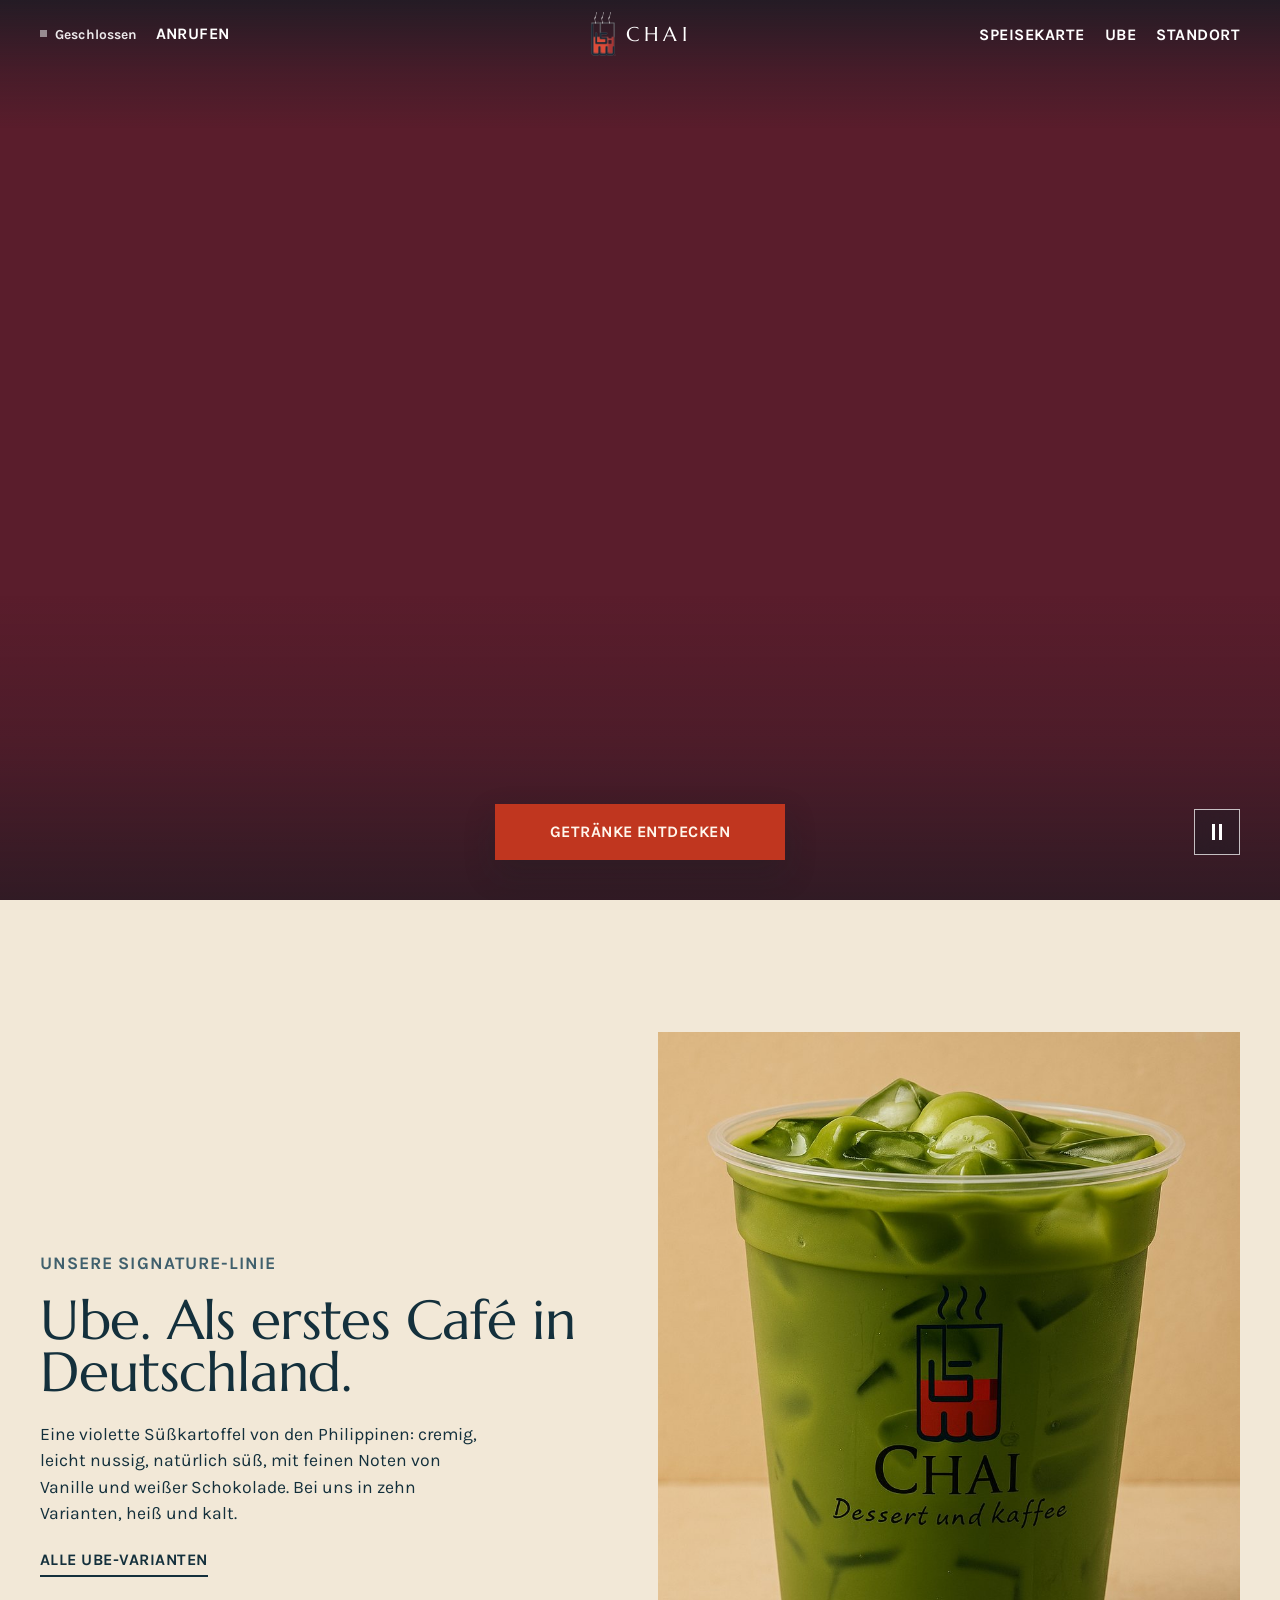
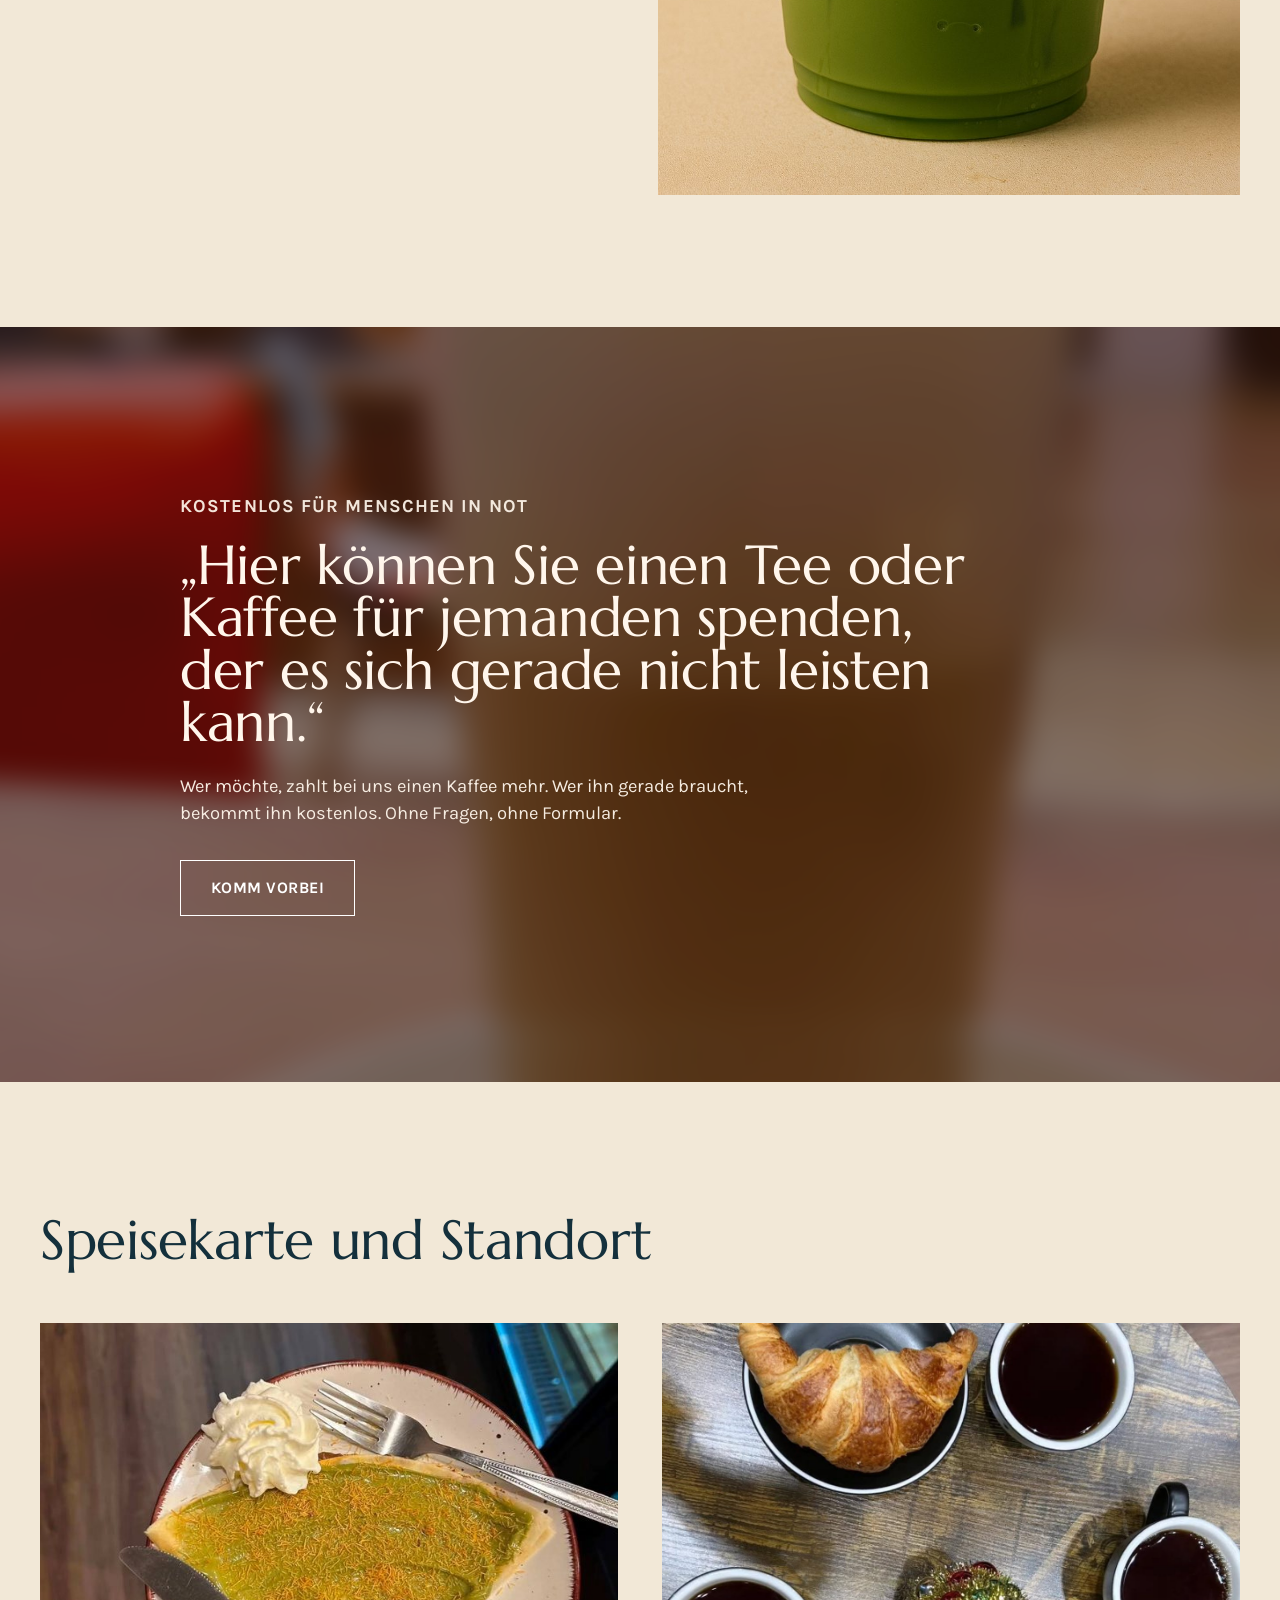
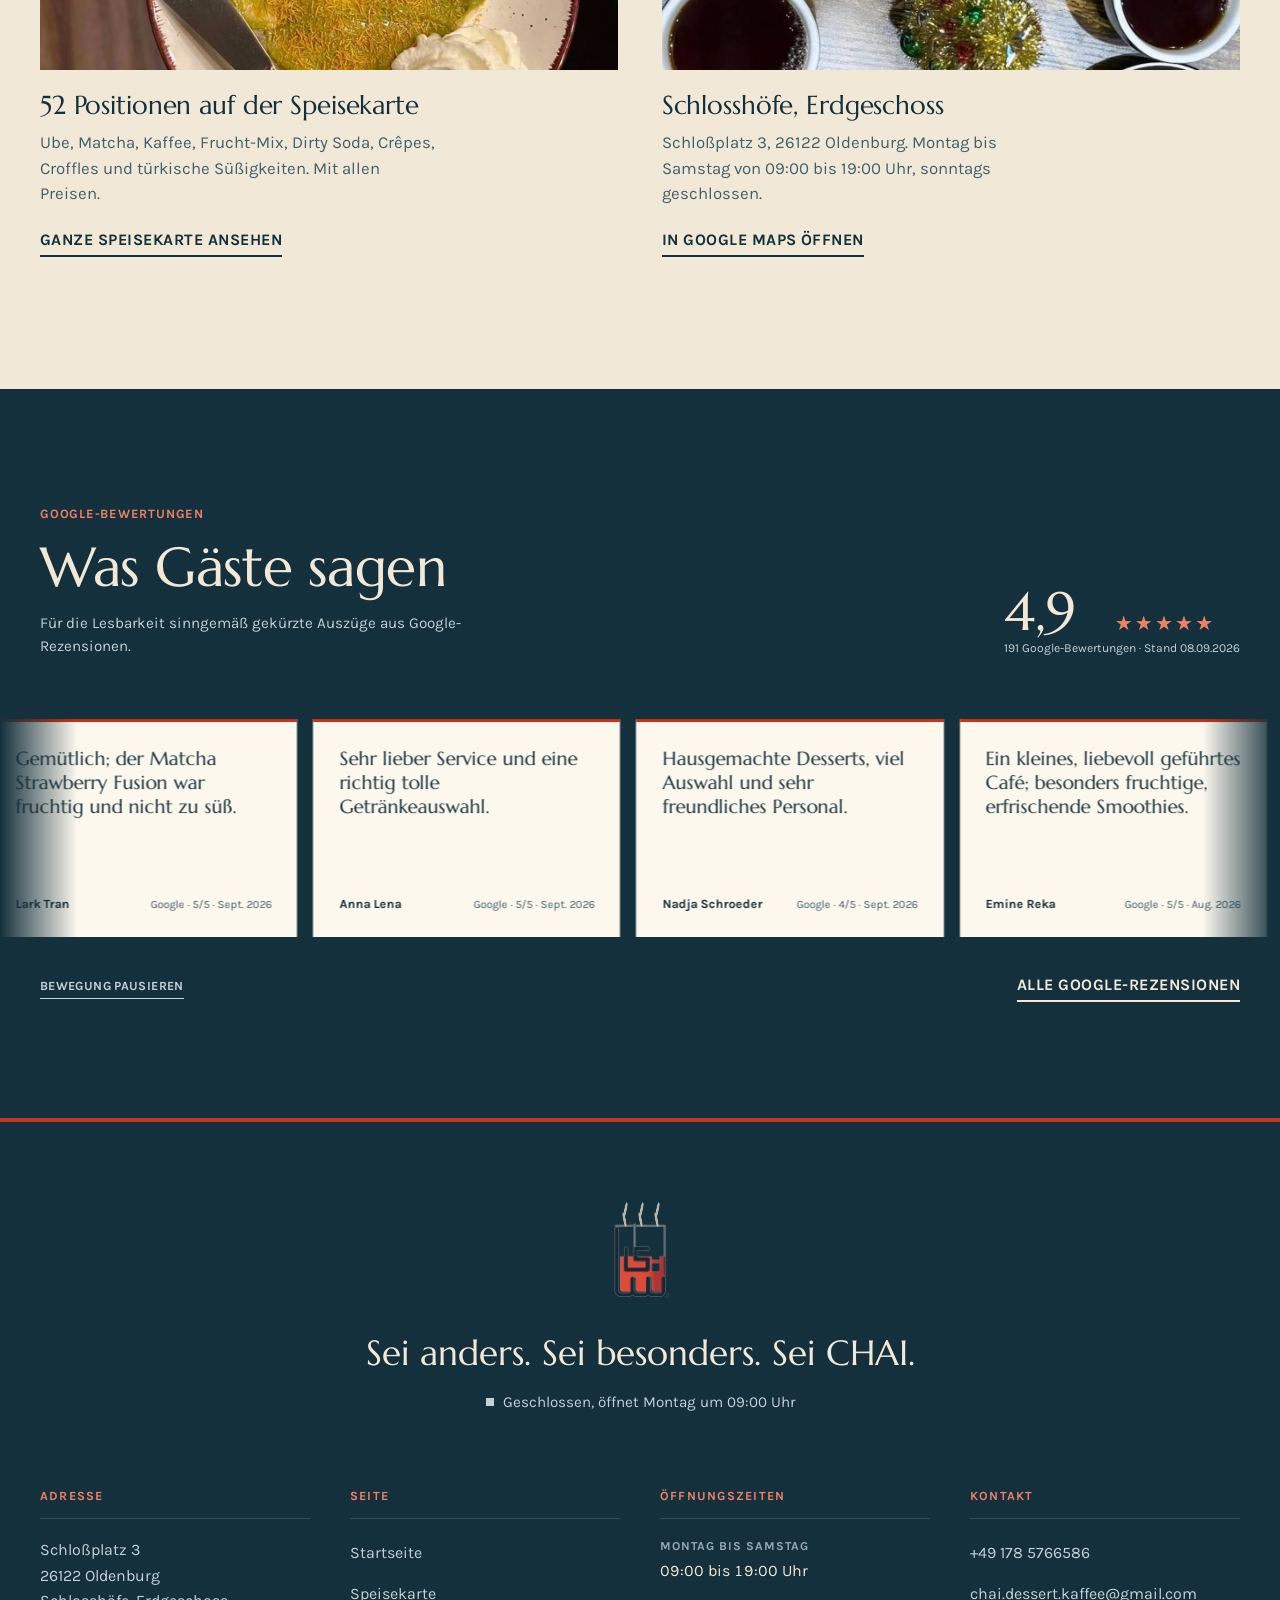
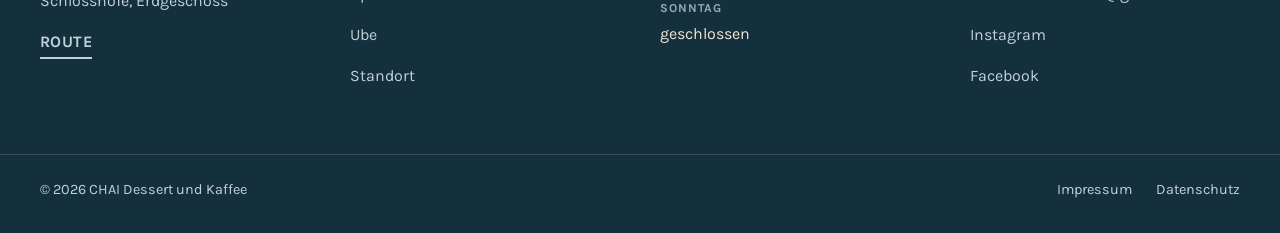
==== index.html @ 0e6ec35c "Add files via upload" ====
<!DOCTYPE html>
<html lang="de">
<head>
<meta charset="utf-8">
<meta name="viewport" content="width=device-width, initial-scale=1">
<title>CHAI Dessert und Kaffee - Café in den Schlosshöfen Oldenburg</title>
<meta name="description" content="Kaffee, Matcha, Ube, Frucht-Mix, Dirty Soda und frische Crêpes im Erdgeschoss der Schlosshöfe Oldenburg. Montag bis Samstag 09:00 bis 19:00 Uhr.">
<meta name="color-scheme" content="light">
<meta name="theme-color" content="#F2E8D7">

<meta property="og:type" content="website">
<meta property="og:title" content="CHAI Dessert und Kaffee, Oldenburg">
<meta property="og:description" content="Kaffee, Matcha, Ube und frische Crêpes in den Schlosshöfen Oldenburg.">
<meta property="og:image" content="assets/img/og-image.jpg">
<meta property="og:locale" content="de_DE">

<link rel="icon" href="assets/img/favicon-32.png" sizes="32x32">
<link rel="icon" href="assets/img/favicon-64.png" sizes="64x64">
<link rel="apple-touch-icon" href="assets/img/apple-touch-icon.png">

<link rel="preload" as="font" type="font/woff2" href="assets/fonts/marcellus-400-latin.woff2" crossorigin>
<link rel="preload" as="font" type="font/woff2" href="assets/fonts/karla-400-latin.woff2" crossorigin>
<link rel="preload" as="image" type="image/webp" href="assets/img/hero-animation/strawberry-ube.webp">
<link rel="stylesheet" href="assets/fonts/fonts.css">
<link rel="stylesheet" href="styles.css?v=20260912-1">
</head>
<body>

<a class="skip" href="#inhalt">Zum Inhalt springen</a>

<header class="site-header" id="kopf">
  <nav class="nav" aria-label="Hauptnavigation">
    <div class="nav-contact">
      <span class="nav-status" data-status hidden><span class="dot" aria-hidden="true"></span><span data-status-short></span></span>
      <a href="tel:+491785766586">Anrufen</a>
    </div>
    <a class="brand" href="#kopf" aria-label="CHAI Dessert und Kaffee, Startseite">
      <span class="logo-symbol" aria-hidden="true">
        <img class="logo-symbol__cup" src="assets/img/logo-mark.png" alt="" width="400" height="400">
        <span class="logo-symbol__steam"><i></i><i></i><i></i></span>
      </span>
      <b>CHAI</b>
    </a>
    <button class="nav-toggle" type="button" aria-expanded="false" aria-controls="hauptmenue">Menü</button>
    <ul class="nav-links" id="hauptmenue">
      <li><a href="speisekarte.html">Speisekarte</a></li>
      <li><a href="#ube">Ube</a></li>
      <li><a href="#standort">Standort</a></li>
    </ul>
  </nav>
</header>

<main id="inhalt">

  <!-- ===== 1 · Automatisch wechselnde CHAI-Getraenke ===== -->
  <section class="hero hero-showcase on-dark" aria-labelledby="hero-title">
    <h1 class="visually-hidden" id="hero-title">CHAI Getränkespezialitäten in Oldenburg</h1>

    <div class="hero-stage" data-hero-stage>
      <div class="hero-palette hero-palette--berry" style="--hero-delay:-1.2s" aria-hidden="true"></div>
      <div class="hero-palette hero-palette--matcha" style="--hero-delay:-6.8s" aria-hidden="true"></div>

      <div class="hero-drink-scene hero-drink-scene--berry" style="--hero-delay:-1.2s" aria-hidden="true">
        <div class="hero-ingredients hero-ingredients--berry">
          <img class="hero-ingredient hero-ingredient--berry-whole" src="assets/img/hero-animation/strawberry.webp" alt="" width="360" height="329" decoding="async" style="--desktop-x:-118px;--desktop-y:-238px;--desktop-size:92px;--mobile-x:-20vw;--mobile-y:-22vh;--mobile-size:64px;--r:-17deg;--s:1;--lag:0s">
          <img class="hero-ingredient hero-ingredient--ube-chunks" src="assets/img/hero-animation/ube-chunks-v3.png" alt="" width="400" height="270" decoding="async" style="--desktop-x:-246px;--desktop-y:-145px;--desktop-size:120px;--mobile-x:-38vw;--mobile-y:-13vh;--mobile-size:82px;--r:11deg;--s:1;--lag:.12s">
          <img class="hero-ingredient hero-ingredient--berry-splash" src="assets/img/hero-animation/strawberry-puree-splash-v3.png" alt="" width="420" height="286" decoding="async" style="--desktop-x:-272px;--desktop-y:18px;--desktop-size:112px;--mobile-x:-34vw;--mobile-y:1vh;--mobile-size:74px;--r:-26deg;--s:1;--lag:.04s">
          <img class="hero-ingredient hero-ingredient--berry-slices" src="assets/img/hero-animation/strawberry-slices-v2.png" alt="" width="360" height="274" decoding="async" style="--desktop-x:-190px;--desktop-y:184px;--desktop-size:118px;--mobile-x:-27vw;--mobile-y:17vh;--mobile-size:80px;--r:19deg;--s:1;--lag:.18s">
          <img class="hero-ingredient hero-ingredient--berry-half" src="assets/img/hero-animation/strawberry-half-v2.png" alt="" width="320" height="359" decoding="async" style="--desktop-x:154px;--desktop-y:-216px;--desktop-size:105px;--mobile-x:25vw;--mobile-y:-19vh;--mobile-size:72px;--r:27deg;--s:1;--lag:.08s">
          <img class="hero-ingredient hero-ingredient--berry-dice" src="assets/img/hero-animation/strawberry-dice-v3.png" alt="" width="400" height="273" decoding="async" style="--desktop-x:266px;--desktop-y:-92px;--desktop-size:98px;--mobile-x:39vw;--mobile-y:-9vh;--mobile-size:68px;--r:-9deg;--s:1;--lag:.2s">
          <img class="hero-ingredient hero-ingredient--ube-wedge" src="assets/img/hero-animation/ube-wedge-v3.png" alt="" width="400" height="288" decoding="async" style="--desktop-x:238px;--desktop-y:74px;--desktop-size:122px;--mobile-x:33vw;--mobile-y:7vh;--mobile-size:84px;--r:15deg;--s:1;--lag:.14s">
          <img class="hero-ingredient hero-ingredient--berry-wedge" src="assets/img/hero-animation/strawberry-wedge-v2.png" alt="" width="320" height="365" decoding="async" style="--desktop-x:172px;--desktop-y:205px;--desktop-size:108px;--mobile-x:24vw;--mobile-y:20vh;--mobile-size:76px;--r:-21deg;--s:1;--lag:.06s">
        </div>
        <img class="hero-product hero-product--berry"
             src="assets/img/hero-animation/strawberry-ube.webp"
             width="900" height="1350" alt=""
             fetchpriority="high" decoding="async">
      </div>

      <div class="hero-drink-scene hero-drink-scene--matcha" style="--hero-delay:-6.8s" aria-hidden="true">
        <div class="hero-ingredients hero-ingredients--matcha">
          <img class="hero-ingredient hero-ingredient--matcha-cluster" src="assets/img/hero-animation/matcha-leaf.webp" alt="" width="560" height="373" decoding="async" style="--desktop-x:-248px;--desktop-y:-210px;--desktop-size:152px;--mobile-x:-27vw;--mobile-y:-21vh;--mobile-size:100px;--r:-14deg;--s:1;--lag:0s">
          <img class="hero-ingredient hero-ingredient--matcha-buds" src="assets/img/hero-animation/matcha-buds-v3.png" alt="" width="360" height="344" decoding="async" style="--desktop-x:-305px;--desktop-y:-55px;--desktop-size:132px;--mobile-x:-39vw;--mobile-y:-4vh;--mobile-size:104px;--r:23deg;--s:1;--lag:.14s">
          <img class="hero-ingredient hero-ingredient--matcha-burst" src="assets/img/hero-animation/matcha-powder-burst-v3.png" alt="" width="420" height="374" decoding="async" style="--desktop-x:-260px;--desktop-y:170px;--desktop-size:144px;--mobile-x:-34vw;--mobile-y:17vh;--mobile-size:96px;--r:-8deg;--s:1;--lag:.06s">
          <img class="hero-ingredient hero-ingredient--matcha-sprig" src="assets/img/hero-animation/matcha-sprig-v2.png" alt="" width="360" height="273" decoding="async" style="--desktop-x:275px;--desktop-y:-185px;--desktop-size:138px;--mobile-x:41vw;--mobile-y:-15vh;--mobile-size:98px;--r:16deg;--s:1;--lag:.18s">
          <img class="hero-ingredient hero-ingredient--matcha-dried" src="assets/img/hero-animation/matcha-dried-leaves-v3.png" alt="" width="440" height="265" decoding="async" style="--desktop-x:302px;--desktop-y:5px;--desktop-size:158px;--mobile-x:37vw;--mobile-y:3vh;--mobile-size:112px;--r:-21deg;--s:1;--lag:.1s">
          <img class="hero-ingredient hero-ingredient--matcha-powder" src="assets/img/hero-animation/matcha-powder-v2.png" alt="" width="440" height="206" decoding="async" style="--desktop-x:240px;--desktop-y:205px;--desktop-size:136px;--mobile-x:30vw;--mobile-y:20vh;--mobile-size:94px;--r:10deg;--s:1;--lag:.2s">
        </div>
        <img class="hero-product hero-product--matcha"
             src="assets/img/hero-animation/iced-matcha.webp"
             width="900" height="1180" alt=""
             decoding="async">
      </div>
    </div>

    <div class="hero-controls">
      <a class="btn btn-solid hero-cta" href="speisekarte.html">Getränke entdecken</a>
      <button class="hero-motion-toggle" type="button" data-hero-toggle hidden
              aria-pressed="false" aria-label="Animation pausieren">
        <span aria-hidden="true"></span>
      </button>
    </div>
  </section>

  <!-- ===== 2 · Leere Fläche, ein Foto daneben ===== -->
  <section class="plain plain--converge" id="ube">
    <div class="plain-grid">
      <div class="plain-copy reveal reveal-from-left">
        <p class="label">Unsere Signature-Linie</p>
        <h2 class="h-block">Ube. Als erstes Café in Deutschland.</h2>
        <p>Eine violette Süßkartoffel von den Philippinen: cremig, leicht nussig, natürlich süß, mit feinen Noten von Vanille und weißer Schokolade. Bei uns in zehn Varianten, heiß und kalt.</p>
        <a class="link-u" href="speisekarte.html">Alle Ube-Varianten</a>
      </div>
      <figure class="plain-figure reveal reveal-from-right">
        <img src="assets/img/ritual-produkt.jpg" width="900" height="1180"
             alt="Eis Matcha Latte im CHAI Becher vor cremefarbenem Hintergrund" loading="lazy" decoding="async">
      </figure>
    </div>
  </section>

  <!-- ===== 3 · Unscharfes Foto aus dem Cafe als Flaeche ===== -->
  <section class="block-photo on-dark">
    <div class="block-media" aria-hidden="true">
      <img src="assets/img/blur-cafe.jpg" width="1600" height="700" alt="" loading="lazy" decoding="async">
    </div>
    <div class="inner reveal">
      <p class="label">Kostenlos für Menschen in Not</p>
      <h2 class="h-block">„Hier können Sie einen Tee oder Kaffee für jemanden spenden, der es sich gerade nicht leisten kann.“</h2>
      <p>Wer möchte, zahlt bei uns einen Kaffee mehr. Wer ihn gerade braucht, bekommt ihn kostenlos. Ohne Fragen, ohne Formular.</p>
      <div class="actions">
        <a class="btn btn-line" href="#standort">Komm vorbei</a>
      </div>
    </div>
  </section>

  <!-- ===== 4 · Leere Fläche, zwei Fotos ===== -->
  <section class="plain" id="standort">
    <div class="duo-head reveal">
      <h2 class="h-block">Speisekarte und Standort</h2>
    </div>
    <div class="duo">
      <figure class="reveal">
        <img src="assets/img/menu-crepe.jpg" width="720" height="640"
             alt="Crêpe mit Pistaziencreme auf dem Teller" loading="lazy" decoding="async">
        <h3 class="h-card">52 Positionen auf der Speisekarte</h3>
        <p>Ube, Matcha, Kaffee, Frucht-Mix, Dirty Soda, Crêpes, Croffles und türkische Süßigkeiten. Mit allen Preisen.</p>
        <a class="link-u" href="speisekarte.html">Ganze Speisekarte ansehen</a>
      </figure>
      <figure class="reveal">
        <img src="assets/img/standort-bg.jpg" width="1800" height="788"
             alt="Tisch mit Croissants und Kaffee im Café" loading="lazy" decoding="async">
        <h3 class="h-card">Schlosshöfe, Erdgeschoss</h3>
        <p>Schloßplatz 3, 26122 Oldenburg. Montag bis Samstag von 09:00 bis 19:00 Uhr, sonntags geschlossen.</p>
        <a class="link-u" href="https://maps.google.com/?q=Chai,+Dessert+und+Kaffee,+Schlo%C3%9Fplatz+3,+26122+Oldenburg" target="_blank" rel="noopener">In Google Maps öffnen</a>
      </figure>
    </div>
  </section>

  <!-- ===== 5 · Stimmen unserer Gäste ===== -->
  <section class="reviews-section" id="bewertungen" aria-labelledby="reviews-title">
    <div class="reviews-header reviews-shell reveal">
      <div>
        <p class="label">Google-Bewertungen</p>
        <h2 class="h-block" id="reviews-title">Was Gäste sagen</h2>
        <p class="reviews-intro">Für die Lesbarkeit sinngemäß gekürzte Auszüge aus Google-Rezensionen.</p>
      </div>
      <a class="reviews-rating"
         href="https://www.google.com/maps/place/Chai,+Dessert+und+Kaffee/@53.1384619,8.216009,17z/data=!3m1!5s0x47b6df0f48a77627:0xe8c76fea8e74d1cc!4m8!3m7!1s0x47b6df0029b17d1f:0xc9c24646864750fb!8m2!3d53.1384619!4d8.216009!9m1!1b1!16s%2Fg%2F11mry5dw93"
         target="_blank" rel="noopener noreferrer"
         aria-label="Google Maps: 4,9 von 5 Sternen bei 191 Bewertungen, Stand 8. September 2026">
        <strong>4,9</strong>
        <span class="rating-stars" aria-hidden="true">★★★★★</span>
        <small>191 Google-Bewertungen · Stand 08.09.2026</small>
      </a>
    </div>

    <div class="review-marquee" data-review-marquee tabindex="0"
         aria-label="Ausgewählte Google-Rezensionen. Mit den Pfeiltasten oder durch Ziehen horizontal bewegen.">
      <div class="review-marquee-track" data-review-track>
        <div class="review-group" data-review-group>
          <article class="review-card">
            <p>Gemütlich; der Matcha Strawberry Fusion war fruchtig und nicht zu süß.</p>
            <footer><strong>Lark Tran</strong><span>Google · 5/5 · Sept. 2026</span></footer>
          </article>
          <article class="review-card">
            <p>Sehr lieber Service und eine richtig tolle Getränkeauswahl.</p>
            <footer><strong>Anna Lena</strong><span>Google · 5/5 · Sept. 2026</span></footer>
          </article>
          <article class="review-card">
            <p>Hausgemachte Desserts, viel Auswahl und sehr freundliches Personal.</p>
            <footer><strong>Nadja Schroeder</strong><span>Google · 4/5 · Sept. 2026</span></footer>
          </article>
          <article class="review-card">
            <p>Ein kleines, liebevoll geführtes Café; besonders fruchtige, erfrischende Smoothies.</p>
            <footer><strong>Emine Reka</strong><span>Google · 5/5 · Aug. 2026</span></footer>
          </article>
          <article class="review-card">
            <p>Tiramisu- und Salted-Caramel-Latte, Lotus- und Oreo-Croffles – dazu freundlicher Service.</p>
            <footer><strong>Stefanie Tamson</strong><span>Google · 5/5 · Juni 2026</span></footer>
          </article>
          <article class="review-card">
            <p>Aufmerksamer Service, individuelle Wünsche berücksichtigt und sehr leckere Getränke.</p>
            <footer><strong>Gaye Tas</strong><span>Google · 5/5 · Aug. 2026</span></footer>
          </article>
          <article class="review-card">
            <p>Superfreundliches Team, leckerer Kaffee und Kuchen, gemütliches Sitzen.</p>
            <footer><strong>Desiree Kaufmann</strong><span>Google · 5/5 · Feb. 2026</span></footer>
          </article>
          <article class="review-card">
            <p>Außergewöhnliche Getränkespezialitäten, großartige Croffles und herzliche Beratung.</p>
            <footer><strong>Emily</strong><span>Google · 5/5 · Aug. 2026</span></footer>
          </article>
        </div>
      </div>
    </div>

    <div class="reviews-actions reviews-shell">
      <button class="review-motion-toggle" type="button" data-review-toggle hidden aria-pressed="false">Bewegung pausieren</button>
      <a class="link-u reviews-link"
         href="https://www.google.com/maps/place/Chai,+Dessert+und+Kaffee/@53.1384619,8.216009,17z/data=!3m1!5s0x47b6df0f48a77627:0xe8c76fea8e74d1cc!4m8!3m7!1s0x47b6df0029b17d1f:0xc9c24646864750fb!8m2!3d53.1384619!4d8.216009!9m1!1b1!16s%2Fg%2F11mry5dw93"
         target="_blank" rel="noopener noreferrer">Alle Google-Rezensionen</a>
    </div>
  </section>

</main>

<footer class="site-footer">
  <div class="foot-top">
    <div class="foot-mark reveal">
      <span class="logo-symbol logo-symbol--footer" aria-hidden="true">
        <img class="logo-symbol__cup" src="assets/img/logo-mark.png" alt="" width="400" height="400" loading="lazy" decoding="async">
        <span class="logo-symbol__steam"><i></i><i></i><i></i></span>
      </span>
    </div>
    <p class="foot-claim">Sei anders. Sei besonders. Sei CHAI.</p>
    <p class="foot-status" data-status hidden><span class="dot" aria-hidden="true"></span><span data-status-text></span></p>
  </div>

  <div class="foot-grid">
    <div>
      <h4>Adresse</h4>
      <p class="foot-address">
        Schloßplatz 3<br>
        26122 Oldenburg<br>
        Schlosshöfe, Erdgeschoss
      </p>
      <a class="link-u foot-maps" href="https://maps.google.com/?q=Chai,+Dessert+und+Kaffee,+Schlo%C3%9Fplatz+3,+26122+Oldenburg" target="_blank" rel="noopener">Route</a>
    </div>
    <div>
      <h4>Seite</h4>
      <ul>
        <li><a href="#kopf">Startseite</a></li>
        <li><a href="speisekarte.html">Speisekarte</a></li>
        <li><a href="#ube">Ube</a></li>
        <li><a href="#standort">Standort</a></li>
      </ul>
    </div>
    <div>
      <h4>Öffnungszeiten</h4>
      <dl class="hours-list">
        <div><dt>Montag bis Samstag</dt><dd>09:00 bis 19:00 Uhr</dd></div>
        <div><dt>Sonntag</dt><dd>geschlossen</dd></div>
      </dl>
    </div>
    <div>
      <h4>Kontakt</h4>
      <ul>
        <li><a href="tel:+491785766586">+49 178 5766586</a></li>
        <li><a href="mailto:chai.dessert.kaffee@gmail.com">chai.dessert.kaffee<span class="wbr"></span>@gmail.com</a></li>
        <li><a href="https://www.instagram.com/chai.dessert.kaffee/" target="_blank" rel="noopener">Instagram</a></li>
        <li><a href="https://www.facebook.com/p/CHAI-Dessert-und-Kaffee-61582278866664/" target="_blank" rel="noopener">Facebook</a></li>
      </ul>
    </div>
  </div>

  <div class="foot-bottom">
    <span>© 2026 CHAI Dessert und Kaffee</span>
    <span class="foot-legal"><a href="impressum.html">Impressum</a><a href="datenschutz.html">Datenschutz</a></span>
  </div>
</footer>

<script type="application/ld+json">
{
  "@context": "https://schema.org",
  "@type": "CafeOrCoffeeShop",
  "name": "CHAI Dessert und Kaffee",
  "image": "assets/img/og-image.jpg",
  "description": "Café in den Schlosshöfen Oldenburg mit Kaffee, Matcha, Ube-Getränken, Frucht-Mix, Dirty Soda, Crêpes, Croffles und türkischen Süßigkeiten.",
  "address": {
    "@type": "PostalAddress",
    "streetAddress": "Schloßplatz 3",
    "postalCode": "26122",
    "addressLocality": "Oldenburg",
    "addressRegion": "Niedersachsen",
    "addressCountry": "DE"
  },
  "geo": { "@type": "GeoCoordinates", "latitude": 53.1384619, "longitude": 8.216009 },
  "telephone": "+49 178 5766586",
  "email": "chai.dessert.kaffee@gmail.com",
  "priceRange": "€",
  "servesCuisine": ["Kaffee", "Desserts", "Türkische Süßigkeiten", "Crêpes"],
  "openingHoursSpecification": [{
    "@type": "OpeningHoursSpecification",
    "dayOfWeek": ["Monday","Tuesday","Wednesday","Thursday","Friday","Saturday"],
    "opens": "09:00",
    "closes": "19:00"
  }],
  "aggregateRating": { "@type": "AggregateRating", "ratingValue": "4.9", "reviewCount": "191" },
  "sameAs": [
    "https://www.instagram.com/chai.dessert.kaffee/",
    "https://www.facebook.com/p/CHAI-Dessert-und-Kaffee-61582278866664/"
  ]
}
</script>

<script src="main.js?v=20260912-1" defer></script>
</body>
</html>
---- assets/fonts/fonts.css ----
/* Selbst gehostete Schriften. Kein Aufruf an Google, keine Uebertragung der IP an Dritte.
   Marcellus und Karla, SIL Open Font License 1.1 */

/* latin-ext */
@font-face {
  font-family: 'Karla';
  font-style: normal;
  font-weight: 400;
  font-display: swap;
  src: url(karla-400-latin-ext.woff2) format('woff2');
  unicode-range: U+0100-02BA, U+02BD-02C5, U+02C7-02CC, U+02CE-02D7, U+02DD-02FF, U+0304, U+0308, U+0329, U+1D00-1DBF, U+1E00-1E9F, U+1EF2-1EFF, U+2020, U+20A0-20AB, U+20AD-20C0, U+2113, U+2C60-2C7F, U+A720-A7FF;
}

/* latin */
@font-face {
  font-family: 'Karla';
  font-style: normal;
  font-weight: 400;
  font-display: swap;
  src: url(karla-400-latin.woff2) format('woff2');
  unicode-range: U+0000-00FF, U+0131, U+0152-0153, U+02BB-02BC, U+02C6, U+02DA, U+02DC, U+0304, U+0308, U+0329, U+2000-206F, U+20AC, U+2122, U+2191, U+2193, U+2212, U+2215, U+FEFF, U+FFFD;
}

/* latin-ext */
@font-face {
  font-family: 'Karla';
  font-style: normal;
  font-weight: 700;
  font-display: swap;
  src: url(karla-700-latin-ext.woff2) format('woff2');
  unicode-range: U+0100-02BA, U+02BD-02C5, U+02C7-02CC, U+02CE-02D7, U+02DD-02FF, U+0304, U+0308, U+0329, U+1D00-1DBF, U+1E00-1E9F, U+1EF2-1EFF, U+2020, U+20A0-20AB, U+20AD-20C0, U+2113, U+2C60-2C7F, U+A720-A7FF;
}

/* latin */
@font-face {
  font-family: 'Karla';
  font-style: normal;
  font-weight: 700;
  font-display: swap;
  src: url(karla-700-latin.woff2) format('woff2');
  unicode-range: U+0000-00FF, U+0131, U+0152-0153, U+02BB-02BC, U+02C6, U+02DA, U+02DC, U+0304, U+0308, U+0329, U+2000-206F, U+20AC, U+2122, U+2191, U+2193, U+2212, U+2215, U+FEFF, U+FFFD;
}

/* latin-ext */
@font-face {
  font-family: 'Marcellus';
  font-style: normal;
  font-weight: 400;
  font-display: swap;
  src: url(marcellus-400-latin-ext.woff2) format('woff2');
  unicode-range: U+0100-02BA, U+02BD-02C5, U+02C7-02CC, U+02CE-02D7, U+02DD-02FF, U+0304, U+0308, U+0329, U+1D00-1DBF, U+1E00-1E9F, U+1EF2-1EFF, U+2020, U+20A0-20AB, U+20AD-20C0, U+2113, U+2C60-2C7F, U+A720-A7FF;
}

/* latin */
@font-face {
  font-family: 'Marcellus';
  font-style: normal;
  font-weight: 400;
  font-display: swap;
  src: url(marcellus-400-latin.woff2) format('woff2');
  unicode-range: U+0000-00FF, U+0131, U+0152-0153, U+02BB-02BC, U+02C6, U+02DA, U+02DC, U+0304, U+0308, U+0329, U+2000-206F, U+20AC, U+2122, U+2191, U+2193, U+2212, U+2215, U+FEFF, U+FFFD;
}
---- styles.css ----
/* ============================================================
   CHAI Dessert und Kaffee - Oldenburg

   Feste, transparente Navigation ueber einem Vollbild, danach ein
   kurzer Wechsel aus ruhigen Flaechen und einem vollflaechigen
   Farbblock. Die volle Karte liegt auf einer eigenen Seite.

   Abschnittsfolge der Startseite:
   1  Wechselnde Getraenke mit animierten Zutaten, ganzer Bildschirm
   2  leere Flaeche, ein Foto daneben
   3  unscharfes Foto aus dem Cafe, Text darauf
   4  leere Flaeche, zwei Fotos
   5  Stimmen der Gaeste als laufende Linie
   6  Fusszeile in Navy

   Farben ausschliesslich aus dem Logo: Creme vom Aufkleber,
   Navy vom Teeglas, Chai-Rot vom Tee.
   Kanten durchgehend hart, ohne Rundung.
   ============================================================ */

:root{
  color-scheme: light;

  --bg:        #F2E8D7;
  --bg-warm:   #E9DAC1;
  --surface:   #FCF8EE;
  --line:      #D9C8AC;
  --line-soft: #E6D8C0;

  --ink:       #14303C;
  --ink-2:     #40606D;

  --accent:     #C0361F;
  --accent-ink: #A82F1B;
  --on-accent:  #FFF6EC;

  --navy:           #14303C;
  --on-navy:        #F2E8D7;
  --on-navy-2:      #C2D2D8;
  --accent-on-navy: #EE8064;

  --pad-x: clamp(20px, 4vw, 40px);
  --wrap: 1360px;
  --head-h: 68px;
}

*,*::before,*::after{ box-sizing:border-box }

html{ scroll-behavior:smooth }
@media (prefers-reduced-motion: reduce){ html{ scroll-behavior:auto } }

body{
  margin:0;
  background:var(--bg);
  color:var(--ink);
  font-family:"Karla","Segoe UI",system-ui,sans-serif;
  font-size:20px;
  line-height:1.5;
  -webkit-font-smoothing:antialiased;
  overflow-x:hidden;
}

img{ max-width:100%; height:auto; display:block }
a{ color:inherit }

/* ---------- Typografie ---------- */
h1,h2,h3,h4{ font-family:"Marcellus",Georgia,serif; font-weight:400; margin:0; letter-spacing:-.005em }
.h-hero{ font-size:clamp(2.6rem, 5.6vw, 3.75rem); line-height:.95 }
.h-block{ font-size:clamp(2.1rem, 4.4vw, 3.45rem); line-height:.95 }
.h-card{ font-size:clamp(1.4rem, 2vw, 1.6rem); line-height:1.05 }

.label{
  font-size:.8rem; font-weight:700; letter-spacing:.06em; text-transform:uppercase;
  color:var(--ink-2); margin:0 0 18px;
}
p{ margin:0 0 18px }

.skip{
  position:absolute; left:-9999px; top:0; z-index:100;
  background:var(--accent); color:var(--on-accent); padding:12px 20px;
}
.skip:focus{ left:0 }

.visually-hidden{
  position:absolute !important; width:1px !important; height:1px !important;
  padding:0 !important; margin:-1px !important; overflow:hidden !important;
  clip:rect(0,0,0,0) !important; white-space:nowrap !important; border:0 !important;
}

:where(a,button,input,summary):focus-visible{ outline:2px solid var(--accent-ink); outline-offset:3px }

/* ---------- Aktionen ---------- */
.btn{
  display:inline-flex; align-items:center; justify-content:center; white-space:nowrap;
  font-family:inherit; font-size:1rem; font-weight:700; letter-spacing:.03em; text-transform:uppercase;
  padding:15px 30px; border:1px solid transparent; text-decoration:none; cursor:pointer;
  transition:background-color .18s, border-color .18s, color .18s, transform .18s;
}
.btn:active{ transform:translateY(1px) }
.btn-solid{ background:var(--accent); color:var(--on-accent) }
.btn-solid:hover{ background:var(--accent-ink) }
.btn-line{ background:transparent; color:var(--ink); border-color:var(--ink) }
.btn-line:hover{ background:var(--ink); color:var(--bg) }
.on-dark .btn-line{ color:#FFFFFF; border-color:#FFFFFF }
.on-dark .btn-line:hover{ background:#FFFFFF; color:var(--navy) }
.on-red .btn-line{ color:var(--on-accent); border-color:var(--on-accent) }
.on-red .btn-line:hover{ background:var(--on-accent); color:var(--accent) }

.link-u{
  display:inline-block; font-size:1rem; font-weight:700; letter-spacing:.03em;
  text-transform:uppercase; text-decoration:none; padding-bottom:3px;
  border-bottom:2px solid currentColor;
}

/* ---------- Navigation, nach dem Vorbild ---------- */
.site-header{
  position:fixed; inset:0 0 auto 0; z-index:60;
  height:var(--head-h);
  background:var(--bg); color:var(--ink);
  box-shadow:inset 0 -1px 0 var(--line);
  transition:background-color .3s, color .3s, box-shadow .3s;
}
.site-header::after{
  content:""; position:absolute; left:0; right:0; bottom:0; height:2px; z-index:0;
  background:linear-gradient(90deg,
    var(--line) 0 calc(50% - 48px),
    var(--accent) calc(50% - 48px) calc(50% + 48px),
    var(--line) calc(50% + 48px) 100%);
  opacity:.8; transition:opacity .3s;
}
.site-header.is-over-hero{ background:transparent; color:#FFFFFF; box-shadow:none }
.site-header.is-over-hero::after{ opacity:0 }

/* Betriebsstatus, aus den Oeffnungszeiten berechnet */
.nav-status{
  display:inline-flex; align-items:center; gap:8px;
  font-size:.86rem; font-weight:600; letter-spacing:.01em; opacity:.9; white-space:nowrap;
}
.nav-status .dot{ width:7px; height:7px; background:currentColor; opacity:.55; flex:none }
.nav-status.is-open .dot{ background:#5FBF7A; opacity:1 }
@media (max-width:900px){ .nav-status{ display:none } }

.nav{
  position:relative; z-index:1;
  display:grid; grid-template-columns:1fr auto 1fr; align-items:center;
  height:var(--head-h); width:100%; padding-inline:var(--pad-x);
}
.nav-links{
  grid-column:3; display:flex; align-items:center; justify-content:flex-end;
  gap:20px; list-style:none; margin:0; padding:0;
}
.nav-links a{
  text-decoration:none; font-size:1rem; font-weight:700; letter-spacing:.03em;
  text-transform:uppercase; color:inherit;
}
.nav-links a:hover{ opacity:.72 }

.brand{
  grid-column:2; display:flex; align-items:center; gap:10px;
  text-decoration:none; color:inherit; justify-self:center;
}
.brand b{ font-family:"Marcellus",Georgia,serif; font-weight:400; font-size:1.28rem; letter-spacing:.2em; line-height:1 }

.nav-contact{
  grid-column:1; display:flex; align-items:center; justify-content:flex-start; gap:18px;
}
.nav-contact a{
  text-decoration:none; font-size:1rem; font-weight:700; letter-spacing:.03em;
  text-transform:uppercase; color:inherit;
}
.nav-contact a:hover{ opacity:.72 }

.nav-toggle{
  grid-column:3; display:none; justify-self:end;
  background:none; border:0; padding:0; color:inherit; cursor:pointer;
  font:inherit; font-size:1rem; font-weight:700; letter-spacing:.03em; text-transform:uppercase;
}

@media (max-width:900px){
  .nav{ grid-template-columns:1fr auto 1fr }
  .nav-links{ display:none }
  .nav-toggle{ display:block }
  .nav-links.is-open{
    display:flex; position:fixed; left:0; right:0; top:var(--head-h); bottom:0;
    flex-direction:column; align-items:flex-start; justify-content:flex-start; gap:0;
    background:var(--bg); color:var(--ink); padding:12px 0; z-index:59;
  }
  .nav-links.is-open a{ display:block; padding:18px var(--pad-x); font-size:1.5rem }
}

/* Transparente Logomarke. Der Dampf ist vom Bild getrennt und bewegt sich leicht. */
.logo-symbol{
  --symbol-image-size:44px;
  --symbol-image-left:-6.5px;
  --symbol-width:27px;
  --symbol-height:44px;
  --steam-left:5px;
  --steam-width:17px;
  --steam-height:12px;
  --steam-stroke:1.8px;
  position:relative; display:inline-block; flex:none;
  width:var(--symbol-width); height:var(--symbol-height); line-height:0;
  color:currentColor;
}
.logo-symbol__cup{
  position:absolute; left:var(--symbol-image-left); bottom:0;
  width:var(--symbol-image-size); height:var(--symbol-image-size); max-width:none;
  clip-path:inset(22% 25% 0 15%);
}
.logo-symbol__steam{
  position:absolute; z-index:1; top:0; left:var(--steam-left);
  display:flex; align-items:stretch; justify-content:space-between;
  width:var(--steam-width); height:var(--steam-height); pointer-events:none;
}
.logo-symbol__steam i{
  --steam-drift:0px;
  position:relative; display:block; width:3px; height:100%;
  opacity:.72; transform-origin:50% 100%;
}
.logo-symbol__steam i::before,
.logo-symbol__steam i::after{
  content:""; position:absolute; left:50%;
  width:72%; height:58%; border-left:var(--steam-stroke) solid currentColor;
  border-radius:50%;
}
.logo-symbol__steam i::before{ top:0; transform:translateX(-30%) rotate(11deg) }
.logo-symbol__steam i::after{ bottom:0; transform:translateX(-70%) rotate(-11deg) }
.logo-symbol__steam i:nth-child(1){ --steam-drift:-1px }
.logo-symbol__steam i:nth-child(2){ --steam-drift:.75px }
.logo-symbol__steam i:nth-child(3){ --steam-drift:-.6px }

.logo-symbol--footer{
  --symbol-image-size:96px;
  --symbol-image-left:-14px;
  --symbol-width:58px;
  --symbol-height:96px;
  --steam-left:12px;
  --steam-width:35px;
  --steam-height:25px;
  --steam-stroke:3px;
}

/* ---------- 1 Animierter Getraenkewechsel ---------- */
.hero{
  position:relative; min-height:100dvh;
  color:#FFFFFF; overflow:hidden; isolation:isolate;
}
.hero-showcase{
  --hero-cycle:11.2s;
  background:#5A1D2C;
}
.hero-showcase::after{
  content:""; position:absolute; z-index:8; inset:0 0 auto; height:128px;
  background:
    linear-gradient(180deg,rgba(11,27,34,.68),rgba(11,27,34,.25) 55%,transparent);
  pointer-events:none;
}
.hero-stage{ position:absolute; inset:0; overflow:hidden }
.hero-stage::after{
  content:""; position:absolute; z-index:6; inset:auto 0 0; height:34%;
  background:linear-gradient(180deg,transparent,rgba(12,25,30,.16) 48%,rgba(12,25,30,.52));
  pointer-events:none;
}
.hero-palette{
  position:absolute; inset:0; opacity:0; will-change:opacity;
  animation:hero-palette-cycle var(--hero-cycle) linear var(--hero-delay) infinite both;
}
.hero-palette::before{
  content:""; position:absolute; left:50%; top:50%; width:min(46vw,650px); height:82%;
  transform:translate(-50%,-48%); border-radius:50% 50% 9% 9% / 34% 34% 9% 9%;
  background:rgba(255,245,226,.86); box-shadow:0 0 100px rgba(255,241,214,.24);
}
.hero-palette--berry{
  background:
    radial-gradient(circle at 16% 72%,rgba(243,147,148,.62),transparent 23%),
    radial-gradient(circle at 86% 28%,rgba(112,25,52,.78),transparent 30%),
    linear-gradient(118deg,#32151D 0%,#7D263F 45%,#D7797F 100%);
}
.hero-palette--berry::before{ background:linear-gradient(180deg,#FFEBD8 0%,#F7CFCC 61%,#D67A83 100%) }
.hero-palette--matcha{
  background:
    radial-gradient(circle at 10% 68%,rgba(177,190,74,.55),transparent 25%),
    radial-gradient(circle at 88% 25%,rgba(38,72,27,.86),transparent 31%),
    linear-gradient(118deg,#142A20 0%,#3F6632 46%,#A4B65F 100%);
}
.hero-palette--matcha::before{ background:linear-gradient(180deg,#F7EBD0 0%,#DCE0AE 60%,#97A84F 100%) }

.hero-drink-scene{
  position:absolute; z-index:3; inset:var(--head-h) 0 94px;
  display:grid; place-items:center; opacity:0;
  transform:translate3d(-115vw,0,0); will-change:transform,opacity;
  animation:hero-product-sweep var(--hero-cycle) cubic-bezier(.67,.03,.27,1) var(--hero-delay) infinite both;
}
.hero-product{
  position:relative; z-index:3; object-fit:contain;
  filter:drop-shadow(0 28px 32px rgba(12,24,24,.34));
  transform:translateZ(0);
}
.hero-product--berry{ width:min(35vw,470px); max-height:74dvh }
.hero-product--matcha{ width:min(42vw,540px); max-height:72dvh }
.hero-ingredients{ position:absolute; z-index:2; inset:0; display:grid; place-items:center }
.hero-ingredient{
  --x:var(--desktop-x); --y:var(--desktop-y);
  position:absolute; width:var(--desktop-size,clamp(82px,8.5vw,136px)); opacity:0;
  filter:drop-shadow(0 13px 12px rgba(17,31,27,.24));
  will-change:transform,opacity;
  animation:hero-ingredient-burst var(--hero-cycle) cubic-bezier(.16,1,.3,1)
            calc(var(--hero-delay) + var(--lag)) infinite both;
}
.hero-ingredients--berry .hero-ingredient{
  filter:saturate(1.14) contrast(1.03) drop-shadow(0 13px 12px rgba(57,10,20,.28));
}
.hero-ingredients--matcha .hero-ingredient{
  filter:saturate(1.08) contrast(1.02) drop-shadow(0 13px 12px rgba(17,31,27,.24));
}
.hero-ingredient--matcha-cluster,
.hero-ingredient--matcha-powder,
.hero-ingredient--matcha-burst{ mix-blend-mode:multiply }

.hero-controls{
  position:absolute; z-index:12; left:50%; right:var(--pad-x); bottom:clamp(26px,4.4vh,48px);
  display:grid; grid-template-columns:1fr auto 1fr; align-items:center;
  transform:translateX(-50%); width:calc(100% - (2 * var(--pad-x)));
}
.hero-cta{
  grid-column:2; min-width:min(290px,72vw); padding-inline:34px;
  box-shadow:0 13px 30px rgba(20,31,33,.25);
}
.hero-motion-toggle{
  grid-column:3; justify-self:end; position:relative; width:46px; height:46px;
  border:1px solid rgba(255,255,255,.72); background:rgba(13,31,37,.28); color:#FFFFFF;
  backdrop-filter:blur(8px); cursor:pointer; transition:background-color .18s,border-color .18s;
}
.hero-motion-toggle:hover{ background:rgba(13,31,37,.62); border-color:#FFFFFF }
.hero-motion-toggle span::before,
.hero-motion-toggle span::after{
  content:""; position:absolute; top:14px; width:3px; height:16px; background:currentColor;
}
.hero-motion-toggle span::before{ left:17px }
.hero-motion-toggle span::after{ right:17px }
.hero-motion-toggle[aria-pressed="true"] span::before{
  top:13px; left:17px; width:0; height:0; background:transparent;
  border-top:9px solid transparent; border-bottom:9px solid transparent;
  border-left:14px solid currentColor;
}
.hero-motion-toggle[aria-pressed="true"] span::after{ display:none }
.hero-showcase.is-paused :is(.hero-palette,.hero-drink-scene,.hero-ingredient),
.hero-showcase.is-out-of-view :is(.hero-palette,.hero-drink-scene,.hero-ingredient){ animation-play-state:paused }

@keyframes hero-palette-cycle{
  0%{ opacity:0 }
  6%,50%{ opacity:1 }
  56%,100%{ opacity:0 }
}
@keyframes hero-product-sweep{
  0%{ opacity:0; transform:translate3d(-115vw,0,0) }
  2%{ opacity:1 }
  11%,42%{ opacity:1; transform:translate3d(0,0,0) }
  52%{ opacity:1; transform:translate3d(115vw,0,0) }
  55%{ opacity:0; transform:translate3d(125vw,0,0) }
  55.01%,100%{ opacity:0; transform:translate3d(-115vw,0,0) }
}
@keyframes hero-ingredient-burst{
  0%,6%{ opacity:0; transform:translate3d(0,0,0) scale(.2) rotate(0deg) }
  14%,41%{ opacity:1; transform:translate3d(var(--x),var(--y),0) scale(var(--s)) rotate(var(--r)) }
  50%{ opacity:0; transform:translate3d(var(--x),var(--y),0) scale(var(--s)) rotate(calc(var(--r) + 14deg)) }
  50.01%,100%{ opacity:0; transform:translate3d(0,0,0) scale(.2) rotate(0deg) }
}

@media (max-width:820px){
  .hero-showcase::after{ height:116px }
  .hero-palette::before{
    width:min(78vw,420px); height:77%; top:49%;
    border-radius:48% 48% 8% 8% / 28% 28% 7% 7%;
  }
  .hero-drink-scene{ inset:var(--head-h) 0 102px }
  .hero-product--berry{ width:min(74vw,365px); max-height:66dvh }
  .hero-product--matcha{ width:min(82vw,410px); max-height:63dvh }
  .hero-ingredient{
    --x:var(--mobile-x); --y:var(--mobile-y);
    width:var(--mobile-size,clamp(66px,21vw,100px));
  }
  .hero-controls{ right:18px; width:calc(100% - 36px) }
  .hero-cta{ min-width:min(254px,65vw); padding-inline:18px; font-size:.9rem }
  .hero-motion-toggle{ width:42px; height:42px }
  .hero-motion-toggle span::before,.hero-motion-toggle span::after{ top:12px }
  .hero-motion-toggle[aria-pressed="true"] span::before{ top:11px }
}
@media (max-width:360px){
  .hero-cta{ min-width:62vw; font-size:.82rem; padding-inline:12px }
  .hero-motion-toggle{ width:38px; height:38px }
  .hero-motion-toggle span::before,.hero-motion-toggle span::after{ top:10px }
  .hero-motion-toggle span::before{ left:14px }
  .hero-motion-toggle span::after{ right:14px }
  .hero-motion-toggle[aria-pressed="true"] span::before{ top:9px; left:14px }
}

/* ---------- 2 und 4: bewusst ruhige, einfarbige Flaechen ---------- */
.plain{ padding-block:clamp(72px,11vw,132px) }
.plain--converge{ overflow:hidden }
.plain-grid{
  display:grid; grid-template-columns:minmax(0,1fr) minmax(0,1.05fr);
  gap:clamp(32px,5vw,72px); align-items:center;
  width:100%; max-width:var(--wrap); margin-inline:auto; padding-inline:var(--pad-x);
}

.plain-copy h2{ margin-bottom:22px }
.plain-copy p{ font-size:1.1rem; max-width:44ch }
.plain-figure{ margin:0 }
.plain-figure img{ width:100% }
@media (max-width:900px){ .plain-grid{ grid-template-columns:1fr } }

.duo-head{ width:100%; max-width:var(--wrap); margin:0 auto clamp(34px,5vw,56px); padding-inline:var(--pad-x) }
.duo{
  display:grid; grid-template-columns:1fr 1fr; gap:clamp(24px,3.4vw,48px);
  width:100%; max-width:var(--wrap); margin-inline:auto; padding-inline:var(--pad-x);
}
.duo figure{ margin:0 }
.duo img{ width:100%; aspect-ratio:5/3; object-fit:cover; margin-bottom:22px }
.duo h3{ margin-bottom:12px }
.duo p{ font-size:1.05rem; color:var(--ink-2); max-width:40ch }
@media (max-width:820px){ .duo{ grid-template-columns:1fr; gap:48px } }

/* ---------- 3 Farbblock ---------- */
/* Unscharfes Foto aus dem Cafe traegt die Flaeche.
   Der Schleier ist dunkel und warm, damit das Bild sichtbar bleibt
   und der Text trotzdem sicher lesbar ist. */
.block-photo{
  position:relative; isolation:isolate; overflow:hidden;
  background:#2E120C; color:var(--on-accent); padding-block:clamp(80px,13vw,168px);
}
.block-media{ position:absolute; inset:0; z-index:-1 }
.block-media img{
  width:100%; height:100%; object-fit:cover; object-position:center 45%;
  filter:blur(14px) saturate(1.08); transform:scale(1.1);
}
.block-media::after{ content:""; position:absolute; inset:0; background:rgba(46,18,12,.56) }
.block-photo .inner{ width:100%; max-width:1000px; margin-inline:auto; padding-inline:var(--pad-x) }
.block-photo .label{ color:rgba(255,246,236,.92) }
.block-photo h2{ color:var(--on-accent); margin-bottom:24px; max-width:18ch }
.block-photo p{ color:rgba(255,246,236,.94); font-size:1.15rem; max-width:52ch }
.block-photo .actions{ margin-top:32px }

/* ---------- Speisekarte ---------- */
.karte-page{ padding-block:calc(var(--head-h) + clamp(48px,7vw,88px)) clamp(64px,9vw,110px) }
.karte-head{ width:100%; max-width:var(--wrap); margin:0 auto clamp(34px,5vw,52px); padding-inline:var(--pad-x) }
.karte-head p{ font-size:1.1rem; color:var(--ink-2); max-width:52ch; margin-top:18px }
.karte-body{ width:100%; max-width:var(--wrap); margin-inline:auto; padding-inline:var(--pad-x) }

.chips{ display:flex; flex-wrap:wrap; gap:10px; margin-bottom:38px }
.chip{
  font:inherit; font-size:.94rem; font-weight:700; letter-spacing:.03em; text-transform:uppercase;
  padding:11px 20px; border:1px solid var(--line); background:transparent; color:var(--ink-2); cursor:pointer;
  transition:background-color .18s, color .18s, border-color .18s;
}
.chip:hover{ color:var(--ink); border-color:var(--ink) }
.chip[aria-pressed="true"]{ background:var(--accent); border-color:var(--accent); color:var(--on-accent) }

/* Die Trennlinien sitzen an den Karten selbst. Bleiben in der letzten
   Reihe Zellen frei, sind sie unsichtbar statt als Kasten sichtbar. */
.menu-grid{
  display:grid; grid-template-columns:repeat(auto-fill,minmax(300px,1fr)); gap:0;
  border-top:1px solid var(--line-soft); border-left:1px solid var(--line-soft);
}
.item{
  background:var(--bg); padding:24px 26px; display:flex; flex-direction:column; gap:6px;
  border-right:1px solid var(--line-soft); border-bottom:1px solid var(--line-soft);
  transition:background-color .18s;
}
.item:hover{ background:var(--surface) }
.item-top{ display:flex; align-items:baseline; gap:16px }
.item-top h3{ margin:0; font-size:1.18rem; flex:1; line-height:1.2 }
.price{ font-weight:700; font-size:1rem; font-variant-numeric:tabular-nums; color:var(--accent-ink); white-space:nowrap }
.item p{ margin:0; font-size:.98rem; color:var(--ink-2); line-height:1.45 }

.cat-head{
  grid-column:1/-1; background:var(--bg); padding:52px 26px 18px;
  border-right:1px solid var(--line-soft); border-bottom:1px solid var(--line-soft);
}
.cat-head.is-first{ padding-top:0 }
.cat-head h3{ font-size:1.9rem; margin:0 0 8px }
.cat-head p{ margin:0; font-size:1rem; color:var(--ink-2); max-width:62ch }

/* Fotokarte am Ende einer Kategorie */
.item-foto{ margin:0; padding:0; position:relative; overflow:hidden; min-height:160px }
.item-foto img{ position:absolute; inset:0; width:100%; height:100%; object-fit:cover }
.item-foto figcaption{
  position:relative; margin-top:auto; padding:14px 18px;
  background:linear-gradient(to top, rgba(20,48,60,.86), rgba(20,48,60,0));
  color:var(--on-navy); font-size:.94rem; line-height:1.35;
}

.badges{ display:flex; flex-wrap:wrap; gap:10px; margin-top:38px; list-style:none; padding:0 }
.badges li{
  font-size:.9rem; font-weight:700; letter-spacing:.03em; text-transform:uppercase;
  color:var(--ink-2); border:1px solid var(--line); padding:9px 18px;
}

/* ---------- 5 Google-Rezensionen ---------- */
.reviews-section{
  overflow:hidden; padding-block:clamp(76px,9vw,116px);
  background:var(--navy); color:var(--on-navy);
}
.reviews-shell{
  width:100%; max-width:var(--wrap); margin-inline:auto; padding-inline:var(--pad-x);
}
.reviews-header{
  display:flex; align-items:flex-end; justify-content:space-between;
  gap:clamp(36px,6vw,88px);
}
.reviews-header .label{ color:var(--accent-on-navy) }
.reviews-header h2{ color:var(--on-navy) }
.reviews-intro{
  max-width:54ch; margin:18px 0 0; color:var(--on-navy-2); font-size:.95rem;
}
.reviews-rating{
  display:grid; grid-template-columns:auto auto; align-items:baseline; column-gap:14px;
  min-width:max-content; color:var(--on-navy); text-decoration:none;
}
.reviews-rating strong{
  font-family:"Marcellus",Georgia,serif; font-size:clamp(2.8rem,4.2vw,3.5rem);
  font-weight:400; line-height:1; font-variant-numeric:tabular-nums;
}
.rating-stars{
  display:inline-block; letter-spacing:.11em;
  background:linear-gradient(90deg,var(--accent-on-navy) 0 98%,rgba(242,232,215,.28) 98% 100%);
  background-clip:text; color:transparent;
  -webkit-background-clip:text; -webkit-text-fill-color:transparent;
}
.reviews-rating small{
  grid-column:1/-1; color:var(--on-navy-2); font-size:.76rem; text-align:right;
}
.reviews-section :focus-visible{ outline-color:var(--accent-on-navy) }

/* Ohne JavaScript bleibt die Linie horizontal scrollbar. Erst die aktive
   Variante blendet den Scrollbalken aus und laeuft automatisch. */
.review-marquee{
  --marquee-gap:16px;
  width:100%; margin-top:clamp(42px,5vw,58px); overflow-x:auto;
  touch-action:auto; scrollbar-width:thin; scrollbar-color:var(--accent-on-navy) transparent;
}
.review-marquee.is-active{
  overflow:hidden; cursor:grab; touch-action:pan-y; scrollbar-width:none;
  -webkit-mask-image:linear-gradient(90deg,transparent 0,#000 6%,#000 94%,transparent 100%);
  mask-image:linear-gradient(90deg,transparent 0,#000 6%,#000 94%,transparent 100%);
}
.review-marquee.is-active::-webkit-scrollbar{ display:none }
.review-marquee[data-dragging="true"]{ cursor:grabbing; user-select:none }
.review-marquee-track{
  display:flex; gap:var(--marquee-gap); width:max-content; padding-block:4px 10px;
}
.review-marquee.is-active .review-marquee-track{ will-change:transform }
.review-group{ display:flex; flex-shrink:0; gap:var(--marquee-gap) }
.review-card{
  display:flex; flex:0 0 clamp(292px,24vw,348px); flex-direction:column;
  min-height:218px; margin:0; padding:25px 26px 23px;
  border-top:3px solid var(--accent); background:var(--surface); color:var(--ink);
}
.review-card p{
  margin:0; font-family:"Marcellus",Georgia,serif;
  font-size:clamp(1.08rem,1.45vw,1.27rem); line-height:1.3;
}
.review-card footer{
  display:flex; align-items:baseline; justify-content:space-between; gap:12px;
  margin-top:auto; padding-top:24px; color:var(--ink-2); font-size:.7rem;
}
.review-card footer strong{ color:var(--ink); font-size:.78rem }
.review-card footer span{ text-align:right }
.reviews-actions{
  display:flex; flex-wrap:wrap; align-items:center; justify-content:space-between;
  gap:18px 28px; margin-top:26px;
}
.review-motion-toggle{
  border:0; border-bottom:1px solid currentColor; background:transparent;
  color:var(--on-navy-2); padding:0 0 3px; font:inherit; font-size:.78rem;
  font-weight:700; letter-spacing:.03em; text-transform:uppercase; cursor:pointer;
}
.review-motion-toggle:hover{ color:var(--on-navy) }
.reviews-link{ color:var(--on-navy) }

@media (max-width:900px){
  .reviews-header{ align-items:flex-start; flex-direction:column; gap:30px }
  .reviews-rating small{ text-align:left }
  .review-marquee{ --marquee-gap:12px }
  .review-marquee.is-active{ -webkit-mask-image:none; mask-image:none }
  .review-card{ flex-basis:min(72vw,300px); min-height:196px; padding:22px }
}
@media (max-width:560px){
  .review-card{ flex-basis:min(78vw,286px); min-height:190px; padding:20px }
  .review-card footer{ align-items:flex-start; flex-direction:column; gap:3px; padding-top:20px }
  .review-card footer span{ text-align:left }
  .reviews-actions{ align-items:flex-start; flex-direction:column-reverse }
}

/* ---------- Fusszeile ---------- */
.site-footer{
  background:var(--navy); color:var(--on-navy);
  border-top:4px solid var(--accent);
  padding-block:clamp(52px,7vw,80px) 32px;
}

/* Kopf der Fusszeile: Marke, Claim, Betriebsstatus */
.foot-top{
  width:100%; max-width:var(--wrap); margin:0 auto clamp(44px,6vw,72px);
  padding-inline:var(--pad-x); text-align:center;
}
.foot-mark{ position:relative; display:inline-block; line-height:0 }

.foot-claim{
  font-family:"Marcellus",Georgia,serif; font-size:clamp(1.5rem,3vw,2.2rem);
  line-height:1.15; margin:26px 0 0; color:var(--on-navy);
}
.foot-status{
  display:inline-flex; align-items:center; gap:9px; margin:18px 0 0;
  font-size:.95rem; color:var(--on-navy-2);
}
.foot-status .dot{ width:8px; height:8px; background:var(--on-navy-2); flex:none }
.foot-status.is-open .dot{ background:#5FBF7A }

.foot-grid{
  display:grid; grid-template-columns:repeat(4, minmax(0,1fr)); gap:40px;
  width:100%; max-width:var(--wrap); margin-inline:auto; padding-inline:var(--pad-x);
}
.foot-grid h4{
  font-family:"Karla",sans-serif; font-size:.78rem; font-weight:700; letter-spacing:.1em;
  text-transform:uppercase; color:var(--accent-on-navy); margin:0 0 18px;
  padding-bottom:12px; border-bottom:1px solid rgba(242,232,215,.16);
}
.foot-grid ul{ list-style:none; margin:0; padding:0; display:grid; gap:11px }
.foot-grid a{ text-decoration:none; font-size:1rem; color:var(--on-navy-2); transition:color .18s }
.foot-grid a:hover{ color:var(--on-navy) }
.foot-grid p{ font-size:1rem; color:var(--on-navy-2); margin:0 }
.foot-address{ line-height:1.6 }
.foot-maps{ margin-top:16px; color:var(--accent-on-navy) }
.wbr{ display:inline-block; width:0 }

/* Oeffnungszeiten gestapelt, damit nichts umbricht */
.hours-list{ margin:0; padding:0 }
.hours-list > div + div{ margin-top:16px }
.hours-list dt{
  font-size:.76rem; font-weight:700; letter-spacing:.08em; text-transform:uppercase;
  color:var(--on-navy-2); opacity:.75; margin-bottom:4px; white-space:nowrap;
}
.hours-list dd{
  margin:0; font-size:1rem; color:var(--on-navy);
  font-variant-numeric:tabular-nums; white-space:nowrap;
}

.foot-bottom{
  width:100%; max-width:var(--wrap); margin:clamp(44px,6vw,64px) auto 0;
  padding-inline:var(--pad-x); padding-top:24px; border-top:1px solid rgba(242,232,215,.16);
  display:flex; flex-wrap:wrap; gap:14px 28px; justify-content:space-between;
  font-size:.9rem; color:var(--on-navy-2);
}
.foot-legal{ display:flex; gap:24px }
.foot-legal a{ text-decoration:none }
.foot-legal a:hover{ color:var(--on-navy) }

@media (max-width:900px){ .foot-grid{ grid-template-columns:1fr 1fr; gap:36px 32px } }
@media (max-width:560px){ .foot-grid{ grid-template-columns:1fr } }

/* ---------- Rechtsseiten ---------- */
.legal{
  padding-block:calc(var(--head-h) + clamp(40px,6vw,72px)) clamp(56px,8vw,88px);
  max-width:70ch; margin-inline:auto; padding-inline:var(--pad-x);
}
.legal h1{ font-size:clamp(2.1rem,4vw,2.9rem); line-height:1; margin-bottom:20px }
.legal h2{ font-size:1.5rem; margin-top:44px; margin-bottom:12px }
.legal p, .legal li{ font-size:1.05rem; line-height:1.55 }
.legal ul{ padding-left:22px }
.legal address{ font-style:normal; margin-bottom:18px }
.legal mark{
  display:block; background:var(--bg-warm); color:var(--ink);
  border-left:3px solid var(--accent); padding:16px 20px; font-size:1rem;
}
.legal a{ color:var(--accent-ink) }
.back-link{ margin-top:48px }

/* ---------- Bewegung ---------- */
.js-reveal .reveal{ opacity:0; transform:translateY(20px) }
.js-reveal .reveal-from-left:not(.is-in){
  transform:translate3d(clamp(-96px,-9vw,-48px),0,0);
  will-change:transform,opacity;
}
.js-reveal .reveal-from-right:not(.is-in){
  transform:translate3d(clamp(48px,9vw,96px),0,0);
  will-change:transform,opacity;
}
.foot-mark .logo-symbol{ transition:transform .9s cubic-bezier(.16,1,.3,1) }
.js-reveal .foot-mark .logo-symbol{ transform:scale(.82) }
.js-reveal .foot-mark.is-in .logo-symbol{ transform:none }
.js-reveal .reveal.is-in{
  opacity:1; transform:none;
  transition:opacity .7s cubic-bezier(.16,1,.3,1), transform .7s cubic-bezier(.16,1,.3,1);
}
.js-reveal :is(.reveal-from-left,.reveal-from-right).is-in{
  transition-duration:.9s;
  will-change:auto;
}
@media (prefers-reduced-motion:no-preference){
  .logo-symbol__steam i{ animation:logo-steam 2.8s cubic-bezier(.45,0,.2,1) infinite }
  .logo-symbol__steam i:nth-child(1){ animation-delay:-1.85s }
  .logo-symbol__steam i:nth-child(2){ animation-delay:-.9s }
}
@keyframes logo-steam{
  0%,100%{ opacity:.34; transform:translate3d(0,2.5px,0) scaleY(.9) }
  50%{ opacity:1; transform:translate3d(var(--steam-drift),-2.5px,0) scaleY(1.08) }
}
@media (prefers-reduced-motion: reduce){
  .hero-palette,.hero-drink-scene,.hero-ingredient{ animation:none !important }
  .hero-palette{ opacity:0 }
  .hero-palette--berry{ opacity:1 }
  .hero-drink-scene{ opacity:0; transform:translate3d(-115vw,0,0) }
  .hero-drink-scene--berry{ opacity:1; transform:none }
  .hero-drink-scene--berry .hero-ingredient{
    opacity:1; transform:translate3d(var(--x),var(--y),0) scale(var(--s)) rotate(var(--r));
  }
  .hero-motion-toggle{ display:none }
  .review-marquee, .review-marquee.is-active{
    overflow-x:auto; touch-action:auto; cursor:default;
    -webkit-mask-image:none; mask-image:none;
  }
  .review-group.is-clone{ display:none }
  .logo-symbol__steam i{ animation:none; opacity:.72; transform:none }
  .foot-mark .logo-symbol, .js-reveal .foot-mark .logo-symbol{ transform:none; transition:none }
  .js-reveal .reveal{ opacity:1; transform:none }
  .js-reveal .reveal.is-in{ transition:none }
  *{ animation-duration:.001ms !important; transition-duration:.001ms !important }
}
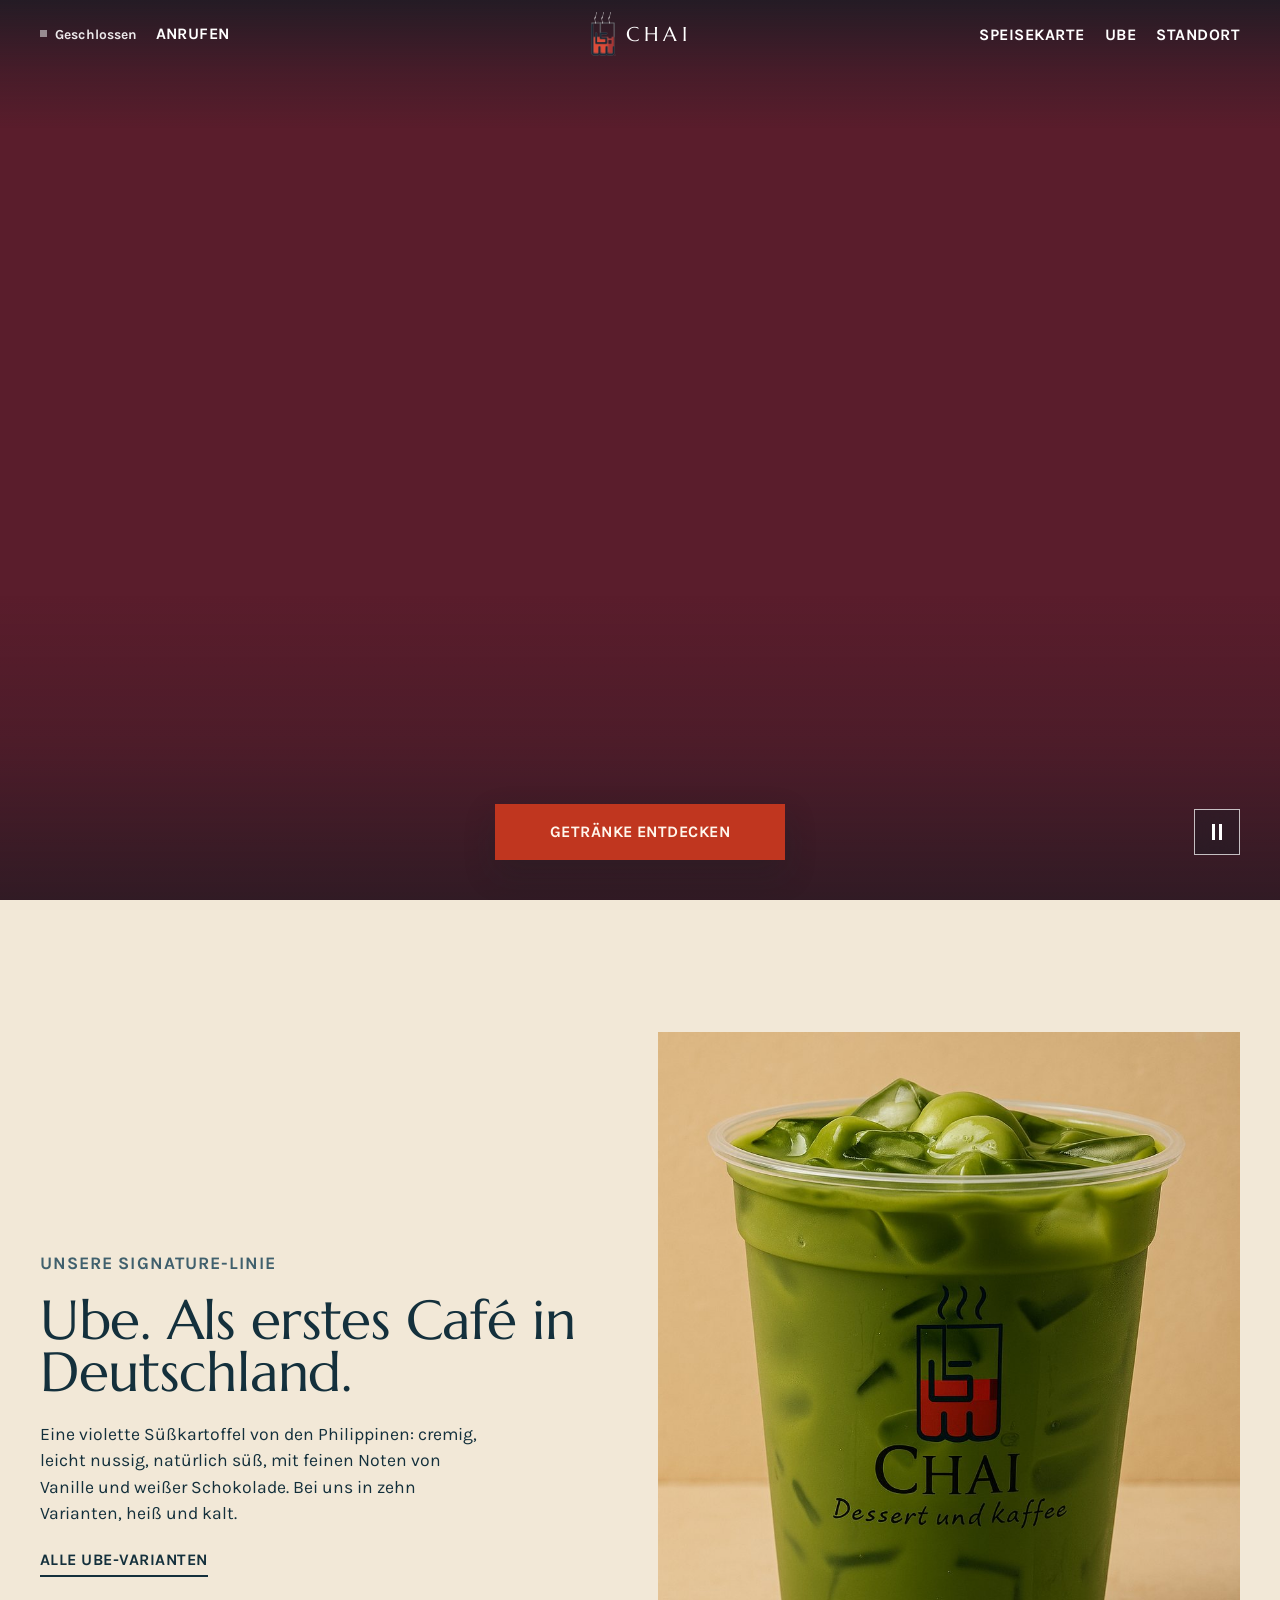
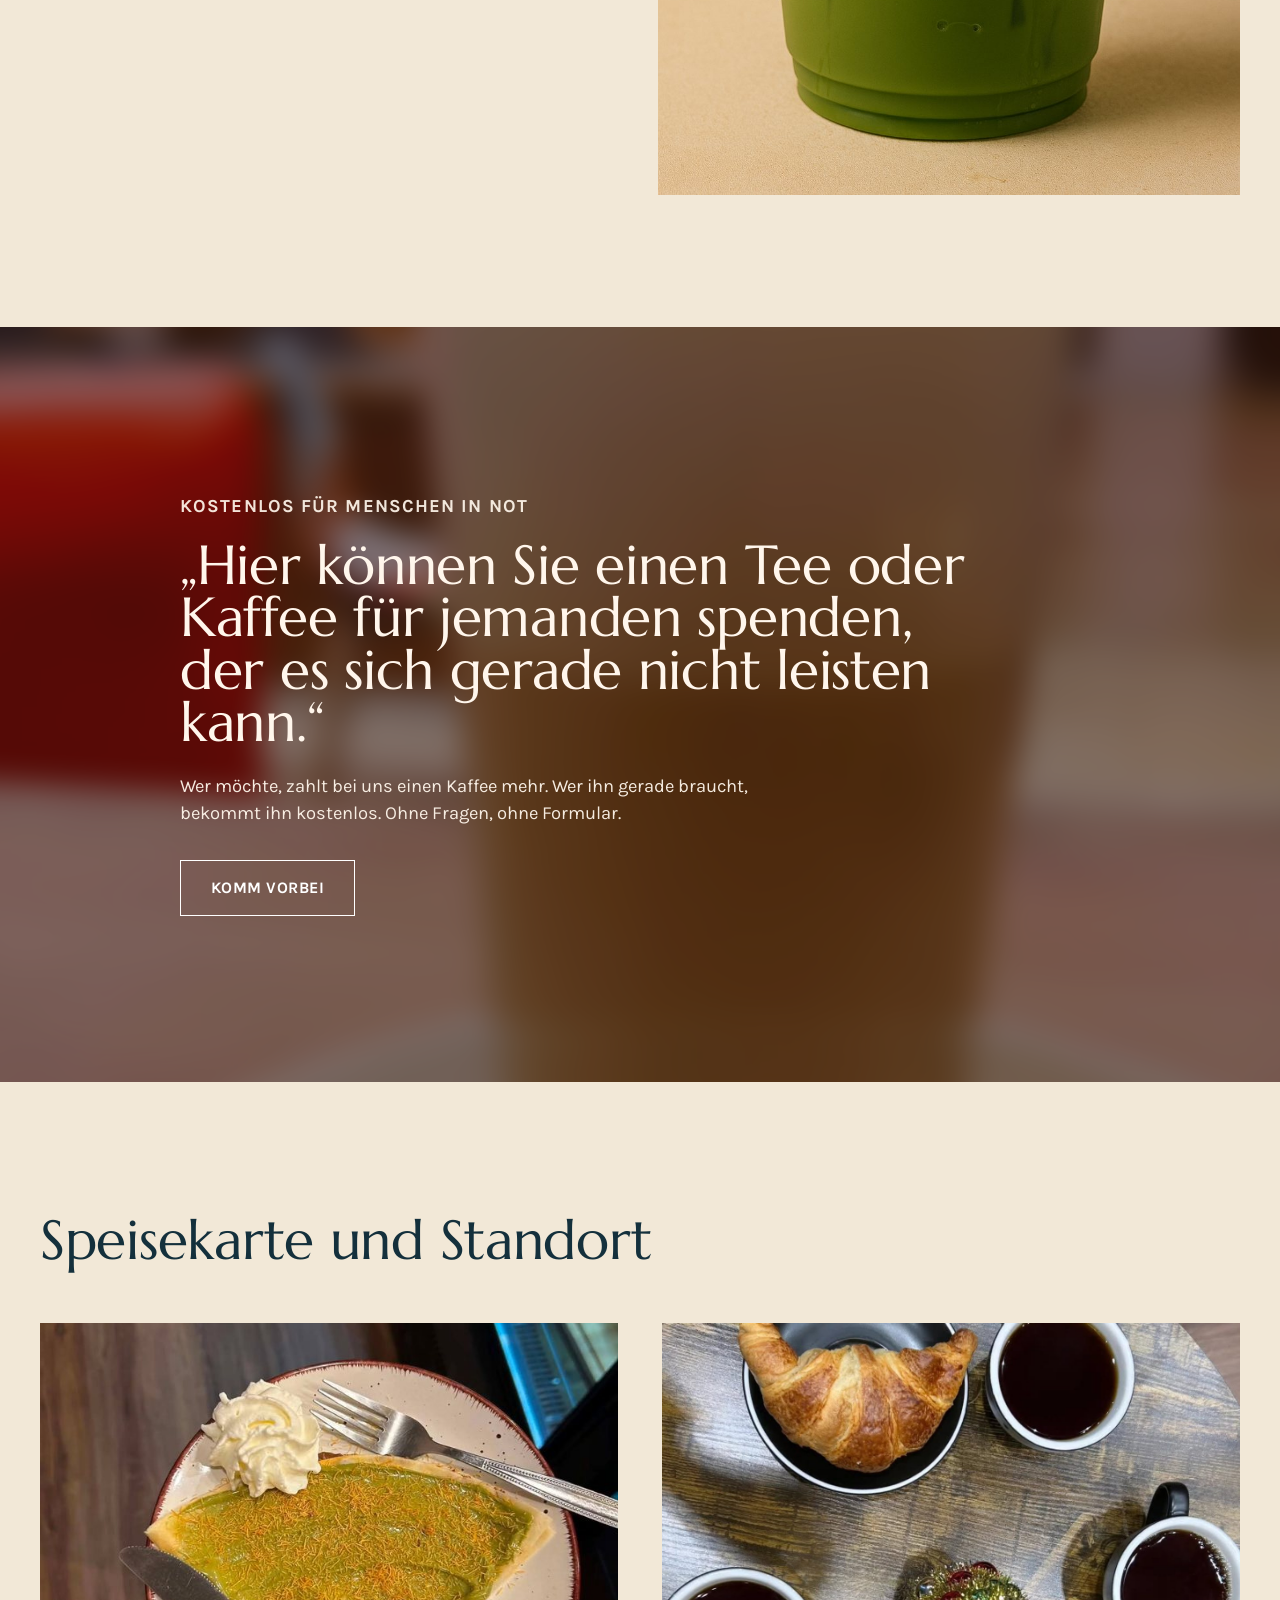
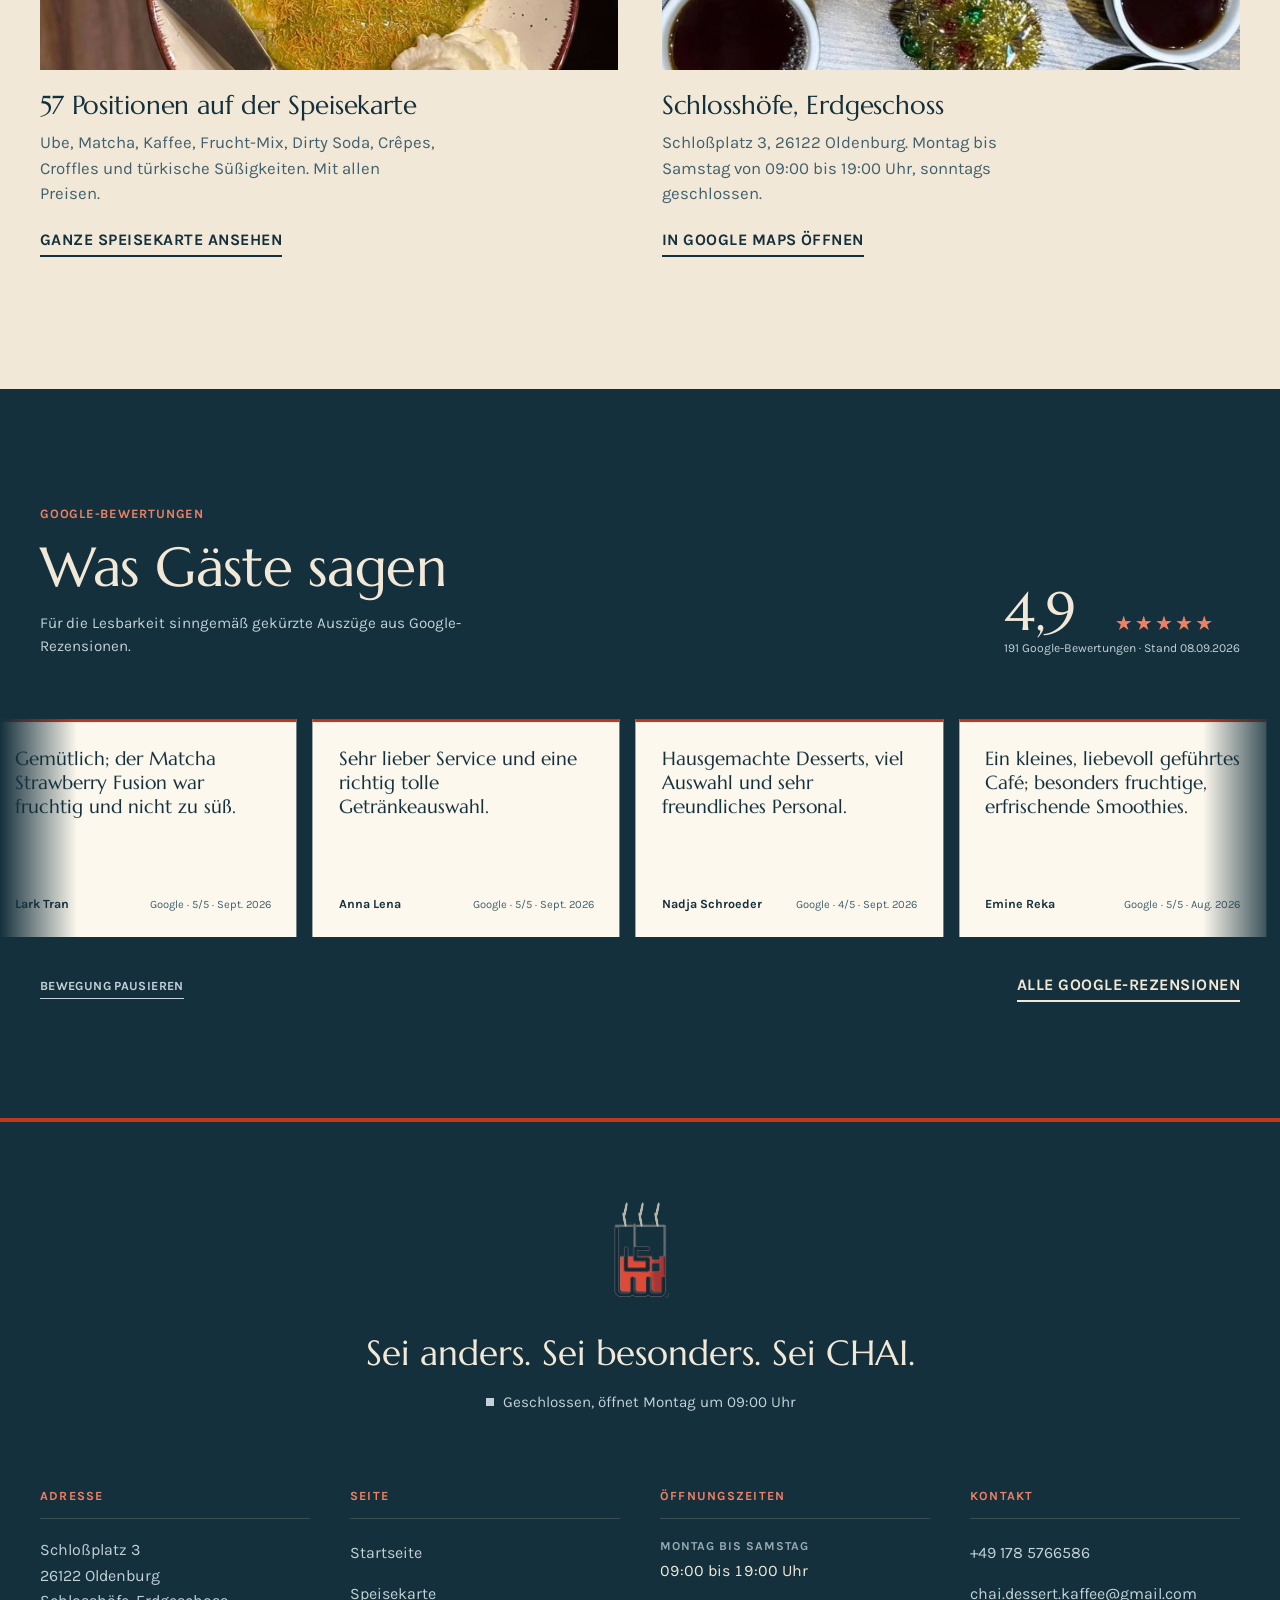
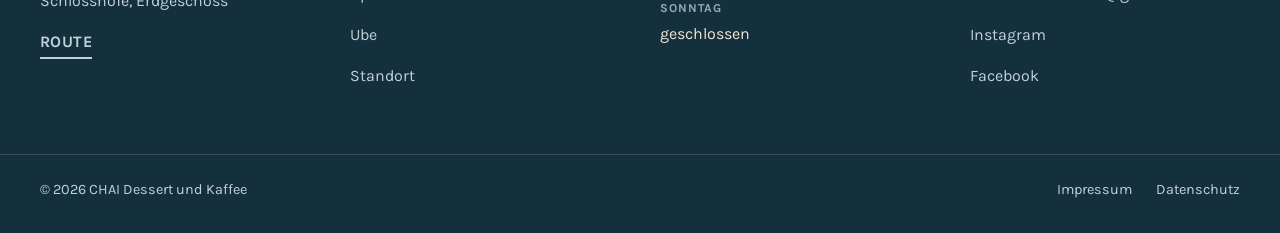
==== commit cf527a84: "Add files via upload" ====
--- a/index.html
+++ b/index.html
@@ -20,9 +20,9 @@
 
 <link rel="preload" as="font" type="font/woff2" href="assets/fonts/marcellus-400-latin.woff2" crossorigin>
 <link rel="preload" as="font" type="font/woff2" href="assets/fonts/karla-400-latin.woff2" crossorigin>
-<link rel="preload" as="image" type="image/webp" href="assets/img/hero-animation/strawberry-ube.webp">
+<link rel="preload" as="image" type="image/webp" href="assets/img/hero-animation/strawberry-iced-ube-real-v2.webp">
 <link rel="stylesheet" href="assets/fonts/fonts.css">
-<link rel="stylesheet" href="styles.css?v=20260912-1">
+<link rel="stylesheet" href="styles.css?v=20260914-1">
 </head>
 <body>
 
@@ -55,10 +55,18 @@
   <!-- ===== 1 · Automatisch wechselnde CHAI-Getraenke ===== -->
   <section class="hero hero-showcase on-dark" aria-labelledby="hero-title">
     <h1 class="visually-hidden" id="hero-title">CHAI Getränkespezialitäten in Oldenburg</h1>
+    <p class="visually-hidden">Im Wechsel: Strawberry Iced Ube, Schoko Iced Ube, Matcha Frappé, Oreo Frappé, Caramel Mochi, Blue Lagoon, Ananas Mojito, Mango Coconut Dream und Berry Love.</p>
 
     <div class="hero-stage" data-hero-stage>
       <div class="hero-palette hero-palette--berry" style="--hero-delay:-1.2s" aria-hidden="true"></div>
-      <div class="hero-palette hero-palette--matcha" style="--hero-delay:-6.8s" aria-hidden="true"></div>
+      <div class="hero-palette hero-palette--schoko" style="--hero-delay:4.4s" aria-hidden="true"></div>
+      <div class="hero-palette hero-palette--matcha" style="--hero-delay:10s" aria-hidden="true"></div>
+      <div class="hero-palette hero-palette--oreo" style="--hero-delay:15.6s" aria-hidden="true"></div>
+      <div class="hero-palette hero-palette--caramel" style="--hero-delay:21.2s" aria-hidden="true"></div>
+      <div class="hero-palette hero-palette--lagoon" style="--hero-delay:26.8s" aria-hidden="true"></div>
+      <div class="hero-palette hero-palette--ananas" style="--hero-delay:32.4s" aria-hidden="true"></div>
+      <div class="hero-palette hero-palette--mango" style="--hero-delay:38s" aria-hidden="true"></div>
+      <div class="hero-palette hero-palette--berry-love" style="--hero-delay:43.6s" aria-hidden="true"></div>
 
       <div class="hero-drink-scene hero-drink-scene--berry" style="--hero-delay:-1.2s" aria-hidden="true">
         <div class="hero-ingredients hero-ingredients--berry">
@@ -71,25 +79,151 @@
           <img class="hero-ingredient hero-ingredient--ube-wedge" src="assets/img/hero-animation/ube-wedge-v3.png" alt="" width="400" height="288" decoding="async" style="--desktop-x:238px;--desktop-y:74px;--desktop-size:122px;--mobile-x:33vw;--mobile-y:7vh;--mobile-size:84px;--r:15deg;--s:1;--lag:.14s">
           <img class="hero-ingredient hero-ingredient--berry-wedge" src="assets/img/hero-animation/strawberry-wedge-v2.png" alt="" width="320" height="365" decoding="async" style="--desktop-x:172px;--desktop-y:205px;--desktop-size:108px;--mobile-x:24vw;--mobile-y:20vh;--mobile-size:76px;--r:-21deg;--s:1;--lag:.06s">
         </div>
-        <img class="hero-product hero-product--berry"
-             src="assets/img/hero-animation/strawberry-ube.webp"
-             width="900" height="1350" alt=""
-             fetchpriority="high" decoding="async">
-      </div>
-
-      <div class="hero-drink-scene hero-drink-scene--matcha" style="--hero-delay:-6.8s" aria-hidden="true">
+        <figure class="hero-product-lockup">
+          <!-- Reale Kartenposition; menügetreu restauriert aus CHAI-Foto vom 06.08.2026. -->
+          <img class="hero-product hero-product--berry"
+               src="assets/img/hero-animation/strawberry-iced-ube-real-v2.webp"
+               width="900" height="1350" alt=""
+               fetchpriority="high" decoding="async">
+          <figcaption class="hero-drink-name">Strawberry Iced Ube</figcaption>
+        </figure>
+      </div>
+
+      <div class="hero-drink-scene hero-drink-scene--schoko" style="--hero-delay:4.4s" aria-hidden="true">
+        <div class="hero-ingredients hero-ingredients--schoko">
+          <img class="hero-ingredient hero-ingredient--schoko-root" src="assets/img/hero-animation/schoko-ube-root-v1.webp" alt="" width="520" height="520" decoding="async" style="--desktop-x:-240px;--desktop-y:-210px;--desktop-size:150px;--mobile-x:-32vw;--mobile-y:-20vh;--mobile-size:102px;--r:-31deg;--turn:-3deg;--s:1;--lag:0s">
+          <img class="hero-ingredient hero-ingredient--schoko-bar" src="assets/img/hero-animation/schoko-chocolate-bar-v1.webp" alt="" width="520" height="520" decoding="async" style="--desktop-x:252px;--desktop-y:-178px;--desktop-size:138px;--mobile-x:32vw;--mobile-y:-17vh;--mobile-size:94px;--r:36deg;--turn:4deg;--s:1;--lag:.15s">
+          <img class="hero-ingredient hero-ingredient--schoko-coin" src="assets/img/hero-animation/schoko-ube-coin-v1.webp" alt="" width="520" height="520" decoding="async" style="--desktop-x:-300px;--desktop-y:-30px;--desktop-size:118px;--mobile-x:-40vw;--mobile-y:-3vh;--mobile-size:88px;--r:41deg;--turn:3deg;--s:1;--lag:.06s">
+          <img class="hero-ingredient hero-ingredient--schoko-shards" src="assets/img/hero-animation/schoko-chocolate-shards-v1.webp" alt="" width="520" height="520" decoding="async" style="--desktop-x:294px;--desktop-y:8px;--desktop-size:150px;--mobile-x:39vw;--mobile-y:1vh;--mobile-size:100px;--r:-22deg;--turn:-4deg;--s:1;--lag:.2s">
+          <img class="hero-ingredient hero-ingredient--schoko-ribbon" src="assets/img/hero-animation/schoko-chocolate-ribbon-v1.webp" alt="" width="520" height="520" decoding="async" style="--desktop-x:-170px;--desktop-y:210px;--desktop-size:142px;--mobile-x:-24vw;--mobile-y:20vh;--mobile-size:96px;--r:14deg;--turn:2deg;--s:1;--lag:.1s">
+          <img class="hero-ingredient hero-ingredient--schoko-chunk" src="assets/img/hero-animation/schoko-ube-chunk-v1.webp" alt="" width="520" height="520" decoding="async" style="--desktop-x:230px;--desktop-y:180px;--desktop-size:128px;--mobile-x:30vw;--mobile-y:18vh;--mobile-size:88px;--r:-12deg;--turn:-3deg;--s:1;--lag:.04s">
+        </div>
+        <figure class="hero-product-lockup">
+          <!-- Echte Kartenposition; menügetreu nach der CHAI Ube Tafel rekonstruiert. -->
+          <img class="hero-product hero-product--schoko"
+               src="assets/img/hero-animation/schoko-iced-ube-real-v1.webp"
+               width="900" height="1350" alt=""
+               decoding="async">
+          <figcaption class="hero-drink-name">Schoko Iced Ube</figcaption>
+        </figure>
+      </div>
+
+      <div class="hero-drink-scene hero-drink-scene--matcha" style="--hero-delay:10s" aria-hidden="true">
         <div class="hero-ingredients hero-ingredients--matcha">
-          <img class="hero-ingredient hero-ingredient--matcha-cluster" src="assets/img/hero-animation/matcha-leaf.webp" alt="" width="560" height="373" decoding="async" style="--desktop-x:-248px;--desktop-y:-210px;--desktop-size:152px;--mobile-x:-27vw;--mobile-y:-21vh;--mobile-size:100px;--r:-14deg;--s:1;--lag:0s">
-          <img class="hero-ingredient hero-ingredient--matcha-buds" src="assets/img/hero-animation/matcha-buds-v3.png" alt="" width="360" height="344" decoding="async" style="--desktop-x:-305px;--desktop-y:-55px;--desktop-size:132px;--mobile-x:-39vw;--mobile-y:-4vh;--mobile-size:104px;--r:23deg;--s:1;--lag:.14s">
-          <img class="hero-ingredient hero-ingredient--matcha-burst" src="assets/img/hero-animation/matcha-powder-burst-v3.png" alt="" width="420" height="374" decoding="async" style="--desktop-x:-260px;--desktop-y:170px;--desktop-size:144px;--mobile-x:-34vw;--mobile-y:17vh;--mobile-size:96px;--r:-8deg;--s:1;--lag:.06s">
-          <img class="hero-ingredient hero-ingredient--matcha-sprig" src="assets/img/hero-animation/matcha-sprig-v2.png" alt="" width="360" height="273" decoding="async" style="--desktop-x:275px;--desktop-y:-185px;--desktop-size:138px;--mobile-x:41vw;--mobile-y:-15vh;--mobile-size:98px;--r:16deg;--s:1;--lag:.18s">
-          <img class="hero-ingredient hero-ingredient--matcha-dried" src="assets/img/hero-animation/matcha-dried-leaves-v3.png" alt="" width="440" height="265" decoding="async" style="--desktop-x:302px;--desktop-y:5px;--desktop-size:158px;--mobile-x:37vw;--mobile-y:3vh;--mobile-size:112px;--r:-21deg;--s:1;--lag:.1s">
-          <img class="hero-ingredient hero-ingredient--matcha-powder" src="assets/img/hero-animation/matcha-powder-v2.png" alt="" width="440" height="206" decoding="async" style="--desktop-x:240px;--desktop-y:205px;--desktop-size:136px;--mobile-x:30vw;--mobile-y:20vh;--mobile-size:94px;--r:10deg;--s:1;--lag:.2s">
-        </div>
-        <img class="hero-product hero-product--matcha"
-             src="assets/img/hero-animation/iced-matcha.webp"
-             width="900" height="1180" alt=""
-             decoding="async">
+          <img class="hero-ingredient hero-ingredient--matcha-cluster" src="assets/img/hero-animation/matcha-leaf.webp" alt="" width="560" height="373" decoding="async" style="--desktop-x:-248px;--desktop-y:-210px;--desktop-size:152px;--mobile-x:-27vw;--mobile-y:-21vh;--mobile-size:100px;--r:-42deg;--turn:-4deg;--s:1;--lag:0s">
+          <img class="hero-ingredient hero-ingredient--matcha-buds" src="assets/img/hero-animation/matcha-buds-v3.png" alt="" width="360" height="344" decoding="async" style="--desktop-x:-305px;--desktop-y:-55px;--desktop-size:132px;--mobile-x:-39vw;--mobile-y:-4vh;--mobile-size:104px;--r:44deg;--turn:4deg;--s:1;--lag:.14s">
+          <img class="hero-ingredient hero-ingredient--matcha-burst" src="assets/img/hero-animation/matcha-powder-burst-v3.png" alt="" width="420" height="374" decoding="async" style="--desktop-x:-260px;--desktop-y:170px;--desktop-size:144px;--mobile-x:-34vw;--mobile-y:17vh;--mobile-size:96px;--r:0deg;--turn:0deg;--s:1;--lag:.06s">
+          <img class="hero-ingredient hero-ingredient--matcha-sprig" src="assets/img/hero-animation/matcha-sprig-v2.png" alt="" width="360" height="273" decoding="async" style="--desktop-x:275px;--desktop-y:-185px;--desktop-size:138px;--mobile-x:41vw;--mobile-y:-15vh;--mobile-size:98px;--r:38deg;--turn:4deg;--s:1;--lag:.18s">
+          <img class="hero-ingredient hero-ingredient--matcha-dried" src="assets/img/hero-animation/matcha-dried-leaves-v3.png" alt="" width="440" height="265" decoding="async" style="--desktop-x:302px;--desktop-y:5px;--desktop-size:158px;--mobile-x:37vw;--mobile-y:3vh;--mobile-size:112px;--r:-45deg;--turn:-4deg;--s:1;--lag:.1s">
+          <img class="hero-ingredient hero-ingredient--matcha-powder" src="assets/img/hero-animation/matcha-powder-v2.png" alt="" width="440" height="206" decoding="async" style="--desktop-x:240px;--desktop-y:205px;--desktop-size:136px;--mobile-x:30vw;--mobile-y:20vh;--mobile-size:94px;--r:0deg;--turn:0deg;--s:1;--lag:.2s">
+        </div>
+        <figure class="hero-product-lockup">
+          <!-- Reale Kartenposition; menügetreu restauriert aus CHAI-Foto vom 21.06.2026. -->
+          <img class="hero-product hero-product--matcha"
+               src="assets/img/hero-animation/matcha-frappe-real-v2.webp"
+               width="900" height="1350" alt=""
+               decoding="async">
+          <figcaption class="hero-drink-name">Matcha Frappé</figcaption>
+        </figure>
+      </div>
+
+      <div class="hero-drink-scene hero-drink-scene--oreo" style="--hero-delay:15.6s" aria-hidden="true">
+        <div class="hero-ingredients hero-ingredients--oreo">
+          <img class="hero-ingredient hero-ingredient--oreo-whole" src="assets/img/hero-animation/oreo-whole-cookie-v1.webp" alt="" width="520" height="520" decoding="async" style="--desktop-x:-250px;--desktop-y:-220px;--desktop-size:130px;--mobile-x:-32vw;--mobile-y:-20vh;--mobile-size:90px;--r:-26deg;--turn:-3deg;--s:1;--lag:0s">
+          <img class="hero-ingredient hero-ingredient--oreo-milk" src="assets/img/hero-animation/oreo-cookie-milk-splash-v1.webp" alt="" width="520" height="520" decoding="async" style="--desktop-x:240px;--desktop-y:-185px;--desktop-size:155px;--mobile-x:31vw;--mobile-y:-17vh;--mobile-size:104px;--r:22deg;--turn:3deg;--s:1;--lag:.16s">
+          <img class="hero-ingredient hero-ingredient--oreo-vanilla" src="assets/img/hero-animation/oreo-vanilla-pods-real-v1.webp" alt="" width="520" height="520" decoding="async" style="--desktop-x:-305px;--desktop-y:-25px;--desktop-size:145px;--mobile-x:-40vw;--mobile-y:-2vh;--mobile-size:96px;--r:42deg;--turn:4deg;--s:1;--lag:.07s">
+          <img class="hero-ingredient hero-ingredient--oreo-half" src="assets/img/hero-animation/oreo-half-cookie-real-v1.webp" alt="" width="520" height="520" decoding="async" style="--desktop-x:300px;--desktop-y:25px;--desktop-size:132px;--mobile-x:39vw;--mobile-y:2vh;--mobile-size:88px;--r:-30deg;--turn:-4deg;--s:1;--lag:.2s">
+          <img class="hero-ingredient hero-ingredient--oreo-crumbs" src="assets/img/hero-animation/oreo-crumb-burst-real-v1.webp" alt="" width="520" height="520" decoding="async" style="--desktop-x:-150px;--desktop-y:220px;--desktop-size:135px;--mobile-x:-24vw;--mobile-y:21vh;--mobile-size:92px;--r:15deg;--turn:2deg;--s:1;--lag:.11s">
+          <img class="hero-ingredient hero-ingredient--oreo-ice" src="assets/img/hero-animation/oreo-ice-cluster-v1.webp" alt="" width="520" height="520" decoding="async" style="--desktop-x:240px;--desktop-y:190px;--desktop-size:140px;--mobile-x:30vw;--mobile-y:18vh;--mobile-size:90px;--r:-10deg;--turn:-3deg;--s:1;--lag:.04s">
+        </div>
+        <figure class="hero-product-lockup">
+          <!-- Echte Kartenposition; menügetreu nach der CHAI Frappé Tafel rekonstruiert. -->
+          <img class="hero-product hero-product--oreo"
+               src="assets/img/hero-animation/oreo-frappe-real-v1.webp"
+               width="900" height="1350" alt=""
+               decoding="async">
+          <figcaption class="hero-drink-name">Oreo Frappé</figcaption>
+        </figure>
+      </div>
+
+      <div class="hero-drink-scene hero-drink-scene--caramel" style="--hero-delay:21.2s" aria-hidden="true">
+        <div class="hero-ingredients hero-ingredients--caramel">
+          <img class="hero-ingredient" src="assets/img/hero-animation/caramel-cubes-v1.webp" alt="" width="520" height="520" decoding="async" style="--desktop-x:-246px;--desktop-y:-204px;--desktop-size:142px;--mobile-x:-31vw;--mobile-y:-20vh;--mobile-size:96px;--r:-27deg;--turn:-4deg;--s:1;--lag:0s">
+          <img class="hero-ingredient" src="assets/img/hero-animation/caramel-mochi-bitten-v1.webp" alt="" width="520" height="520" decoding="async" style="--desktop-x:258px;--desktop-y:-184px;--desktop-size:132px;--mobile-x:34vw;--mobile-y:-18vh;--mobile-size:92px;--r:22deg;--turn:3deg;--s:1;--lag:.14s">
+          <img class="hero-ingredient" src="assets/img/hero-animation/caramel-ribbon-v1.webp" alt="" width="520" height="520" decoding="async" style="--desktop-x:-298px;--desktop-y:-18px;--desktop-size:138px;--mobile-x:-39vw;--mobile-y:-1vh;--mobile-size:94px;--r:39deg;--turn:4deg;--s:1;--lag:.06s">
+          <img class="hero-ingredient" src="assets/img/hero-animation/caramel-shards-v1.webp" alt="" width="520" height="520" decoding="async" style="--desktop-x:292px;--desktop-y:28px;--desktop-size:146px;--mobile-x:39vw;--mobile-y:3vh;--mobile-size:98px;--r:-34deg;--turn:-4deg;--s:1;--lag:.2s">
+          <img class="hero-ingredient" src="assets/img/hero-animation/caramel-mochi-whole-v1.webp" alt="" width="520" height="520" decoding="async" style="--desktop-x:-166px;--desktop-y:214px;--desktop-size:126px;--mobile-x:-23vw;--mobile-y:20vh;--mobile-size:88px;--r:12deg;--turn:2deg;--s:1;--lag:.1s">
+          <img class="hero-ingredient" src="assets/img/hero-animation/caramel-crumbs-v1.webp" alt="" width="520" height="520" decoding="async" style="--desktop-x:232px;--desktop-y:186px;--desktop-size:144px;--mobile-x:30vw;--mobile-y:18vh;--mobile-size:96px;--r:-17deg;--turn:-3deg;--s:1;--lag:.04s">
+        </div>
+        <figure class="hero-product-lockup">
+          <!-- Reale Winter Mochi Position, nach der aktuellen CHAI Menütafel rekonstruiert. -->
+          <img class="hero-product hero-product--caramel" src="assets/img/hero-animation/caramel-mochi-real-v1.webp" width="900" height="1350" alt="" decoding="async">
+          <figcaption class="hero-drink-name">Caramel Mochi</figcaption>
+        </figure>
+      </div>
+
+      <div class="hero-drink-scene hero-drink-scene--lagoon" style="--hero-delay:26.8s" aria-hidden="true">
+        <div class="hero-ingredients hero-ingredients--lagoon">
+          <img class="hero-ingredient" src="assets/img/hero-animation/lagoon-blueberries-v1.webp" alt="" width="520" height="520" decoding="async" style="--desktop-x:-250px;--desktop-y:-214px;--desktop-size:144px;--mobile-x:-32vw;--mobile-y:-20vh;--mobile-size:98px;--r:-31deg;--turn:-4deg;--s:1;--lag:0s">
+          <img class="hero-ingredient" src="assets/img/hero-animation/lagoon-coconut-half-v1.webp" alt="" width="520" height="520" decoding="async" style="--desktop-x:262px;--desktop-y:-178px;--desktop-size:150px;--mobile-x:34vw;--mobile-y:-17vh;--mobile-size:100px;--r:26deg;--turn:4deg;--s:1;--lag:.15s">
+          <img class="hero-ingredient" src="assets/img/hero-animation/lagoon-blue-splash-v1.webp" alt="" width="520" height="520" decoding="async" style="--desktop-x:-306px;--desktop-y:-16px;--desktop-size:156px;--mobile-x:-40vw;--mobile-y:-2vh;--mobile-size:104px;--r:42deg;--turn:3deg;--s:1;--lag:.06s">
+          <img class="hero-ingredient" src="assets/img/hero-animation/lagoon-blueberry-single-v1.webp" alt="" width="520" height="520" decoding="async" style="--desktop-x:302px;--desktop-y:30px;--desktop-size:106px;--mobile-x:39vw;--mobile-y:3vh;--mobile-size:78px;--r:-28deg;--turn:-4deg;--s:1;--lag:.2s">
+          <img class="hero-ingredient" src="assets/img/hero-animation/lagoon-coconut-cream-v1.webp" alt="" width="520" height="520" decoding="async" style="--desktop-x:-170px;--desktop-y:212px;--desktop-size:132px;--mobile-x:-24vw;--mobile-y:20vh;--mobile-size:90px;--r:13deg;--turn:2deg;--s:1;--lag:.1s">
+          <img class="hero-ingredient" src="assets/img/hero-animation/lagoon-ice-v1.webp" alt="" width="520" height="520" decoding="async" style="--desktop-x:232px;--desktop-y:186px;--desktop-size:144px;--mobile-x:30vw;--mobile-y:18vh;--mobile-size:96px;--r:-14deg;--turn:-3deg;--s:1;--lag:.04s">
+        </div>
+        <figure class="hero-product-lockup">
+          <!-- Reale Dirty Soda Position, nach der aktuellen CHAI Menütafel rekonstruiert. -->
+          <img class="hero-product hero-product--lagoon" src="assets/img/hero-animation/blue-lagoon-real-v1.webp" width="900" height="1350" alt="" decoding="async">
+          <figcaption class="hero-drink-name">Blue Lagoon</figcaption>
+        </figure>
+      </div>
+
+      <div class="hero-drink-scene hero-drink-scene--ananas" style="--hero-delay:32.4s" aria-hidden="true">
+        <div class="hero-ingredients hero-ingredients--ananas">
+          <img class="hero-ingredient" src="assets/img/hero-animation/ananas-wedge-v1.webp" alt="" width="520" height="520" decoding="async" style="--desktop-x:-246px;--desktop-y:-218px;--desktop-size:150px;--mobile-x:-32vw;--mobile-y:-21vh;--mobile-size:100px;--r:-36deg;--turn:-4deg;--s:1;--lag:0s">
+          <img class="hero-ingredient" src="assets/img/hero-animation/ananas-mint-sprig-v1.webp" alt="" width="520" height="520" decoding="async" style="--desktop-x:260px;--desktop-y:-180px;--desktop-size:142px;--mobile-x:34vw;--mobile-y:-17vh;--mobile-size:96px;--r:31deg;--turn:4deg;--s:1;--lag:.15s">
+          <img class="hero-ingredient" src="assets/img/hero-animation/ananas-chunks-v1.webp" alt="" width="520" height="520" decoding="async" style="--desktop-x:-302px;--desktop-y:-20px;--desktop-size:136px;--mobile-x:-40vw;--mobile-y:-2vh;--mobile-size:94px;--r:39deg;--turn:3deg;--s:1;--lag:.06s">
+          <img class="hero-ingredient" src="assets/img/hero-animation/ananas-lime-wedge-v1.webp" alt="" width="520" height="520" decoding="async" style="--desktop-x:296px;--desktop-y:24px;--desktop-size:124px;--mobile-x:39vw;--mobile-y:2vh;--mobile-size:88px;--r:-42deg;--turn:-4deg;--s:1;--lag:.2s">
+          <img class="hero-ingredient" src="assets/img/hero-animation/ananas-mint-leaves-v1.webp" alt="" width="520" height="520" decoding="async" style="--desktop-x:-172px;--desktop-y:210px;--desktop-size:134px;--mobile-x:-24vw;--mobile-y:20vh;--mobile-size:92px;--r:17deg;--turn:2deg;--s:1;--lag:.1s">
+          <img class="hero-ingredient" src="assets/img/hero-animation/ananas-ice-bubbles-v1.webp" alt="" width="520" height="520" decoding="async" style="--desktop-x:236px;--desktop-y:190px;--desktop-size:146px;--mobile-x:30vw;--mobile-y:18vh;--mobile-size:98px;--r:-13deg;--turn:-3deg;--s:1;--lag:.04s">
+        </div>
+        <figure class="hero-product-lockup">
+          <!-- Reale Virgin Mojito Position, nach der aktuellen CHAI Menütafel rekonstruiert. -->
+          <img class="hero-product hero-product--ananas" src="assets/img/hero-animation/ananas-mojito-real-v2.webp" width="900" height="1350" alt="" decoding="async">
+          <figcaption class="hero-drink-name">Ananas Mojito</figcaption>
+        </figure>
+      </div>
+
+      <div class="hero-drink-scene hero-drink-scene--mango" style="--hero-delay:38s" aria-hidden="true">
+        <div class="hero-ingredients hero-ingredients--mango">
+          <img class="hero-ingredient" src="assets/img/hero-animation/mango-hedgehog-v1.webp" alt="" width="520" height="520" decoding="async" style="--desktop-x:-250px;--desktop-y:-212px;--desktop-size:152px;--mobile-x:-32vw;--mobile-y:-20vh;--mobile-size:102px;--r:-30deg;--turn:-4deg;--s:1;--lag:0s">
+          <img class="hero-ingredient" src="assets/img/hero-animation/mango-coconut-wedge-v1.webp" alt="" width="520" height="520" decoding="async" style="--desktop-x:264px;--desktop-y:-180px;--desktop-size:146px;--mobile-x:35vw;--mobile-y:-17vh;--mobile-size:98px;--r:24deg;--turn:4deg;--s:1;--lag:.15s">
+          <img class="hero-ingredient" src="assets/img/hero-animation/mango-cubes-v1.webp" alt="" width="520" height="520" decoding="async" style="--desktop-x:-304px;--desktop-y:-18px;--desktop-size:142px;--mobile-x:-40vw;--mobile-y:-2vh;--mobile-size:96px;--r:41deg;--turn:3deg;--s:1;--lag:.06s">
+          <img class="hero-ingredient" src="assets/img/hero-animation/mango-banana-slices-v1.webp" alt="" width="520" height="520" decoding="async" style="--desktop-x:298px;--desktop-y:28px;--desktop-size:138px;--mobile-x:39vw;--mobile-y:3vh;--mobile-size:94px;--r:-35deg;--turn:-4deg;--s:1;--lag:.2s">
+          <img class="hero-ingredient" src="assets/img/hero-animation/mango-coconut-chips-v1.webp" alt="" width="520" height="520" decoding="async" style="--desktop-x:-168px;--desktop-y:212px;--desktop-size:138px;--mobile-x:-24vw;--mobile-y:20vh;--mobile-size:94px;--r:15deg;--turn:2deg;--s:1;--lag:.1s">
+          <img class="hero-ingredient" src="assets/img/hero-animation/mango-puree-splash-v1.webp" alt="" width="520" height="520" decoding="async" style="--desktop-x:234px;--desktop-y:186px;--desktop-size:150px;--mobile-x:30vw;--mobile-y:18vh;--mobile-size:100px;--r:-16deg;--turn:-3deg;--s:1;--lag:.04s">
+        </div>
+        <figure class="hero-product-lockup">
+          <!-- Reale Frucht Mix Position, nach der aktuellen CHAI Menütafel rekonstruiert. -->
+          <img class="hero-product hero-product--mango" src="assets/img/hero-animation/mango-coconut-dream-real-v1.webp" width="900" height="1350" alt="" decoding="async">
+          <figcaption class="hero-drink-name">Mango Coconut Dream</figcaption>
+        </figure>
+      </div>
+
+      <div class="hero-drink-scene hero-drink-scene--berry-love" style="--hero-delay:43.6s" aria-hidden="true">
+        <div class="hero-ingredients hero-ingredients--berry-love">
+          <img class="hero-ingredient" src="assets/img/hero-animation/berry-frozen-strawberries-v1.webp" alt="" width="520" height="520" decoding="async" style="--desktop-x:-248px;--desktop-y:-214px;--desktop-size:148px;--mobile-x:-32vw;--mobile-y:-20vh;--mobile-size:100px;--r:-32deg;--turn:-4deg;--s:1;--lag:0s">
+          <img class="hero-ingredient" src="assets/img/hero-animation/berry-cherries-v1.webp" alt="" width="520" height="520" decoding="async" style="--desktop-x:260px;--desktop-y:-184px;--desktop-size:138px;--mobile-x:34vw;--mobile-y:-18vh;--mobile-size:94px;--r:29deg;--turn:4deg;--s:1;--lag:.15s">
+          <img class="hero-ingredient" src="assets/img/hero-animation/berry-strawberry-half-v1.webp" alt="" width="520" height="520" decoding="async" style="--desktop-x:-302px;--desktop-y:-20px;--desktop-size:128px;--mobile-x:-40vw;--mobile-y:-2vh;--mobile-size:90px;--r:43deg;--turn:3deg;--s:1;--lag:.06s">
+          <img class="hero-ingredient" src="assets/img/hero-animation/berry-raspberries-v1.webp" alt="" width="520" height="520" decoding="async" style="--desktop-x:298px;--desktop-y:26px;--desktop-size:144px;--mobile-x:39vw;--mobile-y:3vh;--mobile-size:98px;--r:-37deg;--turn:-4deg;--s:1;--lag:.2s">
+          <img class="hero-ingredient" src="assets/img/hero-animation/berry-puree-splash-v1.webp" alt="" width="520" height="520" decoding="async" style="--desktop-x:-170px;--desktop-y:214px;--desktop-size:150px;--mobile-x:-24vw;--mobile-y:20vh;--mobile-size:100px;--r:14deg;--turn:2deg;--s:1;--lag:.1s">
+          <img class="hero-ingredient" src="assets/img/hero-animation/berry-red-ice-v1.webp" alt="" width="520" height="520" decoding="async" style="--desktop-x:234px;--desktop-y:188px;--desktop-size:142px;--mobile-x:30vw;--mobile-y:18vh;--mobile-size:96px;--r:-15deg;--turn:-3deg;--s:1;--lag:.04s">
+        </div>
+        <figure class="hero-product-lockup">
+          <!-- Reale Frucht Mix 0,4 L Position, nach der aktuellen CHAI Menütafel rekonstruiert. -->
+          <img class="hero-product hero-product--berry-love" src="assets/img/hero-animation/berry-love-real-v1.webp" width="900" height="1350" alt="" decoding="async">
+          <figcaption class="hero-drink-name">Berry Love</figcaption>
+        </figure>
       </div>
     </div>
 
@@ -142,7 +276,7 @@
       <figure class="reveal">
         <img src="assets/img/menu-crepe.jpg" width="720" height="640"
              alt="Crêpe mit Pistaziencreme auf dem Teller" loading="lazy" decoding="async">
-        <h3 class="h-card">52 Positionen auf der Speisekarte</h3>
+        <h3 class="h-card">57 Positionen auf der Speisekarte</h3>
         <p>Ube, Matcha, Kaffee, Frucht-Mix, Dirty Soda, Crêpes, Croffles und türkische Süßigkeiten. Mit allen Preisen.</p>
         <a class="link-u" href="speisekarte.html">Ganze Speisekarte ansehen</a>
       </figure>
--- a/styles.css
+++ b/styles.css
@@ -246,7 +246,7 @@
   color:#FFFFFF; overflow:hidden; isolation:isolate;
 }
 .hero-showcase{
-  --hero-cycle:11.2s;
+  --hero-cycle:50.4s;
   background:#5A1D2C;
 }
 .hero-showcase::after{
@@ -277,6 +277,13 @@
     linear-gradient(118deg,#32151D 0%,#7D263F 45%,#D7797F 100%);
 }
 .hero-palette--berry::before{ background:linear-gradient(180deg,#FFEBD8 0%,#F7CFCC 61%,#D67A83 100%) }
+.hero-palette--schoko{
+  background:
+    radial-gradient(circle at 12% 70%,rgba(166,92,133,.58),transparent 24%),
+    radial-gradient(circle at 88% 26%,rgba(69,28,29,.84),transparent 31%),
+    linear-gradient(118deg,#22141D 0%,#5D2A49 46%,#B66F76 100%);
+}
+.hero-palette--schoko::before{ background:linear-gradient(180deg,#F9E9D9 0%,#D9C4DC 60%,#986581 100%) }
 .hero-palette--matcha{
   background:
     radial-gradient(circle at 10% 68%,rgba(177,190,74,.55),transparent 25%),
@@ -284,6 +291,48 @@
     linear-gradient(118deg,#142A20 0%,#3F6632 46%,#A4B65F 100%);
 }
 .hero-palette--matcha::before{ background:linear-gradient(180deg,#F7EBD0 0%,#DCE0AE 60%,#97A84F 100%) }
+.hero-palette--oreo{
+  background:
+    radial-gradient(circle at 12% 70%,rgba(184,137,96,.5),transparent 25%),
+    radial-gradient(circle at 88% 24%,rgba(45,35,29,.88),transparent 31%),
+    linear-gradient(118deg,#17130F 0%,#4D3427 47%,#A47655 100%);
+}
+.hero-palette--oreo::before{ background:linear-gradient(180deg,#F8EBDD 0%,#DEC8B0 60%,#9B704F 100%) }
+.hero-palette--caramel{
+  background:
+    radial-gradient(circle at 12% 72%,rgba(231,163,82,.52),transparent 25%),
+    radial-gradient(circle at 88% 24%,rgba(81,39,21,.86),transparent 31%),
+    linear-gradient(118deg,#24150F 0%,#784326 47%,#C78A4F 100%);
+}
+.hero-palette--caramel::before{ background:linear-gradient(180deg,#FFF0D8 0%,#E9C79C 60%,#B96E38 100%) }
+.hero-palette--lagoon{
+  background:
+    radial-gradient(circle at 11% 70%,rgba(32,195,218,.52),transparent 25%),
+    radial-gradient(circle at 88% 23%,rgba(12,50,102,.88),transparent 31%),
+    linear-gradient(118deg,#071625 0%,#07588A 47%,#29BDD1 100%);
+}
+.hero-palette--lagoon::before{ background:linear-gradient(180deg,#F7F0D7 0%,#CDEDEF 59%,#5DC3D0 100%) }
+.hero-palette--ananas{
+  background:
+    radial-gradient(circle at 12% 72%,rgba(224,194,75,.52),transparent 25%),
+    radial-gradient(circle at 88% 24%,rgba(38,83,39,.86),transparent 31%),
+    linear-gradient(118deg,#112519 0%,#4D742F 47%,#C5AE4D 100%);
+}
+.hero-palette--ananas::before{ background:linear-gradient(180deg,#FFF3CE 0%,#E9E3A5 60%,#9DB15B 100%) }
+.hero-palette--mango{
+  background:
+    radial-gradient(circle at 12% 72%,rgba(245,170,44,.56),transparent 25%),
+    radial-gradient(circle at 88% 24%,rgba(126,45,17,.86),transparent 31%),
+    linear-gradient(118deg,#301608 0%,#A34B19 47%,#EE9B2B 100%);
+}
+.hero-palette--mango::before{ background:linear-gradient(180deg,#FFF0CF 0%,#F4D184 59%,#E18B39 100%) }
+.hero-palette--berry-love{
+  background:
+    radial-gradient(circle at 12% 72%,rgba(236,92,100,.54),transparent 25%),
+    radial-gradient(circle at 88% 24%,rgba(83,16,37,.88),transparent 31%),
+    linear-gradient(118deg,#280C15 0%,#801B37 47%,#D84E5C 100%);
+}
+.hero-palette--berry-love::before{ background:linear-gradient(180deg,#FFE8D9 0%,#F4C1C5 59%,#CF6977 100%) }
 
 .hero-drink-scene{
   position:absolute; z-index:3; inset:var(--head-h) 0 94px;
@@ -291,27 +340,73 @@
   transform:translate3d(-115vw,0,0); will-change:transform,opacity;
   animation:hero-product-sweep var(--hero-cycle) cubic-bezier(.67,.03,.27,1) var(--hero-delay) infinite both;
 }
+.hero-product-lockup{
+  position:relative; z-index:3; display:grid; justify-items:center; gap:6px; margin:0;
+}
 .hero-product{
+  --product-width:min(35vw,470px);
+  --product-max-height:74dvh;
   position:relative; z-index:3; object-fit:contain;
+  width:var(--product-width); max-height:var(--product-max-height);
   filter:drop-shadow(0 28px 32px rgba(12,24,24,.34));
   transform:translateZ(0);
 }
-.hero-product--berry{ width:min(35vw,470px); max-height:74dvh }
-.hero-product--matcha{ width:min(42vw,540px); max-height:72dvh }
-.hero-ingredients{ position:absolute; z-index:2; inset:0; display:grid; place-items:center }
+.hero-product--matcha{ width:min(34vw,456px); max-height:71.8dvh }
+.hero-drink-name{
+  margin:0; max-width:80vw; color:#FFFFFF;
+  font-family:"Karla",sans-serif; font-size:clamp(.72rem,1.1vw,.86rem);
+  line-height:1.1; font-weight:700; letter-spacing:.07em; text-transform:uppercase;
+  white-space:nowrap; text-align:center; text-shadow:0 2px 12px rgba(12,24,24,.48);
+}
+.hero-ingredients{
+  position:absolute; z-index:2; inset:0; display:grid; place-items:center;
+  transform:translateY(-11px);
+}
 .hero-ingredient{
   --x:var(--desktop-x); --y:var(--desktop-y);
   position:absolute; width:var(--desktop-size,clamp(82px,8.5vw,136px)); opacity:0;
   filter:drop-shadow(0 13px 12px rgba(17,31,27,.24));
-  will-change:transform,opacity;
-  animation:hero-ingredient-burst var(--hero-cycle) cubic-bezier(.16,1,.3,1)
-            calc(var(--hero-delay) + var(--lag)) infinite both;
-}
+  will-change:transform,translate,opacity;
+  animation:
+    hero-ingredient-burst var(--hero-cycle) cubic-bezier(.16,1,.3,1)
+      calc(var(--hero-delay) + var(--lag)) infinite both,
+    hero-ingredient-drift var(--drift-time,4.8s) ease-in-out
+      var(--drift-delay,0s) infinite alternate;
+}
+.hero-ingredient:nth-child(1){ --drift-x:3px; --drift-y:-5px; --drift-time:4.8s; --drift-delay:-.7s }
+.hero-ingredient:nth-child(2){ --drift-x:-4px; --drift-y:-3px; --drift-time:5.4s; --drift-delay:-2.1s }
+.hero-ingredient:nth-child(3){ --drift-x:2px; --drift-y:4px; --drift-time:4.2s; --drift-delay:-1.4s }
+.hero-ingredient:nth-child(4){ --drift-x:-3px; --drift-y:5px; --drift-time:5.8s; --drift-delay:-.4s }
+.hero-ingredient:nth-child(5){ --drift-x:4px; --drift-y:2px; --drift-time:4.6s; --drift-delay:-2.7s }
+.hero-ingredient:nth-child(6){ --drift-x:-2px; --drift-y:-4px; --drift-time:5.1s; --drift-delay:-1.8s }
+.hero-ingredient:nth-child(7){ --drift-x:5px; --drift-y:-2px; --drift-time:5.6s; --drift-delay:-3.3s }
+.hero-ingredient:nth-child(8){ --drift-x:-4px; --drift-y:3px; --drift-time:4.4s; --drift-delay:-1.1s }
 .hero-ingredients--berry .hero-ingredient{
   filter:saturate(1.14) contrast(1.03) drop-shadow(0 13px 12px rgba(57,10,20,.28));
 }
 .hero-ingredients--matcha .hero-ingredient{
   filter:saturate(1.08) contrast(1.02) drop-shadow(0 13px 12px rgba(17,31,27,.24));
+}
+.hero-ingredients--schoko .hero-ingredient{
+  filter:saturate(1.08) contrast(1.03) drop-shadow(0 13px 13px rgba(42,17,30,.28));
+}
+.hero-ingredients--oreo .hero-ingredient{
+  filter:saturate(1.04) contrast(1.03) drop-shadow(0 13px 13px rgba(31,22,16,.28));
+}
+.hero-ingredients--caramel .hero-ingredient{
+  filter:saturate(1.06) contrast(1.03) drop-shadow(0 13px 13px rgba(67,34,15,.28));
+}
+.hero-ingredients--lagoon .hero-ingredient{
+  filter:saturate(1.1) contrast(1.03) drop-shadow(0 13px 13px rgba(7,46,72,.28));
+}
+.hero-ingredients--ananas .hero-ingredient{
+  filter:saturate(1.08) contrast(1.03) drop-shadow(0 13px 13px rgba(35,61,24,.26));
+}
+.hero-ingredients--mango .hero-ingredient{
+  filter:saturate(1.08) contrast(1.03) drop-shadow(0 13px 13px rgba(91,43,12,.27));
+}
+.hero-ingredients--berry-love .hero-ingredient{
+  filter:saturate(1.12) contrast(1.03) drop-shadow(0 13px 13px rgba(69,9,23,.3));
 }
 .hero-ingredient--matcha-cluster,
 .hero-ingredient--matcha-powder,
@@ -349,22 +444,26 @@
 
 @keyframes hero-palette-cycle{
   0%{ opacity:0 }
-  6%,50%{ opacity:1 }
-  56%,100%{ opacity:0 }
+  1.333333%,11.111111%{ opacity:1 }
+  12.444444%,100%{ opacity:0 }
 }
 @keyframes hero-product-sweep{
   0%{ opacity:0; transform:translate3d(-115vw,0,0) }
-  2%{ opacity:1 }
-  11%,42%{ opacity:1; transform:translate3d(0,0,0) }
-  52%{ opacity:1; transform:translate3d(115vw,0,0) }
-  55%{ opacity:0; transform:translate3d(125vw,0,0) }
-  55.01%,100%{ opacity:0; transform:translate3d(-115vw,0,0) }
+  .444444%{ opacity:1 }
+  2.444444%,9.333333%{ opacity:1; transform:translate3d(0,0,0) }
+  11.555556%{ opacity:1; transform:translate3d(115vw,0,0) }
+  12.222222%{ opacity:0; transform:translate3d(125vw,0,0) }
+  12.226667%,100%{ opacity:0; transform:translate3d(-115vw,0,0) }
 }
 @keyframes hero-ingredient-burst{
-  0%,6%{ opacity:0; transform:translate3d(0,0,0) scale(.2) rotate(0deg) }
-  14%,41%{ opacity:1; transform:translate3d(var(--x),var(--y),0) scale(var(--s)) rotate(var(--r)) }
-  50%{ opacity:0; transform:translate3d(var(--x),var(--y),0) scale(var(--s)) rotate(calc(var(--r) + 14deg)) }
-  50.01%,100%{ opacity:0; transform:translate3d(0,0,0) scale(.2) rotate(0deg) }
+  0%,1.333333%{ opacity:0; transform:translate3d(0,0,0) scale(.2) rotate(0deg) }
+  3.111111%,9.111111%{ opacity:1; transform:translate3d(var(--x),var(--y),0) scale(var(--s)) rotate(var(--r)) }
+  11.111111%{ opacity:0; transform:translate3d(var(--x),var(--y),0) scale(var(--s)) rotate(calc(var(--r) + var(--turn,14deg))) }
+  11.115556%,100%{ opacity:0; transform:translate3d(0,0,0) scale(.2) rotate(0deg) }
+}
+@keyframes hero-ingredient-drift{
+  from{ translate:0 0 }
+  to{ translate:var(--drift-x) var(--drift-y) }
 }
 
 @media (max-width:820px){
@@ -374,8 +473,12 @@
     border-radius:48% 48% 8% 8% / 28% 28% 7% 7%;
   }
   .hero-drink-scene{ inset:var(--head-h) 0 102px }
-  .hero-product--berry{ width:min(74vw,365px); max-height:66dvh }
-  .hero-product--matcha{ width:min(82vw,410px); max-height:63dvh }
+  .hero-product{
+    --product-width:min(74vw,365px);
+    --product-max-height:66dvh;
+  }
+  .hero-product--matcha{ width:min(71.8vw,354px); max-height:64dvh }
+  .hero-drink-name{ font-size:.76rem; letter-spacing:.065em }
   .hero-ingredient{
     --x:var(--mobile-x); --y:var(--mobile-y);
     width:var(--mobile-size,clamp(66px,21vw,100px));
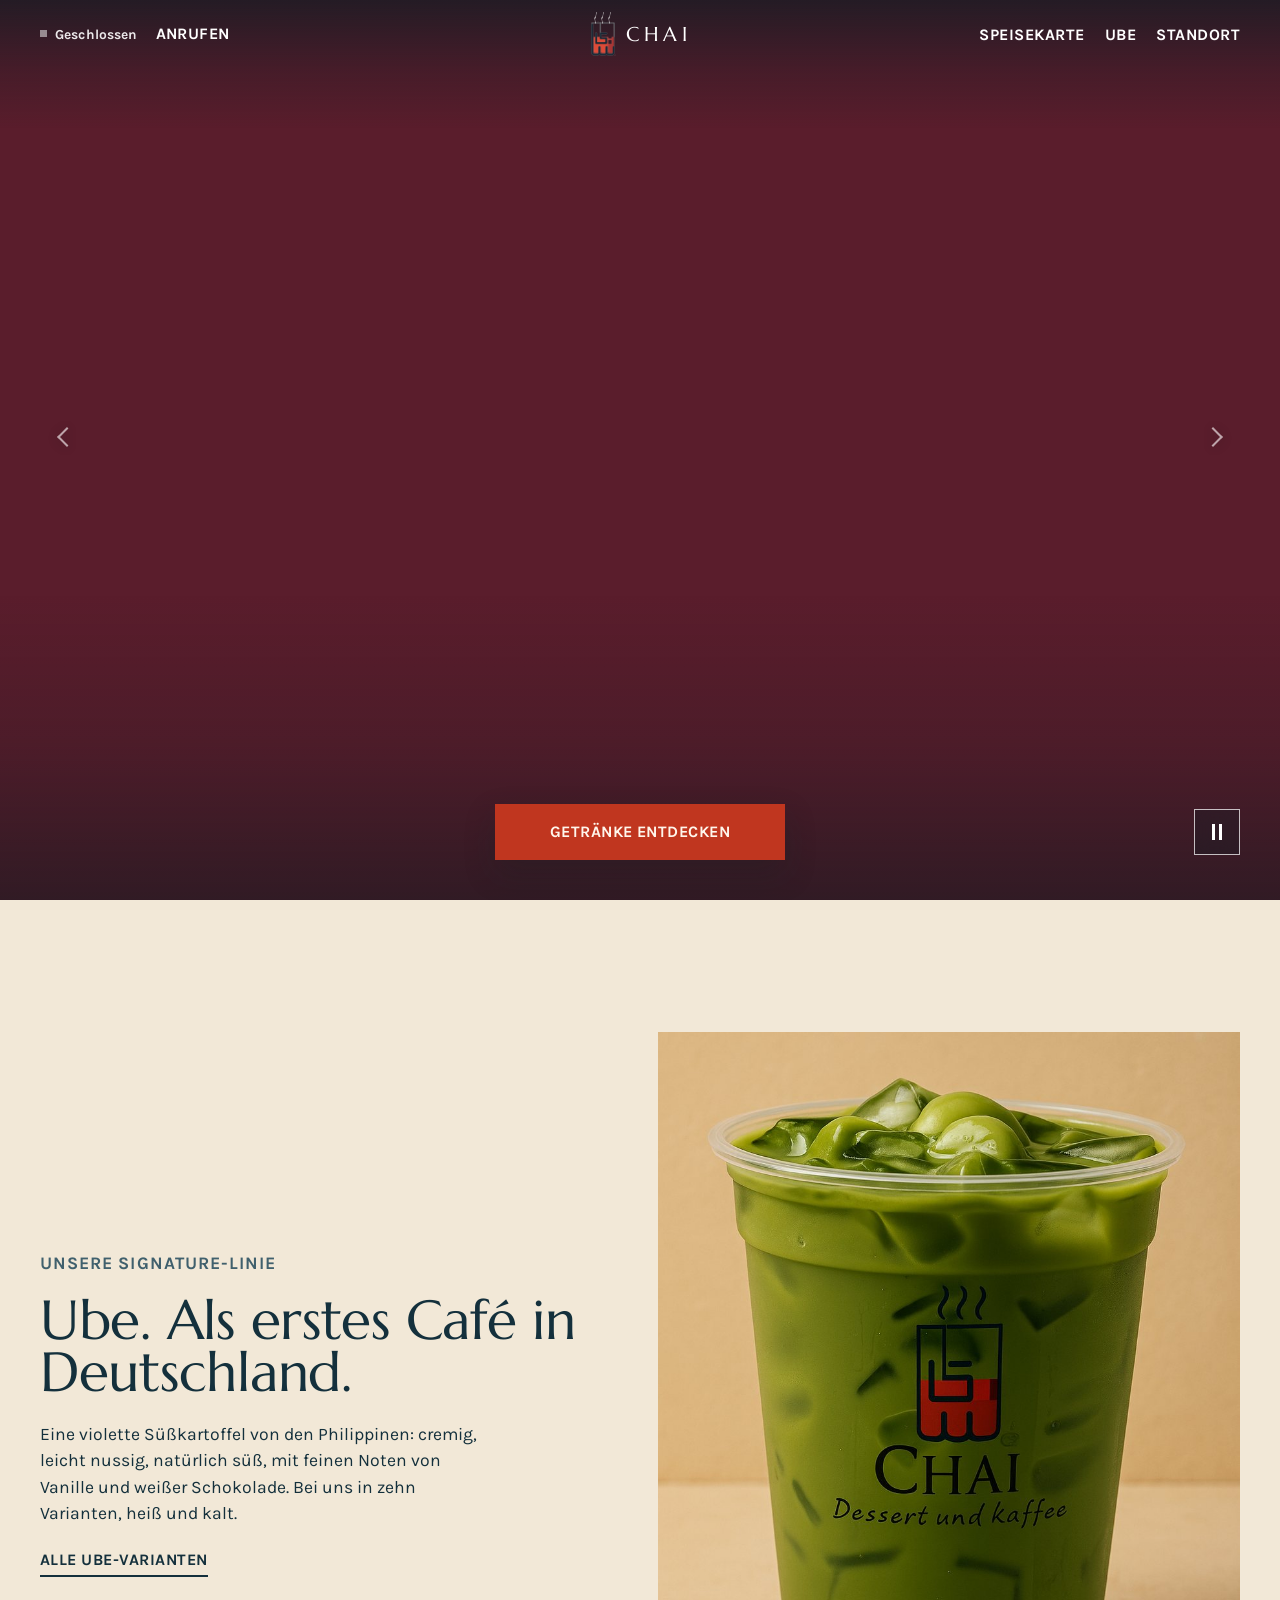
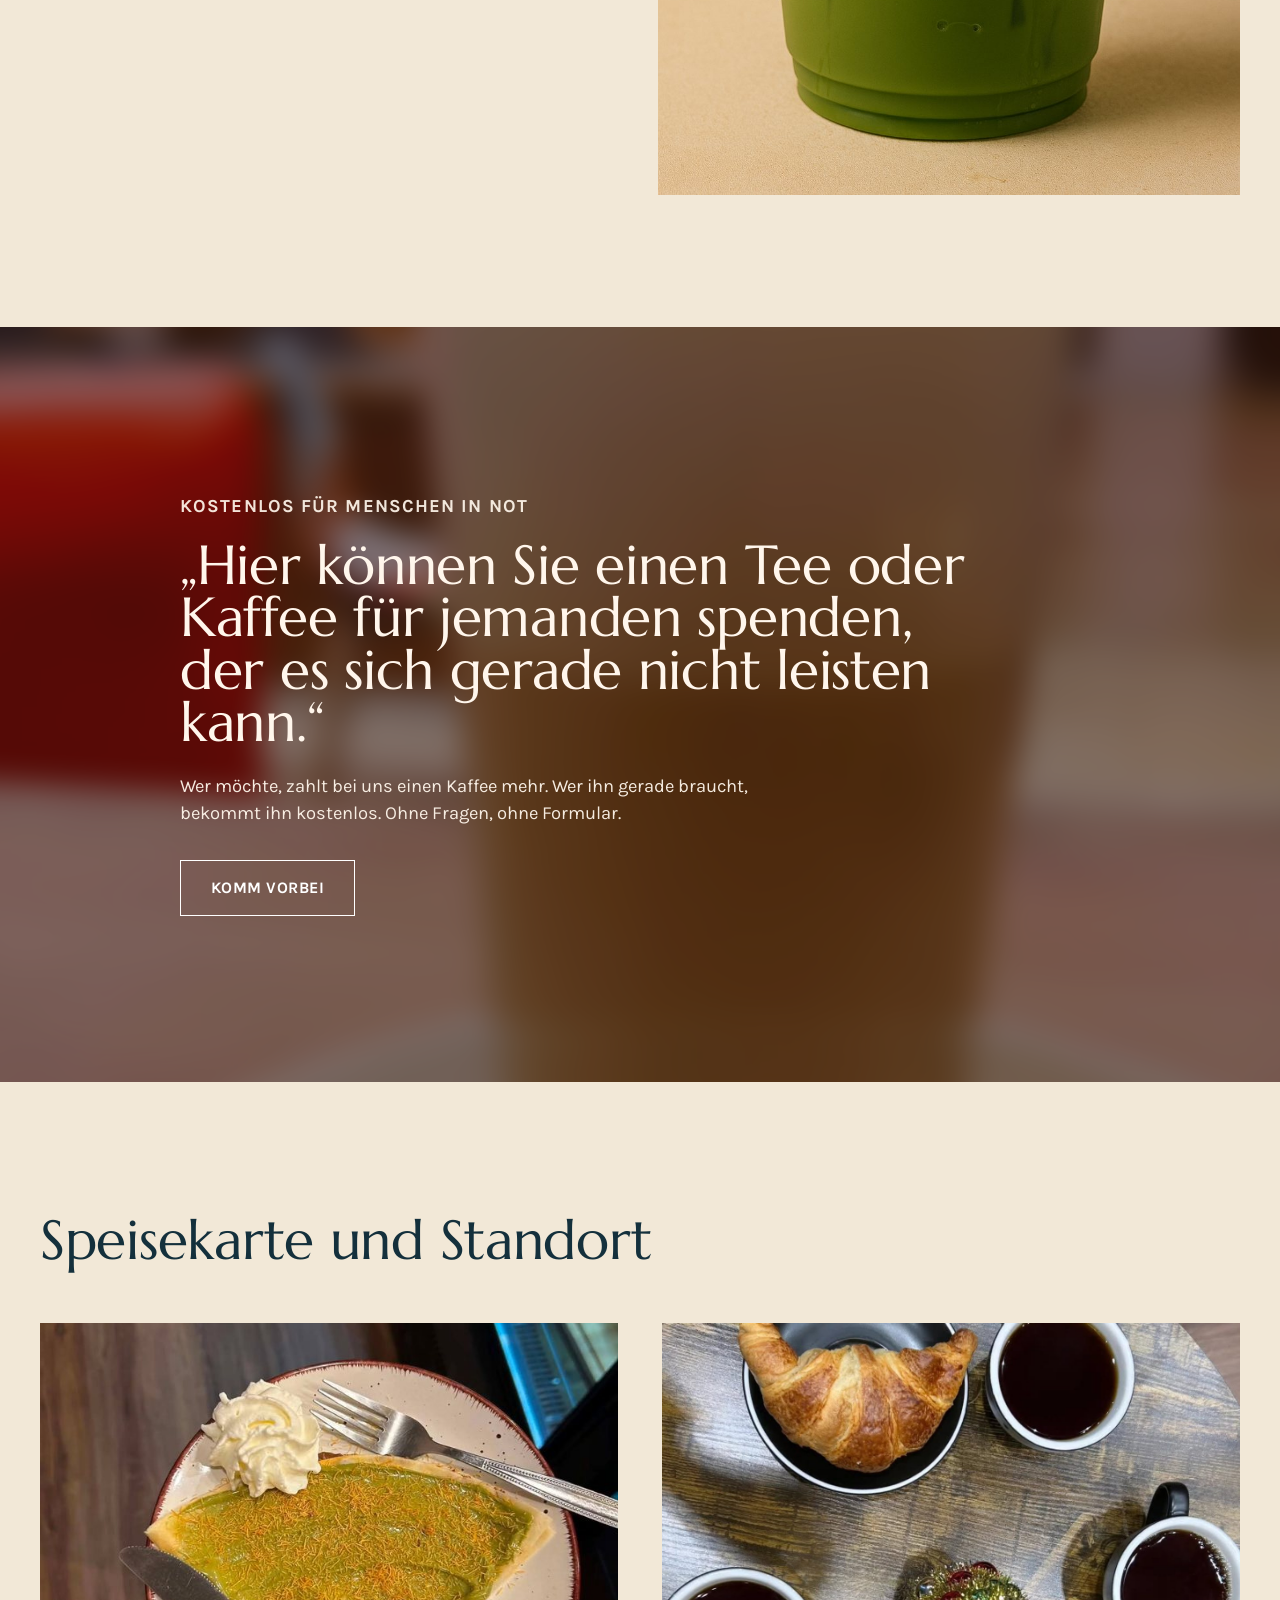
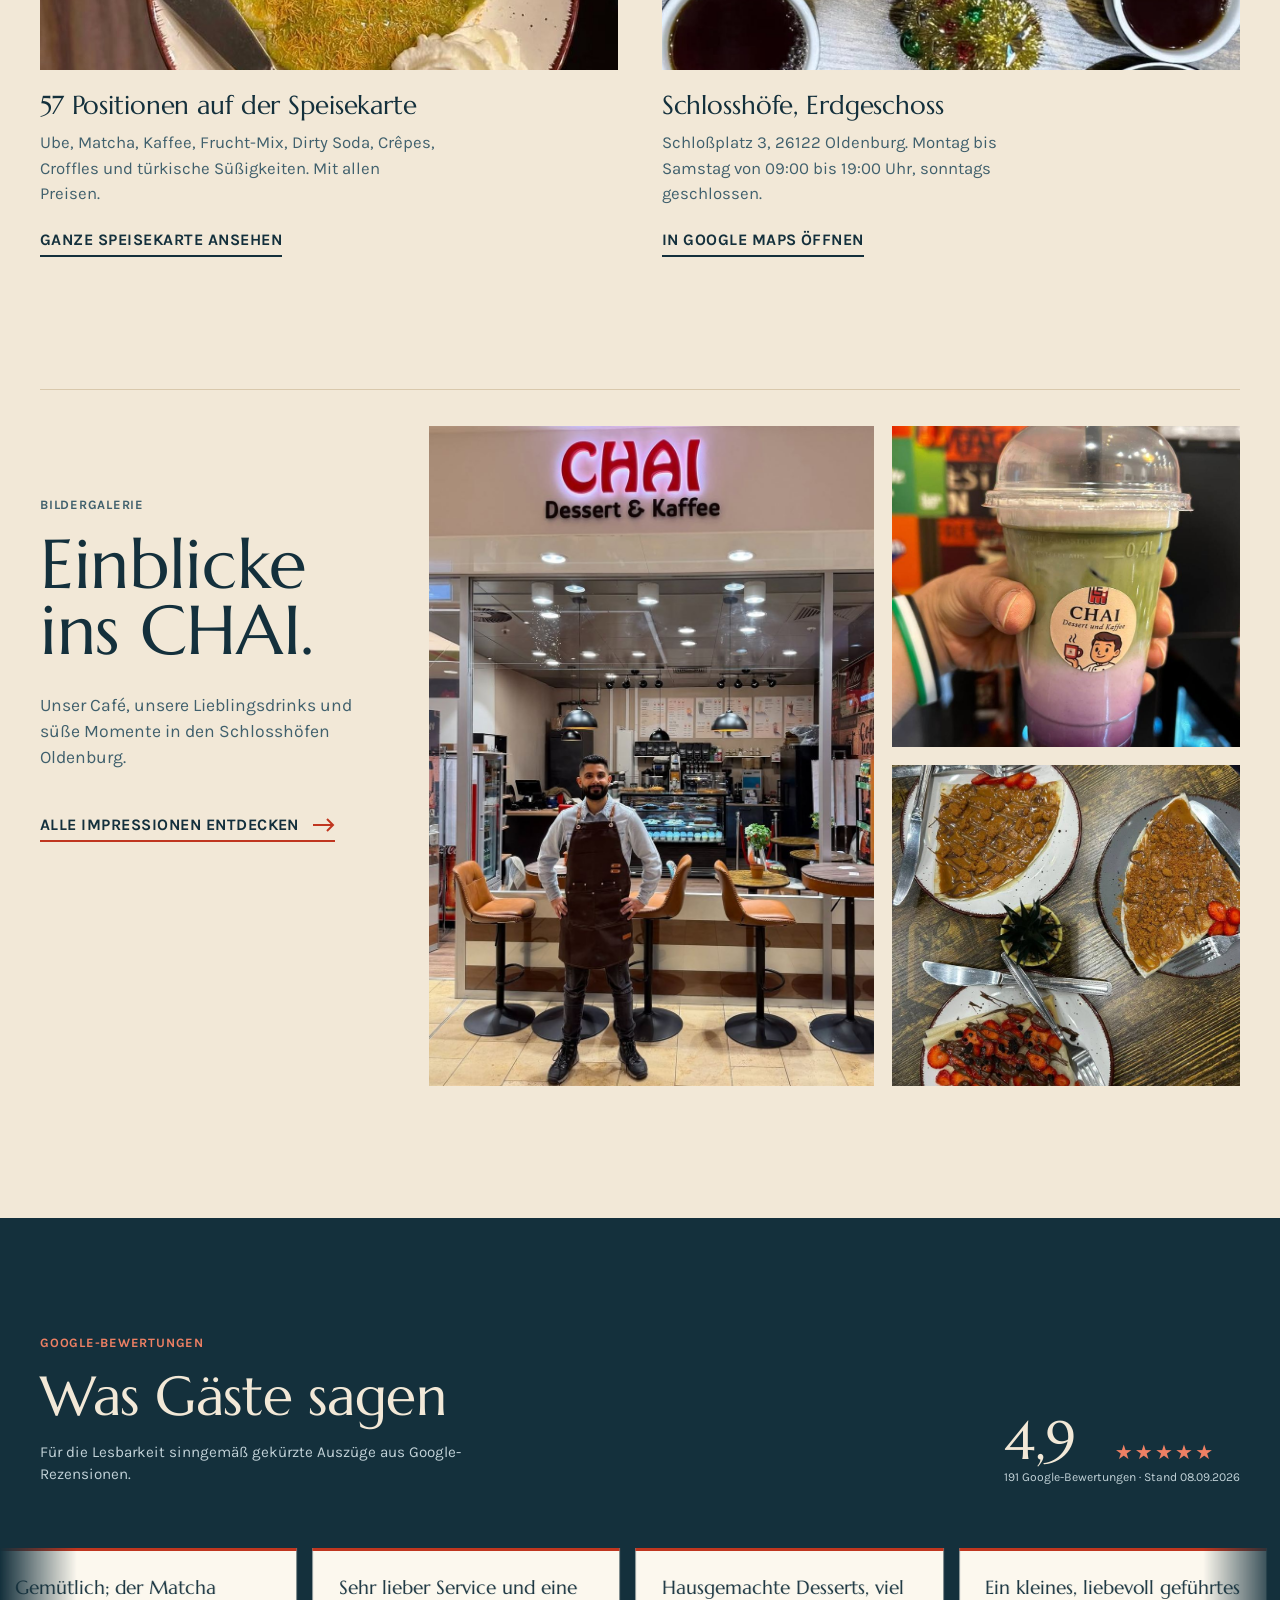
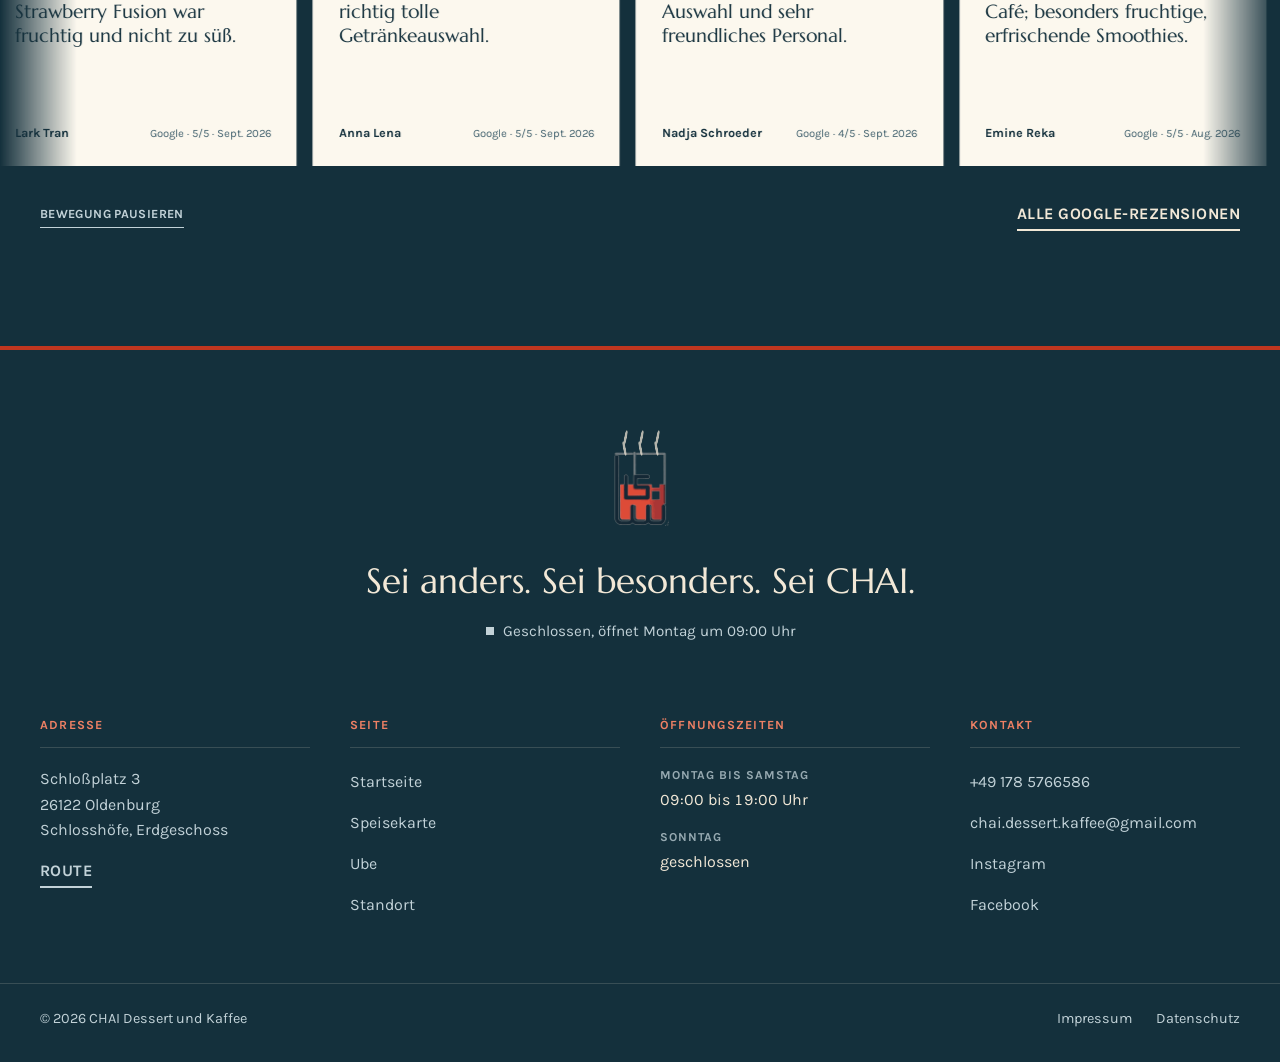
==== commit 81c94b5f: "Add gallery section and hero arrow/swipe controls - New "Einblicke ins CHAI." gallery section on the" ====
--- a/index.html
+++ b/index.html
@@ -1,33 +1,33 @@
-<!DOCTYPE html>
-<html lang="de">
-<head>
-<meta charset="utf-8">
-<meta name="viewport" content="width=device-width, initial-scale=1">
-<title>CHAI Dessert und Kaffee - Café in den Schlosshöfen Oldenburg</title>
-<meta name="description" content="Kaffee, Matcha, Ube, Frucht-Mix, Dirty Soda und frische Crêpes im Erdgeschoss der Schlosshöfe Oldenburg. Montag bis Samstag 09:00 bis 19:00 Uhr.">
-<meta name="color-scheme" content="light">
-<meta name="theme-color" content="#F2E8D7">
-
-<meta property="og:type" content="website">
-<meta property="og:title" content="CHAI Dessert und Kaffee, Oldenburg">
-<meta property="og:description" content="Kaffee, Matcha, Ube und frische Crêpes in den Schlosshöfen Oldenburg.">
-<meta property="og:image" content="assets/img/og-image.jpg">
-<meta property="og:locale" content="de_DE">
-
-<link rel="icon" href="assets/img/favicon-32.png" sizes="32x32">
-<link rel="icon" href="assets/img/favicon-64.png" sizes="64x64">
-<link rel="apple-touch-icon" href="assets/img/apple-touch-icon.png">
-
+<!DOCTYPE html>
+<html lang="de">
+<head>
+<meta charset="utf-8">
+<meta name="viewport" content="width=device-width, initial-scale=1">
+<title>CHAI Dessert und Kaffee - Café in den Schlosshöfen Oldenburg</title>
+<meta name="description" content="Kaffee, Matcha, Ube, Frucht-Mix, Dirty Soda und frische Crêpes im Erdgeschoss der Schlosshöfe Oldenburg. Montag bis Samstag 09:00 bis 19:00 Uhr.">
+<meta name="color-scheme" content="light">
+<meta name="theme-color" content="#F2E8D7">
+
+<meta property="og:type" content="website">
+<meta property="og:title" content="CHAI Dessert und Kaffee, Oldenburg">
+<meta property="og:description" content="Kaffee, Matcha, Ube und frische Crêpes in den Schlosshöfen Oldenburg.">
+<meta property="og:image" content="assets/img/og-image.jpg">
+<meta property="og:locale" content="de_DE">
+
+<link rel="icon" href="assets/img/favicon-32.png" sizes="32x32">
+<link rel="icon" href="assets/img/favicon-64.png" sizes="64x64">
+<link rel="apple-touch-icon" href="assets/img/apple-touch-icon.png">
+
 <link rel="preload" as="font" type="font/woff2" href="assets/fonts/marcellus-400-latin.woff2" crossorigin>
 <link rel="preload" as="font" type="font/woff2" href="assets/fonts/karla-400-latin.woff2" crossorigin>
 <link rel="preload" as="image" type="image/webp" href="assets/img/hero-animation/strawberry-iced-ube-real-v2.webp">
 <link rel="stylesheet" href="assets/fonts/fonts.css">
-<link rel="stylesheet" href="styles.css?v=20260914-1">
-</head>
-<body>
-
-<a class="skip" href="#inhalt">Zum Inhalt springen</a>
-
+<link rel="stylesheet" href="styles.css?v=20260914-4">
+</head>
+<body>
+
+<a class="skip" href="#inhalt">Zum Inhalt springen</a>
+
 <header class="site-header" id="kopf">
   <nav class="nav" aria-label="Hauptnavigation">
     <div class="nav-contact">
@@ -48,17 +48,17 @@
       <li><a href="#standort">Standort</a></li>
     </ul>
   </nav>
-</header>
-
-<main id="inhalt">
-
+</header>
+
+<main id="inhalt">
+
   <!-- ===== 1 · Automatisch wechselnde CHAI-Getraenke ===== -->
   <section class="hero hero-showcase on-dark" aria-labelledby="hero-title">
     <h1 class="visually-hidden" id="hero-title">CHAI Getränkespezialitäten in Oldenburg</h1>
     <p class="visually-hidden">Im Wechsel: Strawberry Iced Ube, Schoko Iced Ube, Matcha Frappé, Oreo Frappé, Caramel Mochi, Blue Lagoon, Ananas Mojito, Mango Coconut Dream und Berry Love.</p>
 
     <div class="hero-stage" data-hero-stage>
-      <div class="hero-palette hero-palette--berry" style="--hero-delay:-1.2s" aria-hidden="true"></div>
+      <div class="hero-palette hero-palette--berry is-current" style="--hero-delay:-1.2s" aria-hidden="true"></div>
       <div class="hero-palette hero-palette--schoko" style="--hero-delay:4.4s" aria-hidden="true"></div>
       <div class="hero-palette hero-palette--matcha" style="--hero-delay:10s" aria-hidden="true"></div>
       <div class="hero-palette hero-palette--oreo" style="--hero-delay:15.6s" aria-hidden="true"></div>
@@ -68,7 +68,7 @@
       <div class="hero-palette hero-palette--mango" style="--hero-delay:38s" aria-hidden="true"></div>
       <div class="hero-palette hero-palette--berry-love" style="--hero-delay:43.6s" aria-hidden="true"></div>
 
-      <div class="hero-drink-scene hero-drink-scene--berry" style="--hero-delay:-1.2s" aria-hidden="true">
+      <div class="hero-drink-scene hero-drink-scene--berry is-current" style="--hero-delay:-1.2s" aria-hidden="true">
         <div class="hero-ingredients hero-ingredients--berry">
           <img class="hero-ingredient hero-ingredient--berry-whole" src="assets/img/hero-animation/strawberry.webp" alt="" width="360" height="329" decoding="async" style="--desktop-x:-118px;--desktop-y:-238px;--desktop-size:92px;--mobile-x:-20vw;--mobile-y:-22vh;--mobile-size:64px;--r:-17deg;--s:1;--lag:0s">
           <img class="hero-ingredient hero-ingredient--ube-chunks" src="assets/img/hero-animation/ube-chunks-v3.png" alt="" width="400" height="270" decoding="async" style="--desktop-x:-246px;--desktop-y:-145px;--desktop-size:120px;--mobile-x:-38vw;--mobile-y:-13vh;--mobile-size:82px;--r:11deg;--s:1;--lag:.12s">
@@ -227,6 +227,16 @@
       </div>
     </div>
 
+    <button class="hero-arrow hero-arrow--prev" type="button" data-hero-step="-1" hidden
+            aria-controls="hero-live" aria-label="Vorheriges Getränk">
+      <span aria-hidden="true"></span>
+    </button>
+    <button class="hero-arrow hero-arrow--next" type="button" data-hero-step="1" hidden
+            aria-controls="hero-live" aria-label="Nächstes Getränk">
+      <span aria-hidden="true"></span>
+    </button>
+    <p class="visually-hidden" id="hero-live" aria-live="polite" data-hero-live></p>
+
     <div class="hero-controls">
       <a class="btn btn-solid hero-cta" href="speisekarte.html">Getränke entdecken</a>
       <button class="hero-motion-toggle" type="button" data-hero-toggle hidden
@@ -235,62 +245,88 @@
       </button>
     </div>
   </section>
-
+
   <!-- ===== 2 · Leere Fläche, ein Foto daneben ===== -->
   <section class="plain plain--converge" id="ube">
     <div class="plain-grid">
       <div class="plain-copy reveal reveal-from-left">
-        <p class="label">Unsere Signature-Linie</p>
-        <h2 class="h-block">Ube. Als erstes Café in Deutschland.</h2>
-        <p>Eine violette Süßkartoffel von den Philippinen: cremig, leicht nussig, natürlich süß, mit feinen Noten von Vanille und weißer Schokolade. Bei uns in zehn Varianten, heiß und kalt.</p>
-        <a class="link-u" href="speisekarte.html">Alle Ube-Varianten</a>
-      </div>
+        <p class="label">Unsere Signature-Linie</p>
+        <h2 class="h-block">Ube. Als erstes Café in Deutschland.</h2>
+        <p>Eine violette Süßkartoffel von den Philippinen: cremig, leicht nussig, natürlich süß, mit feinen Noten von Vanille und weißer Schokolade. Bei uns in zehn Varianten, heiß und kalt.</p>
+        <a class="link-u" href="speisekarte.html">Alle Ube-Varianten</a>
+      </div>
       <figure class="plain-figure reveal reveal-from-right">
-        <img src="assets/img/ritual-produkt.jpg" width="900" height="1180"
-             alt="Eis Matcha Latte im CHAI Becher vor cremefarbenem Hintergrund" loading="lazy" decoding="async">
-      </figure>
-    </div>
-  </section>
-
-  <!-- ===== 3 · Unscharfes Foto aus dem Cafe als Flaeche ===== -->
-  <section class="block-photo on-dark">
-    <div class="block-media" aria-hidden="true">
-      <img src="assets/img/blur-cafe.jpg" width="1600" height="700" alt="" loading="lazy" decoding="async">
-    </div>
-    <div class="inner reveal">
-      <p class="label">Kostenlos für Menschen in Not</p>
-      <h2 class="h-block">„Hier können Sie einen Tee oder Kaffee für jemanden spenden, der es sich gerade nicht leisten kann.“</h2>
-      <p>Wer möchte, zahlt bei uns einen Kaffee mehr. Wer ihn gerade braucht, bekommt ihn kostenlos. Ohne Fragen, ohne Formular.</p>
-      <div class="actions">
-        <a class="btn btn-line" href="#standort">Komm vorbei</a>
-      </div>
-    </div>
-  </section>
-
+        <img src="assets/img/ritual-produkt.jpg" width="900" height="1180"
+             alt="Eis Matcha Latte im CHAI Becher vor cremefarbenem Hintergrund" loading="lazy" decoding="async">
+      </figure>
+    </div>
+  </section>
+
+  <!-- ===== 3 · Unscharfes Foto aus dem Cafe als Flaeche ===== -->
+  <section class="block-photo on-dark">
+    <div class="block-media" aria-hidden="true">
+      <img src="assets/img/blur-cafe.jpg" width="1600" height="700" alt="" loading="lazy" decoding="async">
+    </div>
+    <div class="inner reveal">
+      <p class="label">Kostenlos für Menschen in Not</p>
+      <h2 class="h-block">„Hier können Sie einen Tee oder Kaffee für jemanden spenden, der es sich gerade nicht leisten kann.“</h2>
+      <p>Wer möchte, zahlt bei uns einen Kaffee mehr. Wer ihn gerade braucht, bekommt ihn kostenlos. Ohne Fragen, ohne Formular.</p>
+      <div class="actions">
+        <a class="btn btn-line" href="#standort">Komm vorbei</a>
+      </div>
+    </div>
+  </section>
+
   <!-- ===== 4 · Leere Fläche, zwei Fotos ===== -->
   <section class="plain" id="standort">
     <div class="duo-head reveal">
-      <h2 class="h-block">Speisekarte und Standort</h2>
-    </div>
-    <div class="duo">
-      <figure class="reveal">
-        <img src="assets/img/menu-crepe.jpg" width="720" height="640"
-             alt="Crêpe mit Pistaziencreme auf dem Teller" loading="lazy" decoding="async">
+      <h2 class="h-block">Speisekarte und Standort</h2>
+    </div>
+    <div class="duo">
+      <figure class="reveal">
+        <img src="assets/img/menu-crepe.jpg" width="720" height="640"
+             alt="Crêpe mit Pistaziencreme auf dem Teller" loading="lazy" decoding="async">
         <h3 class="h-card">57 Positionen auf der Speisekarte</h3>
-        <p>Ube, Matcha, Kaffee, Frucht-Mix, Dirty Soda, Crêpes, Croffles und türkische Süßigkeiten. Mit allen Preisen.</p>
-        <a class="link-u" href="speisekarte.html">Ganze Speisekarte ansehen</a>
-      </figure>
-      <figure class="reveal">
-        <img src="assets/img/standort-bg.jpg" width="1800" height="788"
-             alt="Tisch mit Croissants und Kaffee im Café" loading="lazy" decoding="async">
-        <h3 class="h-card">Schlosshöfe, Erdgeschoss</h3>
-        <p>Schloßplatz 3, 26122 Oldenburg. Montag bis Samstag von 09:00 bis 19:00 Uhr, sonntags geschlossen.</p>
-        <a class="link-u" href="https://maps.google.com/?q=Chai,+Dessert+und+Kaffee,+Schlo%C3%9Fplatz+3,+26122+Oldenburg" target="_blank" rel="noopener">In Google Maps öffnen</a>
-      </figure>
-    </div>
-  </section>
-
-  <!-- ===== 5 · Stimmen unserer Gäste ===== -->
+        <p>Ube, Matcha, Kaffee, Frucht-Mix, Dirty Soda, Crêpes, Croffles und türkische Süßigkeiten. Mit allen Preisen.</p>
+        <a class="link-u" href="speisekarte.html">Ganze Speisekarte ansehen</a>
+      </figure>
+      <figure class="reveal">
+        <img src="assets/img/standort-bg.jpg" width="1800" height="788"
+             alt="Tisch mit Croissants und Kaffee im Café" loading="lazy" decoding="async">
+        <h3 class="h-card">Schlosshöfe, Erdgeschoss</h3>
+        <p>Schloßplatz 3, 26122 Oldenburg. Montag bis Samstag von 09:00 bis 19:00 Uhr, sonntags geschlossen.</p>
+        <a class="link-u" href="https://maps.google.com/?q=Chai,+Dessert+und+Kaffee,+Schlo%C3%9Fplatz+3,+26122+Oldenburg" target="_blank" rel="noopener">In Google Maps öffnen</a>
+      </figure>
+    </div>
+  </section>
+
+  <!-- ===== 5 · Bildergalerie: Text links, drei Fotos als Mosaik ===== -->
+  <section class="gallery-section" id="einblicke" aria-labelledby="gallery-title">
+    <div class="gallery">
+      <div class="gallery-copy reveal">
+        <p class="label">Bildergalerie</p>
+        <h2 class="h-block gallery-title" id="gallery-title">Einblicke<br> ins CHAI.</h2>
+        <p>Unser Café, unsere Lieblingsdrinks und süße Momente in den Schlosshöfen Oldenburg.</p>
+        <a class="link-u link-arrow" href="https://www.instagram.com/chai.dessert.kaffee/" target="_blank" rel="noopener">Alle Impressionen entdecken</a>
+      </div>
+      <div class="gallery-mosaic">
+        <figure class="gallery-tile gallery-tile--tall reveal">
+          <img src="assets/img/galerie-laden.jpg" width="1100" height="1375"
+               alt="Teammitglied in brauner Schürze vor dem Laden CHAI Dessert &amp; Kaffee mit Theke und Barhockern" loading="lazy" decoding="async">
+        </figure>
+        <figure class="gallery-tile reveal">
+          <img src="assets/img/galerie-matcha-ube.jpg" width="900" height="1200"
+               alt="Matcha Ube Latte im CHAI Becher, grün über violett geschichtet" loading="lazy" decoding="async">
+        </figure>
+        <figure class="gallery-tile reveal">
+          <img src="assets/img/galerie-crepes.jpg" width="900" height="1200"
+               alt="Drei Crêpes von oben: zweimal Lotus Biscoff, einmal Erdbeere und Schoko" loading="lazy" decoding="async">
+        </figure>
+      </div>
+    </div>
+  </section>
+
+  <!-- ===== 6 · Stimmen unserer Gäste ===== -->
   <section class="reviews-section" id="bewertungen" aria-labelledby="reviews-title">
     <div class="reviews-header reviews-shell reveal">
       <div>
@@ -357,8 +393,8 @@
   </section>
 
 </main>
-
-<footer class="site-footer">
+
+<footer class="site-footer">
   <div class="foot-top">
     <div class="foot-mark reveal">
       <span class="logo-symbol logo-symbol--footer" aria-hidden="true">
@@ -366,87 +402,87 @@
         <span class="logo-symbol__steam"><i></i><i></i><i></i></span>
       </span>
     </div>
-    <p class="foot-claim">Sei anders. Sei besonders. Sei CHAI.</p>
-    <p class="foot-status" data-status hidden><span class="dot" aria-hidden="true"></span><span data-status-text></span></p>
-  </div>
-
-  <div class="foot-grid">
-    <div>
-      <h4>Adresse</h4>
-      <p class="foot-address">
-        Schloßplatz 3<br>
-        26122 Oldenburg<br>
-        Schlosshöfe, Erdgeschoss
-      </p>
-      <a class="link-u foot-maps" href="https://maps.google.com/?q=Chai,+Dessert+und+Kaffee,+Schlo%C3%9Fplatz+3,+26122+Oldenburg" target="_blank" rel="noopener">Route</a>
-    </div>
-    <div>
-      <h4>Seite</h4>
-      <ul>
-        <li><a href="#kopf">Startseite</a></li>
-        <li><a href="speisekarte.html">Speisekarte</a></li>
-        <li><a href="#ube">Ube</a></li>
-        <li><a href="#standort">Standort</a></li>
-      </ul>
-    </div>
-    <div>
-      <h4>Öffnungszeiten</h4>
-      <dl class="hours-list">
-        <div><dt>Montag bis Samstag</dt><dd>09:00 bis 19:00 Uhr</dd></div>
-        <div><dt>Sonntag</dt><dd>geschlossen</dd></div>
-      </dl>
-    </div>
-    <div>
-      <h4>Kontakt</h4>
-      <ul>
-        <li><a href="tel:+491785766586">+49 178 5766586</a></li>
-        <li><a href="mailto:chai.dessert.kaffee@gmail.com">chai.dessert.kaffee<span class="wbr"></span>@gmail.com</a></li>
-        <li><a href="https://www.instagram.com/chai.dessert.kaffee/" target="_blank" rel="noopener">Instagram</a></li>
-        <li><a href="https://www.facebook.com/p/CHAI-Dessert-und-Kaffee-61582278866664/" target="_blank" rel="noopener">Facebook</a></li>
-      </ul>
-    </div>
-  </div>
-
-  <div class="foot-bottom">
-    <span>© 2026 CHAI Dessert und Kaffee</span>
-    <span class="foot-legal"><a href="impressum.html">Impressum</a><a href="datenschutz.html">Datenschutz</a></span>
-  </div>
-</footer>
-
-<script type="application/ld+json">
-{
-  "@context": "https://schema.org",
-  "@type": "CafeOrCoffeeShop",
-  "name": "CHAI Dessert und Kaffee",
-  "image": "assets/img/og-image.jpg",
-  "description": "Café in den Schlosshöfen Oldenburg mit Kaffee, Matcha, Ube-Getränken, Frucht-Mix, Dirty Soda, Crêpes, Croffles und türkischen Süßigkeiten.",
-  "address": {
-    "@type": "PostalAddress",
-    "streetAddress": "Schloßplatz 3",
-    "postalCode": "26122",
-    "addressLocality": "Oldenburg",
-    "addressRegion": "Niedersachsen",
-    "addressCountry": "DE"
-  },
-  "geo": { "@type": "GeoCoordinates", "latitude": 53.1384619, "longitude": 8.216009 },
-  "telephone": "+49 178 5766586",
-  "email": "chai.dessert.kaffee@gmail.com",
-  "priceRange": "€",
-  "servesCuisine": ["Kaffee", "Desserts", "Türkische Süßigkeiten", "Crêpes"],
-  "openingHoursSpecification": [{
-    "@type": "OpeningHoursSpecification",
-    "dayOfWeek": ["Monday","Tuesday","Wednesday","Thursday","Friday","Saturday"],
-    "opens": "09:00",
-    "closes": "19:00"
-  }],
+    <p class="foot-claim">Sei anders. Sei besonders. Sei CHAI.</p>
+    <p class="foot-status" data-status hidden><span class="dot" aria-hidden="true"></span><span data-status-text></span></p>
+  </div>
+
+  <div class="foot-grid">
+    <div>
+      <h4>Adresse</h4>
+      <p class="foot-address">
+        Schloßplatz 3<br>
+        26122 Oldenburg<br>
+        Schlosshöfe, Erdgeschoss
+      </p>
+      <a class="link-u foot-maps" href="https://maps.google.com/?q=Chai,+Dessert+und+Kaffee,+Schlo%C3%9Fplatz+3,+26122+Oldenburg" target="_blank" rel="noopener">Route</a>
+    </div>
+    <div>
+      <h4>Seite</h4>
+      <ul>
+        <li><a href="#kopf">Startseite</a></li>
+        <li><a href="speisekarte.html">Speisekarte</a></li>
+        <li><a href="#ube">Ube</a></li>
+        <li><a href="#standort">Standort</a></li>
+      </ul>
+    </div>
+    <div>
+      <h4>Öffnungszeiten</h4>
+      <dl class="hours-list">
+        <div><dt>Montag bis Samstag</dt><dd>09:00 bis 19:00 Uhr</dd></div>
+        <div><dt>Sonntag</dt><dd>geschlossen</dd></div>
+      </dl>
+    </div>
+    <div>
+      <h4>Kontakt</h4>
+      <ul>
+        <li><a href="tel:+491785766586">+49 178 5766586</a></li>
+        <li><a href="mailto:chai.dessert.kaffee@gmail.com">chai.dessert.kaffee<span class="wbr"></span>@gmail.com</a></li>
+        <li><a href="https://www.instagram.com/chai.dessert.kaffee/" target="_blank" rel="noopener">Instagram</a></li>
+        <li><a href="https://www.facebook.com/p/CHAI-Dessert-und-Kaffee-61582278866664/" target="_blank" rel="noopener">Facebook</a></li>
+      </ul>
+    </div>
+  </div>
+
+  <div class="foot-bottom">
+    <span>© 2026 CHAI Dessert und Kaffee</span>
+    <span class="foot-legal"><a href="impressum.html">Impressum</a><a href="datenschutz.html">Datenschutz</a></span>
+  </div>
+</footer>
+
+<script type="application/ld+json">
+{
+  "@context": "https://schema.org",
+  "@type": "CafeOrCoffeeShop",
+  "name": "CHAI Dessert und Kaffee",
+  "image": "assets/img/og-image.jpg",
+  "description": "Café in den Schlosshöfen Oldenburg mit Kaffee, Matcha, Ube-Getränken, Frucht-Mix, Dirty Soda, Crêpes, Croffles und türkischen Süßigkeiten.",
+  "address": {
+    "@type": "PostalAddress",
+    "streetAddress": "Schloßplatz 3",
+    "postalCode": "26122",
+    "addressLocality": "Oldenburg",
+    "addressRegion": "Niedersachsen",
+    "addressCountry": "DE"
+  },
+  "geo": { "@type": "GeoCoordinates", "latitude": 53.1384619, "longitude": 8.216009 },
+  "telephone": "+49 178 5766586",
+  "email": "chai.dessert.kaffee@gmail.com",
+  "priceRange": "€",
+  "servesCuisine": ["Kaffee", "Desserts", "Türkische Süßigkeiten", "Crêpes"],
+  "openingHoursSpecification": [{
+    "@type": "OpeningHoursSpecification",
+    "dayOfWeek": ["Monday","Tuesday","Wednesday","Thursday","Friday","Saturday"],
+    "opens": "09:00",
+    "closes": "19:00"
+  }],
   "aggregateRating": { "@type": "AggregateRating", "ratingValue": "4.9", "reviewCount": "191" },
-  "sameAs": [
-    "https://www.instagram.com/chai.dessert.kaffee/",
-    "https://www.facebook.com/p/CHAI-Dessert-und-Kaffee-61582278866664/"
-  ]
-}
-</script>
-
-<script src="main.js?v=20260912-1" defer></script>
-</body>
-</html>
+  "sameAs": [
+    "https://www.instagram.com/chai.dessert.kaffee/",
+    "https://www.facebook.com/p/CHAI-Dessert-und-Kaffee-61582278866664/"
+  ]
+}
+</script>
+
+<script src="main.js?v=20260914-1" defer></script>
+</body>
+</html>
--- a/styles.css
+++ b/styles.css
@@ -1,84 +1,85 @@
-/* ============================================================
-   CHAI Dessert und Kaffee - Oldenburg
-
+/* ============================================================
+   CHAI Dessert und Kaffee - Oldenburg
+
    Feste, transparente Navigation ueber einem Vollbild, danach ein
    kurzer Wechsel aus ruhigen Flaechen und einem vollflaechigen
    Farbblock. Die volle Karte liegt auf einer eigenen Seite.
-
-   Abschnittsfolge der Startseite:
+
+   Abschnittsfolge der Startseite:
    1  Wechselnde Getraenke mit animierten Zutaten, ganzer Bildschirm
-   2  leere Flaeche, ein Foto daneben
-   3  unscharfes Foto aus dem Cafe, Text darauf
-   4  leere Flaeche, zwei Fotos
-   5  Stimmen der Gaeste als laufende Linie
-   6  Fusszeile in Navy
-
-   Farben ausschliesslich aus dem Logo: Creme vom Aufkleber,
-   Navy vom Teeglas, Chai-Rot vom Tee.
-   Kanten durchgehend hart, ohne Rundung.
-   ============================================================ */
-
-:root{
-  color-scheme: light;
-
-  --bg:        #F2E8D7;
-  --bg-warm:   #E9DAC1;
-  --surface:   #FCF8EE;
-  --line:      #D9C8AC;
-  --line-soft: #E6D8C0;
-
-  --ink:       #14303C;
-  --ink-2:     #40606D;
-
-  --accent:     #C0361F;
-  --accent-ink: #A82F1B;
-  --on-accent:  #FFF6EC;
-
-  --navy:           #14303C;
-  --on-navy:        #F2E8D7;
-  --on-navy-2:      #C2D2D8;
-  --accent-on-navy: #EE8064;
-
-  --pad-x: clamp(20px, 4vw, 40px);
-  --wrap: 1360px;
-  --head-h: 68px;
-}
-
-*,*::before,*::after{ box-sizing:border-box }
-
-html{ scroll-behavior:smooth }
-@media (prefers-reduced-motion: reduce){ html{ scroll-behavior:auto } }
-
-body{
-  margin:0;
-  background:var(--bg);
-  color:var(--ink);
-  font-family:"Karla","Segoe UI",system-ui,sans-serif;
-  font-size:20px;
-  line-height:1.5;
-  -webkit-font-smoothing:antialiased;
-  overflow-x:hidden;
-}
-
-img{ max-width:100%; height:auto; display:block }
-a{ color:inherit }
-
-/* ---------- Typografie ---------- */
-h1,h2,h3,h4{ font-family:"Marcellus",Georgia,serif; font-weight:400; margin:0; letter-spacing:-.005em }
-.h-hero{ font-size:clamp(2.6rem, 5.6vw, 3.75rem); line-height:.95 }
-.h-block{ font-size:clamp(2.1rem, 4.4vw, 3.45rem); line-height:.95 }
-.h-card{ font-size:clamp(1.4rem, 2vw, 1.6rem); line-height:1.05 }
-
-.label{
-  font-size:.8rem; font-weight:700; letter-spacing:.06em; text-transform:uppercase;
-  color:var(--ink-2); margin:0 0 18px;
-}
-p{ margin:0 0 18px }
-
-.skip{
-  position:absolute; left:-9999px; top:0; z-index:100;
-  background:var(--accent); color:var(--on-accent); padding:12px 20px;
-}
+   2  leere Flaeche, ein Foto daneben
+   3  unscharfes Foto aus dem Cafe, Text darauf
+   4  leere Flaeche, zwei Fotos
+   5  Bildergalerie, Text und drei Fotos als Mosaik
+   6  Stimmen der Gaeste als laufende Linie
+   7  Fusszeile in Navy
+
+   Farben ausschliesslich aus dem Logo: Creme vom Aufkleber,
+   Navy vom Teeglas, Chai-Rot vom Tee.
+   Kanten durchgehend hart, ohne Rundung.
+   ============================================================ */
+
+:root{
+  color-scheme: light;
+
+  --bg:        #F2E8D7;
+  --bg-warm:   #E9DAC1;
+  --surface:   #FCF8EE;
+  --line:      #D9C8AC;
+  --line-soft: #E6D8C0;
+
+  --ink:       #14303C;
+  --ink-2:     #40606D;
+
+  --accent:     #C0361F;
+  --accent-ink: #A82F1B;
+  --on-accent:  #FFF6EC;
+
+  --navy:           #14303C;
+  --on-navy:        #F2E8D7;
+  --on-navy-2:      #C2D2D8;
+  --accent-on-navy: #EE8064;
+
+  --pad-x: clamp(20px, 4vw, 40px);
+  --wrap: 1360px;
+  --head-h: 68px;
+}
+
+*,*::before,*::after{ box-sizing:border-box }
+
+html{ scroll-behavior:smooth }
+@media (prefers-reduced-motion: reduce){ html{ scroll-behavior:auto } }
+
+body{
+  margin:0;
+  background:var(--bg);
+  color:var(--ink);
+  font-family:"Karla","Segoe UI",system-ui,sans-serif;
+  font-size:20px;
+  line-height:1.5;
+  -webkit-font-smoothing:antialiased;
+  overflow-x:hidden;
+}
+
+img{ max-width:100%; height:auto; display:block }
+a{ color:inherit }
+
+/* ---------- Typografie ---------- */
+h1,h2,h3,h4{ font-family:"Marcellus",Georgia,serif; font-weight:400; margin:0; letter-spacing:-.005em }
+.h-hero{ font-size:clamp(2.6rem, 5.6vw, 3.75rem); line-height:.95 }
+.h-block{ font-size:clamp(2.1rem, 4.4vw, 3.45rem); line-height:.95 }
+.h-card{ font-size:clamp(1.4rem, 2vw, 1.6rem); line-height:1.05 }
+
+.label{
+  font-size:.8rem; font-weight:700; letter-spacing:.06em; text-transform:uppercase;
+  color:var(--ink-2); margin:0 0 18px;
+}
+p{ margin:0 0 18px }
+
+.skip{
+  position:absolute; left:-9999px; top:0; z-index:100;
+  background:var(--accent); color:var(--on-accent); padding:12px 20px;
+}
 .skip:focus{ left:0 }
 
 .visually-hidden{
@@ -86,33 +87,33 @@
   padding:0 !important; margin:-1px !important; overflow:hidden !important;
   clip:rect(0,0,0,0) !important; white-space:nowrap !important; border:0 !important;
 }
-
-:where(a,button,input,summary):focus-visible{ outline:2px solid var(--accent-ink); outline-offset:3px }
-
-/* ---------- Aktionen ---------- */
-.btn{
-  display:inline-flex; align-items:center; justify-content:center; white-space:nowrap;
-  font-family:inherit; font-size:1rem; font-weight:700; letter-spacing:.03em; text-transform:uppercase;
-  padding:15px 30px; border:1px solid transparent; text-decoration:none; cursor:pointer;
-  transition:background-color .18s, border-color .18s, color .18s, transform .18s;
-}
-.btn:active{ transform:translateY(1px) }
-.btn-solid{ background:var(--accent); color:var(--on-accent) }
-.btn-solid:hover{ background:var(--accent-ink) }
-.btn-line{ background:transparent; color:var(--ink); border-color:var(--ink) }
-.btn-line:hover{ background:var(--ink); color:var(--bg) }
-.on-dark .btn-line{ color:#FFFFFF; border-color:#FFFFFF }
-.on-dark .btn-line:hover{ background:#FFFFFF; color:var(--navy) }
-.on-red .btn-line{ color:var(--on-accent); border-color:var(--on-accent) }
-.on-red .btn-line:hover{ background:var(--on-accent); color:var(--accent) }
-
-.link-u{
-  display:inline-block; font-size:1rem; font-weight:700; letter-spacing:.03em;
-  text-transform:uppercase; text-decoration:none; padding-bottom:3px;
-  border-bottom:2px solid currentColor;
-}
-
-/* ---------- Navigation, nach dem Vorbild ---------- */
+
+:where(a,button,input,summary):focus-visible{ outline:2px solid var(--accent-ink); outline-offset:3px }
+
+/* ---------- Aktionen ---------- */
+.btn{
+  display:inline-flex; align-items:center; justify-content:center; white-space:nowrap;
+  font-family:inherit; font-size:1rem; font-weight:700; letter-spacing:.03em; text-transform:uppercase;
+  padding:15px 30px; border:1px solid transparent; text-decoration:none; cursor:pointer;
+  transition:background-color .18s, border-color .18s, color .18s, transform .18s;
+}
+.btn:active{ transform:translateY(1px) }
+.btn-solid{ background:var(--accent); color:var(--on-accent) }
+.btn-solid:hover{ background:var(--accent-ink) }
+.btn-line{ background:transparent; color:var(--ink); border-color:var(--ink) }
+.btn-line:hover{ background:var(--ink); color:var(--bg) }
+.on-dark .btn-line{ color:#FFFFFF; border-color:#FFFFFF }
+.on-dark .btn-line:hover{ background:#FFFFFF; color:var(--navy) }
+.on-red .btn-line{ color:var(--on-accent); border-color:var(--on-accent) }
+.on-red .btn-line:hover{ background:var(--on-accent); color:var(--accent) }
+
+.link-u{
+  display:inline-block; font-size:1rem; font-weight:700; letter-spacing:.03em;
+  text-transform:uppercase; text-decoration:none; padding-bottom:3px;
+  border-bottom:2px solid currentColor;
+}
+
+/* ---------- Navigation, nach dem Vorbild ---------- */
 .site-header{
   position:fixed; inset:0 0 auto 0; z-index:60;
   height:var(--head-h);
@@ -130,8 +131,8 @@
 }
 .site-header.is-over-hero{ background:transparent; color:#FFFFFF; box-shadow:none }
 .site-header.is-over-hero::after{ opacity:0 }
-
-/* Betriebsstatus, aus den Oeffnungszeiten berechnet */
+
+/* Betriebsstatus, aus den Oeffnungszeiten berechnet */
 .nav-status{
   display:inline-flex; align-items:center; gap:8px;
   font-size:.86rem; font-weight:600; letter-spacing:.01em; opacity:.9; white-space:nowrap;
@@ -139,7 +140,7 @@
 .nav-status .dot{ width:7px; height:7px; background:currentColor; opacity:.55; flex:none }
 .nav-status.is-open .dot{ background:#5FBF7A; opacity:1 }
 @media (max-width:900px){ .nav-status{ display:none } }
-
+
 .nav{
   position:relative; z-index:1;
   display:grid; grid-template-columns:1fr auto 1fr; align-items:center;
@@ -239,7 +240,7 @@
   --steam-height:25px;
   --steam-stroke:3px;
 }
-
+
 /* ---------- 1 Animierter Getraenkewechsel ---------- */
 .hero{
   position:relative; min-height:100dvh;
@@ -439,6 +440,38 @@
   border-left:14px solid currentColor;
 }
 .hero-motion-toggle[aria-pressed="true"] span::after{ display:none }
+/* Pfeile zum selbst Wechseln, halbtransparent auf Hoehe des Getraenks.
+   Wischen funktioniert auf der ganzen Flaeche, senkrechtes Scrollen bleibt frei. */
+.hero-showcase{ touch-action:pan-y pinch-zoom }
+.hero-stage{ -webkit-user-select:none; user-select:none }
+.hero-stage img{ -webkit-user-drag:none }
+.hero-arrow{
+  position:absolute; z-index:12; top:calc(50% + (var(--head-h) - 94px) / 2);
+  display:grid; place-items:center; width:48px; height:48px; padding:0;
+  border:0; background:none; color:#FFFFFF;
+  filter:drop-shadow(0 1px 6px rgba(12,24,24,.45));
+  opacity:.6; cursor:pointer; transform:translateY(-50%);
+  transition:opacity .18s;
+}
+.hero-arrow[hidden]{ display:none }
+.hero-arrow--prev{ left:var(--pad-x) }
+.hero-arrow--next{ right:var(--pad-x) }
+.hero-arrow:hover,
+.hero-arrow:focus-visible{ opacity:1 }
+.hero-arrow:focus-visible{ outline-color:#FFFFFF }
+.hero-arrow span{
+  width:14px; height:14px; border-top:2px solid currentColor; border-left:2px solid currentColor;
+  transition:translate .18s;
+}
+.hero-arrow--prev span{ transform:translateX(3px) rotate(-45deg) }
+.hero-arrow--next span{ transform:translateX(-3px) rotate(135deg) }
+.hero-arrow--prev:hover span{ translate:-3px 0 }
+.hero-arrow--next:hover span{ translate:3px 0 }
+/* Auf dem Handy nur Wischen, die Pfeile bleiben unsichtbar. */
+@media (max-width:820px){
+  .hero-arrow{ display:none }
+}
+
 .hero-showcase.is-paused :is(.hero-palette,.hero-drink-scene,.hero-ingredient),
 .hero-showcase.is-out-of-view :is(.hero-palette,.hero-drink-scene,.hero-ingredient){ animation-play-state:paused }
 
@@ -497,7 +530,7 @@
   .hero-motion-toggle span::after{ right:14px }
   .hero-motion-toggle[aria-pressed="true"] span::before{ top:9px; left:14px }
 }
-
+
 /* ---------- 2 und 4: bewusst ruhige, einfarbige Flaechen ---------- */
 .plain{ padding-block:clamp(72px,11vw,132px) }
 .plain--converge{ overflow:hidden }
@@ -506,100 +539,149 @@
   gap:clamp(32px,5vw,72px); align-items:center;
   width:100%; max-width:var(--wrap); margin-inline:auto; padding-inline:var(--pad-x);
 }
-
-.plain-copy h2{ margin-bottom:22px }
-.plain-copy p{ font-size:1.1rem; max-width:44ch }
-.plain-figure{ margin:0 }
-.plain-figure img{ width:100% }
-@media (max-width:900px){ .plain-grid{ grid-template-columns:1fr } }
-
-.duo-head{ width:100%; max-width:var(--wrap); margin:0 auto clamp(34px,5vw,56px); padding-inline:var(--pad-x) }
-.duo{
-  display:grid; grid-template-columns:1fr 1fr; gap:clamp(24px,3.4vw,48px);
-  width:100%; max-width:var(--wrap); margin-inline:auto; padding-inline:var(--pad-x);
-}
-.duo figure{ margin:0 }
-.duo img{ width:100%; aspect-ratio:5/3; object-fit:cover; margin-bottom:22px }
-.duo h3{ margin-bottom:12px }
-.duo p{ font-size:1.05rem; color:var(--ink-2); max-width:40ch }
-@media (max-width:820px){ .duo{ grid-template-columns:1fr; gap:48px } }
-
-/* ---------- 3 Farbblock ---------- */
-/* Unscharfes Foto aus dem Cafe traegt die Flaeche.
-   Der Schleier ist dunkel und warm, damit das Bild sichtbar bleibt
-   und der Text trotzdem sicher lesbar ist. */
-.block-photo{
-  position:relative; isolation:isolate; overflow:hidden;
-  background:#2E120C; color:var(--on-accent); padding-block:clamp(80px,13vw,168px);
-}
-.block-media{ position:absolute; inset:0; z-index:-1 }
-.block-media img{
-  width:100%; height:100%; object-fit:cover; object-position:center 45%;
-  filter:blur(14px) saturate(1.08); transform:scale(1.1);
-}
-.block-media::after{ content:""; position:absolute; inset:0; background:rgba(46,18,12,.56) }
-.block-photo .inner{ width:100%; max-width:1000px; margin-inline:auto; padding-inline:var(--pad-x) }
-.block-photo .label{ color:rgba(255,246,236,.92) }
-.block-photo h2{ color:var(--on-accent); margin-bottom:24px; max-width:18ch }
-.block-photo p{ color:rgba(255,246,236,.94); font-size:1.15rem; max-width:52ch }
-.block-photo .actions{ margin-top:32px }
-
-/* ---------- Speisekarte ---------- */
-.karte-page{ padding-block:calc(var(--head-h) + clamp(48px,7vw,88px)) clamp(64px,9vw,110px) }
-.karte-head{ width:100%; max-width:var(--wrap); margin:0 auto clamp(34px,5vw,52px); padding-inline:var(--pad-x) }
-.karte-head p{ font-size:1.1rem; color:var(--ink-2); max-width:52ch; margin-top:18px }
-.karte-body{ width:100%; max-width:var(--wrap); margin-inline:auto; padding-inline:var(--pad-x) }
-
-.chips{ display:flex; flex-wrap:wrap; gap:10px; margin-bottom:38px }
-.chip{
-  font:inherit; font-size:.94rem; font-weight:700; letter-spacing:.03em; text-transform:uppercase;
-  padding:11px 20px; border:1px solid var(--line); background:transparent; color:var(--ink-2); cursor:pointer;
-  transition:background-color .18s, color .18s, border-color .18s;
-}
-.chip:hover{ color:var(--ink); border-color:var(--ink) }
-.chip[aria-pressed="true"]{ background:var(--accent); border-color:var(--accent); color:var(--on-accent) }
-
-/* Die Trennlinien sitzen an den Karten selbst. Bleiben in der letzten
-   Reihe Zellen frei, sind sie unsichtbar statt als Kasten sichtbar. */
-.menu-grid{
-  display:grid; grid-template-columns:repeat(auto-fill,minmax(300px,1fr)); gap:0;
-  border-top:1px solid var(--line-soft); border-left:1px solid var(--line-soft);
-}
-.item{
-  background:var(--bg); padding:24px 26px; display:flex; flex-direction:column; gap:6px;
-  border-right:1px solid var(--line-soft); border-bottom:1px solid var(--line-soft);
-  transition:background-color .18s;
-}
-.item:hover{ background:var(--surface) }
-.item-top{ display:flex; align-items:baseline; gap:16px }
-.item-top h3{ margin:0; font-size:1.18rem; flex:1; line-height:1.2 }
-.price{ font-weight:700; font-size:1rem; font-variant-numeric:tabular-nums; color:var(--accent-ink); white-space:nowrap }
-.item p{ margin:0; font-size:.98rem; color:var(--ink-2); line-height:1.45 }
-
-.cat-head{
-  grid-column:1/-1; background:var(--bg); padding:52px 26px 18px;
-  border-right:1px solid var(--line-soft); border-bottom:1px solid var(--line-soft);
-}
-.cat-head.is-first{ padding-top:0 }
-.cat-head h3{ font-size:1.9rem; margin:0 0 8px }
-.cat-head p{ margin:0; font-size:1rem; color:var(--ink-2); max-width:62ch }
-
-/* Fotokarte am Ende einer Kategorie */
-.item-foto{ margin:0; padding:0; position:relative; overflow:hidden; min-height:160px }
-.item-foto img{ position:absolute; inset:0; width:100%; height:100%; object-fit:cover }
-.item-foto figcaption{
-  position:relative; margin-top:auto; padding:14px 18px;
-  background:linear-gradient(to top, rgba(20,48,60,.86), rgba(20,48,60,0));
-  color:var(--on-navy); font-size:.94rem; line-height:1.35;
-}
-
-.badges{ display:flex; flex-wrap:wrap; gap:10px; margin-top:38px; list-style:none; padding:0 }
+
+.plain-copy h2{ margin-bottom:22px }
+.plain-copy p{ font-size:1.1rem; max-width:44ch }
+.plain-figure{ margin:0 }
+.plain-figure img{ width:100% }
+@media (max-width:900px){ .plain-grid{ grid-template-columns:1fr } }
+
+.duo-head{ width:100%; max-width:var(--wrap); margin:0 auto clamp(34px,5vw,56px); padding-inline:var(--pad-x) }
+.duo{
+  display:grid; grid-template-columns:1fr 1fr; gap:clamp(24px,3.4vw,48px);
+  width:100%; max-width:var(--wrap); margin-inline:auto; padding-inline:var(--pad-x);
+}
+.duo figure{ margin:0 }
+.duo img{ width:100%; aspect-ratio:5/3; object-fit:cover; margin-bottom:22px }
+.duo h3{ margin-bottom:12px }
+.duo p{ font-size:1.05rem; color:var(--ink-2); max-width:40ch }
+@media (max-width:820px){ .duo{ grid-template-columns:1fr; gap:48px } }
+
+/* ---------- 5 Bildergalerie ---------- */
+/* Schliesst direkt an Karte und Standort an: eine Haarlinie trennt,
+   links der Text, rechts ein hohes Foto und zwei gestapelte. */
+.gallery-section{ padding-block:0 clamp(72px,11vw,132px) }
+.gallery{
+  display:grid; grid-template-columns:minmax(0,.82fr) minmax(0,2fr);
+  column-gap:clamp(40px,4.4vw,64px);
+  width:100%; max-width:var(--wrap); margin-inline:auto; padding-inline:var(--pad-x);
+}
+.gallery::before{
+  content:""; grid-column:1/-1; height:1px; background:var(--line);
+  margin-bottom:clamp(28px,3vw,36px);
+}
+.gallery-copy{ align-self:start; padding-top:clamp(24px,5.4vw,76px) }
+.gallery-title{ font-size:clamp(2.6rem,5.4vw,4.4rem); margin-bottom:28px }
+.gallery-copy p:not(.label){ font-size:1.1rem; color:var(--ink-2); max-width:32ch; margin-bottom:38px }
+
+.link-arrow{ display:inline-flex; align-items:center; gap:14px; border-bottom-color:var(--accent) }
+.link-arrow::after{
+  content:""; flex:none; width:22px; height:14px; background:var(--accent);
+  -webkit-mask:url("data:image/svg+xml,%3Csvg xmlns='http://www.w3.org/2000/svg' viewBox='0 0 22 14'%3E%3Cpath d='M0 7h20M14 1l6 6-6 6' fill='none' stroke='%23000' stroke-width='2'/%3E%3C/svg%3E") center/contain no-repeat;
+          mask:url("data:image/svg+xml,%3Csvg xmlns='http://www.w3.org/2000/svg' viewBox='0 0 22 14'%3E%3Cpath d='M0 7h20M14 1l6 6-6 6' fill='none' stroke='%23000' stroke-width='2'/%3E%3C/svg%3E") center/contain no-repeat;
+  transition:transform .2s;
+}
+.link-arrow:hover::after{ transform:translateX(4px) }
+
+.gallery-mosaic{
+  display:grid; grid-template-columns:minmax(0,1.28fr) minmax(0,1fr); grid-template-rows:1fr 1fr;
+  gap:clamp(12px,1.4vw,20px);
+}
+.gallery-tile{ position:relative; margin:0; overflow:hidden; background:var(--bg-warm) }
+.gallery-tile img{ position:absolute; inset:0; width:100%; height:100%; object-fit:cover }
+.gallery-tile--tall{ grid-column:1; grid-row:1 / span 2; aspect-ratio:27/40 }
+.gallery-tile:not(.gallery-tile--tall){ grid-column:2 }
+.gallery-tile:nth-child(2) img{ object-position:center 55% }
+.js-reveal .gallery-tile.is-in:nth-child(2){ transition-delay:.08s }
+.js-reveal .gallery-tile.is-in:nth-child(3){ transition-delay:.16s }
+
+@media (max-width:900px){
+  .gallery{ grid-template-columns:1fr }
+  .gallery-copy{ padding-top:0; margin-bottom:clamp(36px,6vw,48px) }
+  .gallery-copy p:not(.label){ max-width:44ch }
+}
+@media (max-width:560px){
+  .gallery-mosaic{ grid-template-columns:1fr 1fr; grid-template-rows:auto }
+  .gallery-tile--tall{ grid-column:1 / -1; grid-row:auto; aspect-ratio:4/5 }
+  .gallery-tile:not(.gallery-tile--tall){ grid-column:auto; aspect-ratio:1 }
+}
+
+/* ---------- 3 Farbblock ---------- */
+/* Unscharfes Foto aus dem Cafe traegt die Flaeche.
+   Der Schleier ist dunkel und warm, damit das Bild sichtbar bleibt
+   und der Text trotzdem sicher lesbar ist. */
+.block-photo{
+  position:relative; isolation:isolate; overflow:hidden;
+  background:#2E120C; color:var(--on-accent); padding-block:clamp(80px,13vw,168px);
+}
+.block-media{ position:absolute; inset:0; z-index:-1 }
+.block-media img{
+  width:100%; height:100%; object-fit:cover; object-position:center 45%;
+  filter:blur(14px) saturate(1.08); transform:scale(1.1);
+}
+.block-media::after{ content:""; position:absolute; inset:0; background:rgba(46,18,12,.56) }
+.block-photo .inner{ width:100%; max-width:1000px; margin-inline:auto; padding-inline:var(--pad-x) }
+.block-photo .label{ color:rgba(255,246,236,.92) }
+.block-photo h2{ color:var(--on-accent); margin-bottom:24px; max-width:18ch }
+.block-photo p{ color:rgba(255,246,236,.94); font-size:1.15rem; max-width:52ch }
+.block-photo .actions{ margin-top:32px }
+
+/* ---------- Speisekarte ---------- */
+.karte-page{ padding-block:calc(var(--head-h) + clamp(48px,7vw,88px)) clamp(64px,9vw,110px) }
+.karte-head{ width:100%; max-width:var(--wrap); margin:0 auto clamp(34px,5vw,52px); padding-inline:var(--pad-x) }
+.karte-head p{ font-size:1.1rem; color:var(--ink-2); max-width:52ch; margin-top:18px }
+.karte-body{ width:100%; max-width:var(--wrap); margin-inline:auto; padding-inline:var(--pad-x) }
+
+.chips{ display:flex; flex-wrap:wrap; gap:10px; margin-bottom:38px }
+.chip{
+  font:inherit; font-size:.94rem; font-weight:700; letter-spacing:.03em; text-transform:uppercase;
+  padding:11px 20px; border:1px solid var(--line); background:transparent; color:var(--ink-2); cursor:pointer;
+  transition:background-color .18s, color .18s, border-color .18s;
+}
+.chip:hover{ color:var(--ink); border-color:var(--ink) }
+.chip[aria-pressed="true"]{ background:var(--accent); border-color:var(--accent); color:var(--on-accent) }
+
+/* Die Trennlinien sitzen an den Karten selbst. Bleiben in der letzten
+   Reihe Zellen frei, sind sie unsichtbar statt als Kasten sichtbar. */
+.menu-grid{
+  display:grid; grid-template-columns:repeat(auto-fill,minmax(300px,1fr)); gap:0;
+  border-top:1px solid var(--line-soft); border-left:1px solid var(--line-soft);
+}
+.item{
+  background:var(--bg); padding:24px 26px; display:flex; flex-direction:column; gap:6px;
+  border-right:1px solid var(--line-soft); border-bottom:1px solid var(--line-soft);
+  transition:background-color .18s;
+}
+.item:hover{ background:var(--surface) }
+.item-top{ display:flex; align-items:baseline; gap:16px }
+.item-top h3{ margin:0; font-size:1.18rem; flex:1; line-height:1.2 }
+.price{ font-weight:700; font-size:1rem; font-variant-numeric:tabular-nums; color:var(--accent-ink); white-space:nowrap }
+.item p{ margin:0; font-size:.98rem; color:var(--ink-2); line-height:1.45 }
+
+.cat-head{
+  grid-column:1/-1; background:var(--bg); padding:52px 26px 18px;
+  border-right:1px solid var(--line-soft); border-bottom:1px solid var(--line-soft);
+}
+.cat-head.is-first{ padding-top:0 }
+.cat-head h3{ font-size:1.9rem; margin:0 0 8px }
+.cat-head p{ margin:0; font-size:1rem; color:var(--ink-2); max-width:62ch }
+
+/* Fotokarte am Ende einer Kategorie */
+.item-foto{ margin:0; padding:0; position:relative; overflow:hidden; min-height:160px }
+.item-foto img{ position:absolute; inset:0; width:100%; height:100%; object-fit:cover }
+.item-foto figcaption{
+  position:relative; margin-top:auto; padding:14px 18px;
+  background:linear-gradient(to top, rgba(20,48,60,.86), rgba(20,48,60,0));
+  color:var(--on-navy); font-size:.94rem; line-height:1.35;
+}
+
+.badges{ display:flex; flex-wrap:wrap; gap:10px; margin-top:38px; list-style:none; padding:0 }
 .badges li{
   font-size:.9rem; font-weight:700; letter-spacing:.03em; text-transform:uppercase;
   color:var(--ink-2); border:1px solid var(--line); padding:9px 18px;
 }
 
-/* ---------- 5 Google-Rezensionen ---------- */
+/* ---------- 6 Google-Rezensionen ---------- */
 .reviews-section{
   overflow:hidden; padding-block:clamp(76px,9vw,116px);
   background:var(--navy); color:var(--on-navy);
@@ -697,88 +779,88 @@
 
 /* ---------- Fusszeile ---------- */
 .site-footer{
-  background:var(--navy); color:var(--on-navy);
-  border-top:4px solid var(--accent);
-  padding-block:clamp(52px,7vw,80px) 32px;
-}
-
-/* Kopf der Fusszeile: Marke, Claim, Betriebsstatus */
-.foot-top{
-  width:100%; max-width:var(--wrap); margin:0 auto clamp(44px,6vw,72px);
-  padding-inline:var(--pad-x); text-align:center;
-}
+  background:var(--navy); color:var(--on-navy);
+  border-top:4px solid var(--accent);
+  padding-block:clamp(52px,7vw,80px) 32px;
+}
+
+/* Kopf der Fusszeile: Marke, Claim, Betriebsstatus */
+.foot-top{
+  width:100%; max-width:var(--wrap); margin:0 auto clamp(44px,6vw,72px);
+  padding-inline:var(--pad-x); text-align:center;
+}
 .foot-mark{ position:relative; display:inline-block; line-height:0 }
-
-.foot-claim{
-  font-family:"Marcellus",Georgia,serif; font-size:clamp(1.5rem,3vw,2.2rem);
-  line-height:1.15; margin:26px 0 0; color:var(--on-navy);
-}
-.foot-status{
-  display:inline-flex; align-items:center; gap:9px; margin:18px 0 0;
-  font-size:.95rem; color:var(--on-navy-2);
-}
-.foot-status .dot{ width:8px; height:8px; background:var(--on-navy-2); flex:none }
-.foot-status.is-open .dot{ background:#5FBF7A }
-
-.foot-grid{
-  display:grid; grid-template-columns:repeat(4, minmax(0,1fr)); gap:40px;
-  width:100%; max-width:var(--wrap); margin-inline:auto; padding-inline:var(--pad-x);
-}
-.foot-grid h4{
-  font-family:"Karla",sans-serif; font-size:.78rem; font-weight:700; letter-spacing:.1em;
-  text-transform:uppercase; color:var(--accent-on-navy); margin:0 0 18px;
-  padding-bottom:12px; border-bottom:1px solid rgba(242,232,215,.16);
-}
-.foot-grid ul{ list-style:none; margin:0; padding:0; display:grid; gap:11px }
-.foot-grid a{ text-decoration:none; font-size:1rem; color:var(--on-navy-2); transition:color .18s }
-.foot-grid a:hover{ color:var(--on-navy) }
-.foot-grid p{ font-size:1rem; color:var(--on-navy-2); margin:0 }
-.foot-address{ line-height:1.6 }
-.foot-maps{ margin-top:16px; color:var(--accent-on-navy) }
-.wbr{ display:inline-block; width:0 }
-
-/* Oeffnungszeiten gestapelt, damit nichts umbricht */
-.hours-list{ margin:0; padding:0 }
-.hours-list > div + div{ margin-top:16px }
-.hours-list dt{
-  font-size:.76rem; font-weight:700; letter-spacing:.08em; text-transform:uppercase;
-  color:var(--on-navy-2); opacity:.75; margin-bottom:4px; white-space:nowrap;
-}
-.hours-list dd{
-  margin:0; font-size:1rem; color:var(--on-navy);
-  font-variant-numeric:tabular-nums; white-space:nowrap;
-}
-
-.foot-bottom{
-  width:100%; max-width:var(--wrap); margin:clamp(44px,6vw,64px) auto 0;
-  padding-inline:var(--pad-x); padding-top:24px; border-top:1px solid rgba(242,232,215,.16);
-  display:flex; flex-wrap:wrap; gap:14px 28px; justify-content:space-between;
-  font-size:.9rem; color:var(--on-navy-2);
-}
-.foot-legal{ display:flex; gap:24px }
-.foot-legal a{ text-decoration:none }
-.foot-legal a:hover{ color:var(--on-navy) }
-
-@media (max-width:900px){ .foot-grid{ grid-template-columns:1fr 1fr; gap:36px 32px } }
-@media (max-width:560px){ .foot-grid{ grid-template-columns:1fr } }
-
-/* ---------- Rechtsseiten ---------- */
-.legal{
-  padding-block:calc(var(--head-h) + clamp(40px,6vw,72px)) clamp(56px,8vw,88px);
-  max-width:70ch; margin-inline:auto; padding-inline:var(--pad-x);
-}
-.legal h1{ font-size:clamp(2.1rem,4vw,2.9rem); line-height:1; margin-bottom:20px }
-.legal h2{ font-size:1.5rem; margin-top:44px; margin-bottom:12px }
-.legal p, .legal li{ font-size:1.05rem; line-height:1.55 }
-.legal ul{ padding-left:22px }
-.legal address{ font-style:normal; margin-bottom:18px }
-.legal mark{
-  display:block; background:var(--bg-warm); color:var(--ink);
-  border-left:3px solid var(--accent); padding:16px 20px; font-size:1rem;
-}
-.legal a{ color:var(--accent-ink) }
-.back-link{ margin-top:48px }
-
+
+.foot-claim{
+  font-family:"Marcellus",Georgia,serif; font-size:clamp(1.5rem,3vw,2.2rem);
+  line-height:1.15; margin:26px 0 0; color:var(--on-navy);
+}
+.foot-status{
+  display:inline-flex; align-items:center; gap:9px; margin:18px 0 0;
+  font-size:.95rem; color:var(--on-navy-2);
+}
+.foot-status .dot{ width:8px; height:8px; background:var(--on-navy-2); flex:none }
+.foot-status.is-open .dot{ background:#5FBF7A }
+
+.foot-grid{
+  display:grid; grid-template-columns:repeat(4, minmax(0,1fr)); gap:40px;
+  width:100%; max-width:var(--wrap); margin-inline:auto; padding-inline:var(--pad-x);
+}
+.foot-grid h4{
+  font-family:"Karla",sans-serif; font-size:.78rem; font-weight:700; letter-spacing:.1em;
+  text-transform:uppercase; color:var(--accent-on-navy); margin:0 0 18px;
+  padding-bottom:12px; border-bottom:1px solid rgba(242,232,215,.16);
+}
+.foot-grid ul{ list-style:none; margin:0; padding:0; display:grid; gap:11px }
+.foot-grid a{ text-decoration:none; font-size:1rem; color:var(--on-navy-2); transition:color .18s }
+.foot-grid a:hover{ color:var(--on-navy) }
+.foot-grid p{ font-size:1rem; color:var(--on-navy-2); margin:0 }
+.foot-address{ line-height:1.6 }
+.foot-maps{ margin-top:16px; color:var(--accent-on-navy) }
+.wbr{ display:inline-block; width:0 }
+
+/* Oeffnungszeiten gestapelt, damit nichts umbricht */
+.hours-list{ margin:0; padding:0 }
+.hours-list > div + div{ margin-top:16px }
+.hours-list dt{
+  font-size:.76rem; font-weight:700; letter-spacing:.08em; text-transform:uppercase;
+  color:var(--on-navy-2); opacity:.75; margin-bottom:4px; white-space:nowrap;
+}
+.hours-list dd{
+  margin:0; font-size:1rem; color:var(--on-navy);
+  font-variant-numeric:tabular-nums; white-space:nowrap;
+}
+
+.foot-bottom{
+  width:100%; max-width:var(--wrap); margin:clamp(44px,6vw,64px) auto 0;
+  padding-inline:var(--pad-x); padding-top:24px; border-top:1px solid rgba(242,232,215,.16);
+  display:flex; flex-wrap:wrap; gap:14px 28px; justify-content:space-between;
+  font-size:.9rem; color:var(--on-navy-2);
+}
+.foot-legal{ display:flex; gap:24px }
+.foot-legal a{ text-decoration:none }
+.foot-legal a:hover{ color:var(--on-navy) }
+
+@media (max-width:900px){ .foot-grid{ grid-template-columns:1fr 1fr; gap:36px 32px } }
+@media (max-width:560px){ .foot-grid{ grid-template-columns:1fr } }
+
+/* ---------- Rechtsseiten ---------- */
+.legal{
+  padding-block:calc(var(--head-h) + clamp(40px,6vw,72px)) clamp(56px,8vw,88px);
+  max-width:70ch; margin-inline:auto; padding-inline:var(--pad-x);
+}
+.legal h1{ font-size:clamp(2.1rem,4vw,2.9rem); line-height:1; margin-bottom:20px }
+.legal h2{ font-size:1.5rem; margin-top:44px; margin-bottom:12px }
+.legal p, .legal li{ font-size:1.05rem; line-height:1.55 }
+.legal ul{ padding-left:22px }
+.legal address{ font-style:normal; margin-bottom:18px }
+.legal mark{
+  display:block; background:var(--bg-warm); color:var(--ink);
+  border-left:3px solid var(--accent); padding:16px 20px; font-size:1rem;
+}
+.legal a{ color:var(--accent-ink) }
+.back-link{ margin-top:48px }
+
 /* ---------- Bewegung ---------- */
 .js-reveal .reveal{ opacity:0; transform:translateY(20px) }
 .js-reveal .reveal-from-left:not(.is-in){
@@ -812,10 +894,10 @@
 @media (prefers-reduced-motion: reduce){
   .hero-palette,.hero-drink-scene,.hero-ingredient{ animation:none !important }
   .hero-palette{ opacity:0 }
-  .hero-palette--berry{ opacity:1 }
+  .hero-palette.is-current{ opacity:1 }
   .hero-drink-scene{ opacity:0; transform:translate3d(-115vw,0,0) }
-  .hero-drink-scene--berry{ opacity:1; transform:none }
-  .hero-drink-scene--berry .hero-ingredient{
+  .hero-drink-scene.is-current{ opacity:1; transform:none }
+  .hero-drink-scene.is-current .hero-ingredient{
     opacity:1; transform:translate3d(var(--x),var(--y),0) scale(var(--s)) rotate(var(--r));
   }
   .hero-motion-toggle{ display:none }
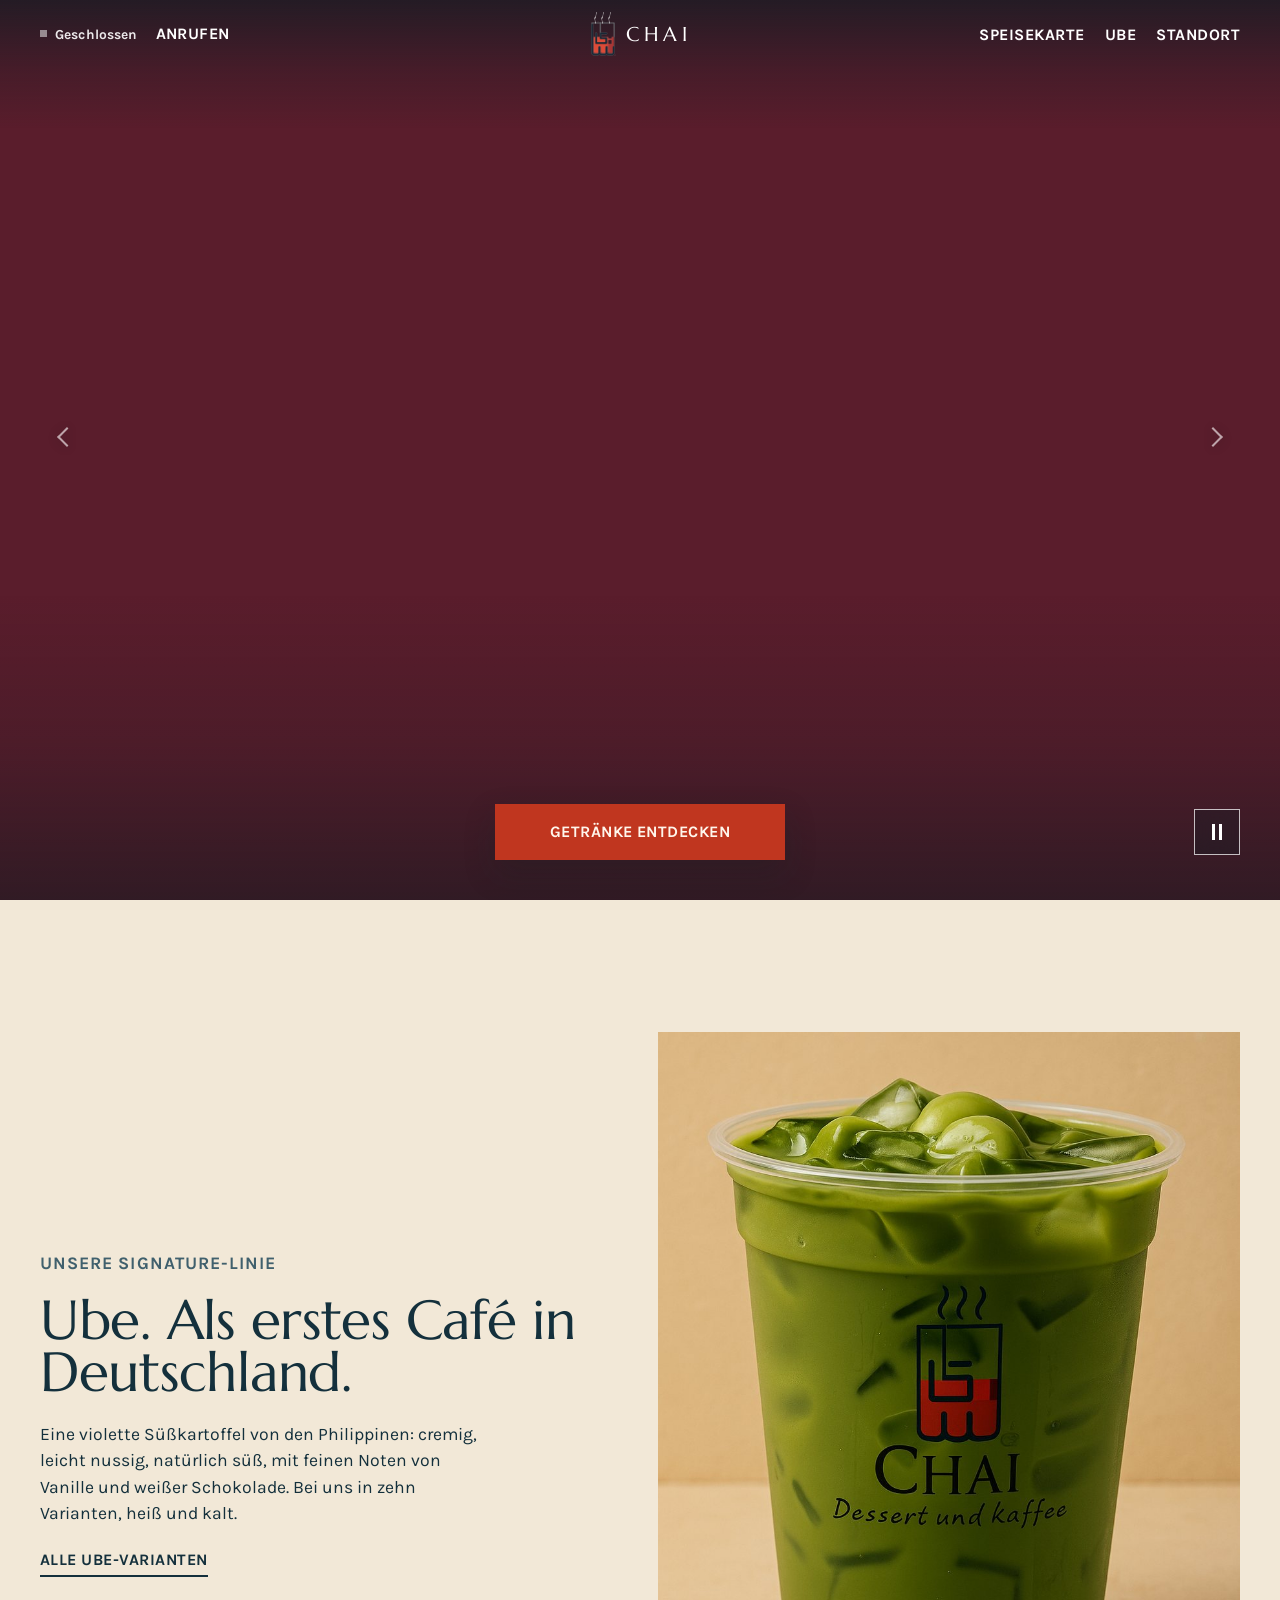
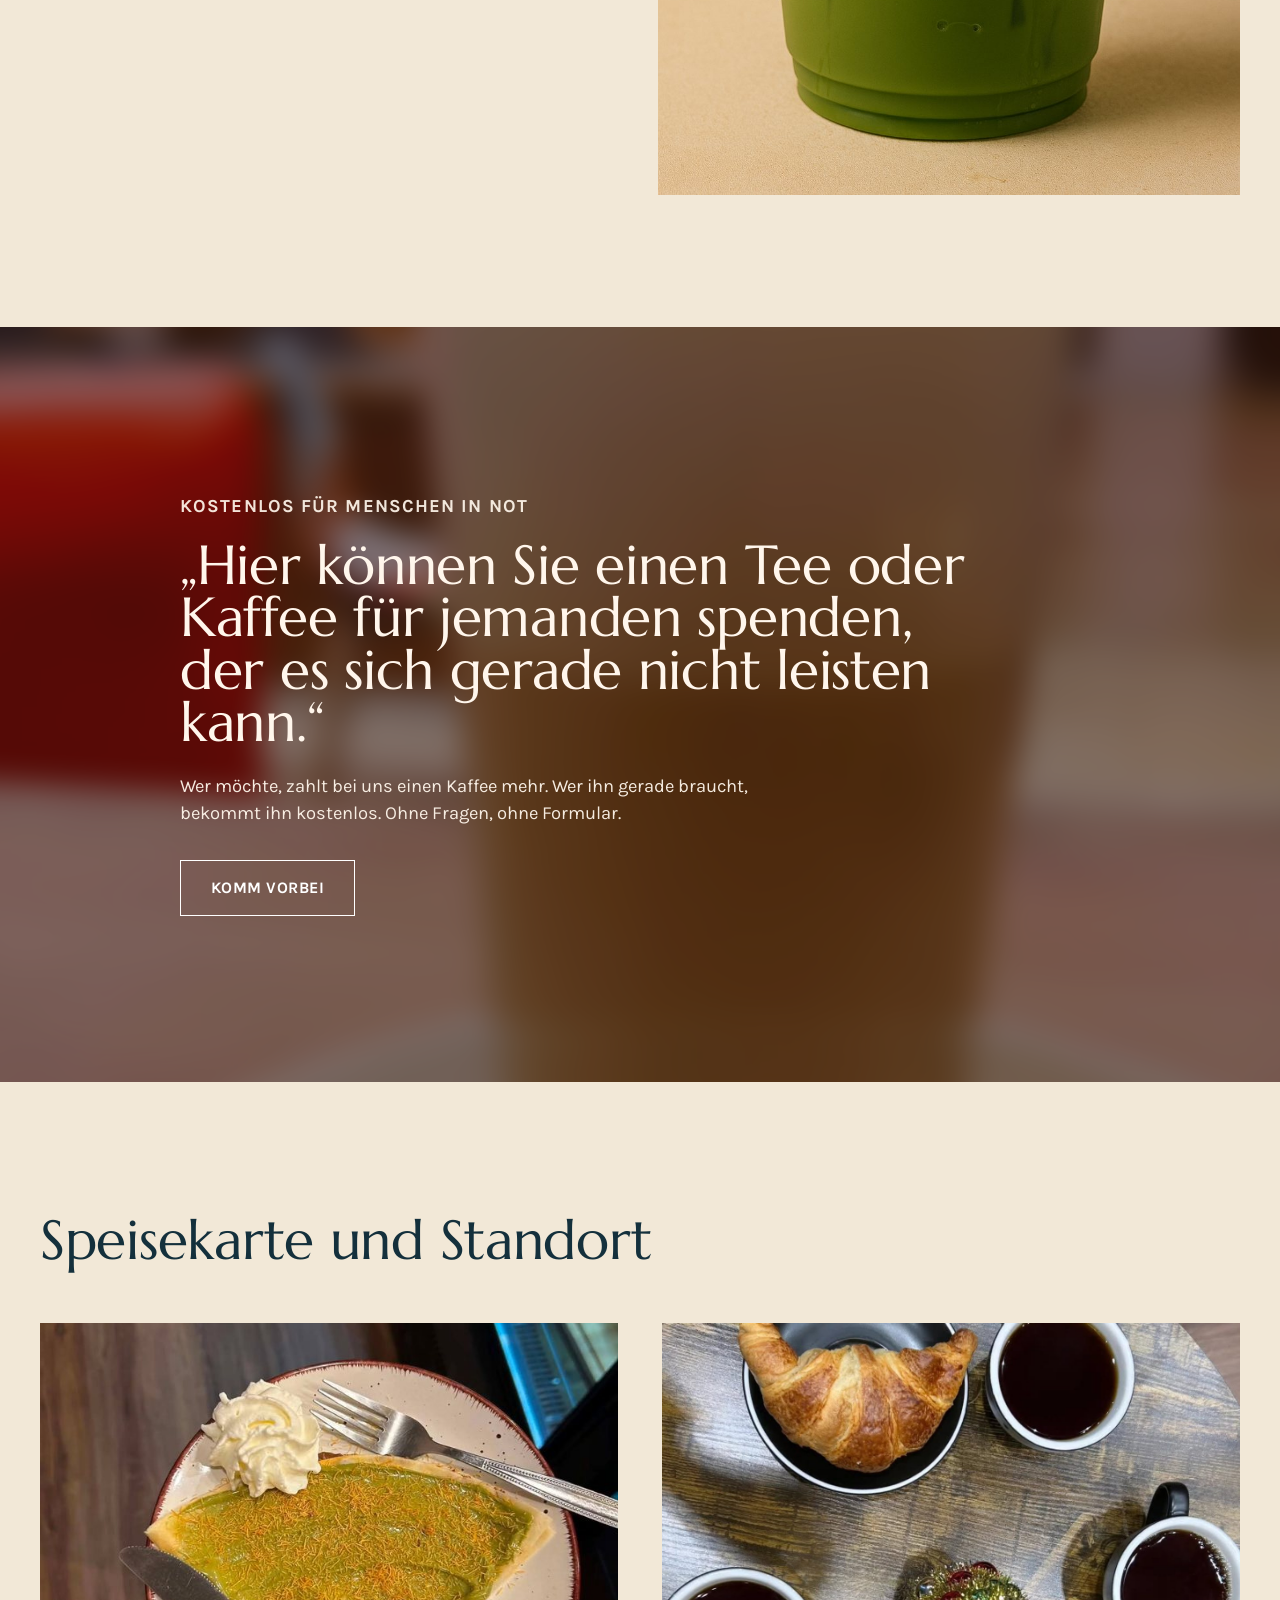
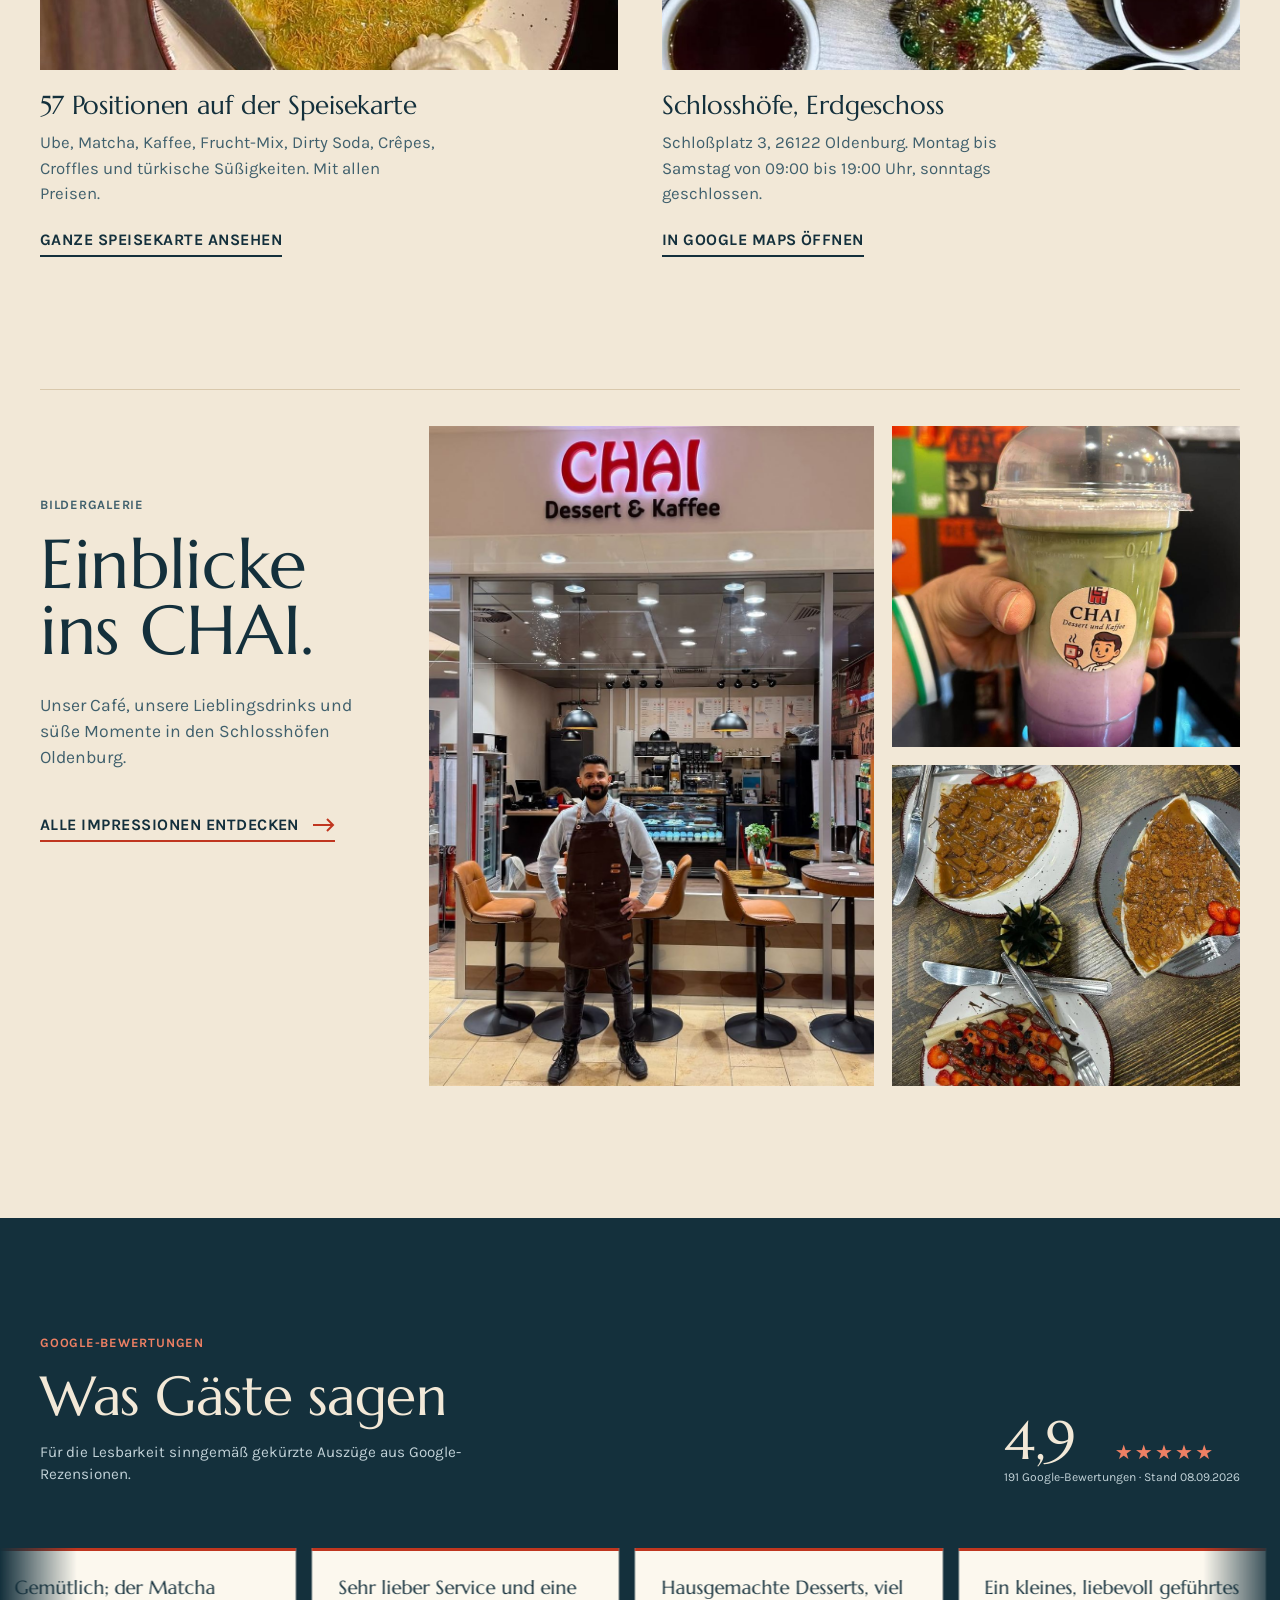
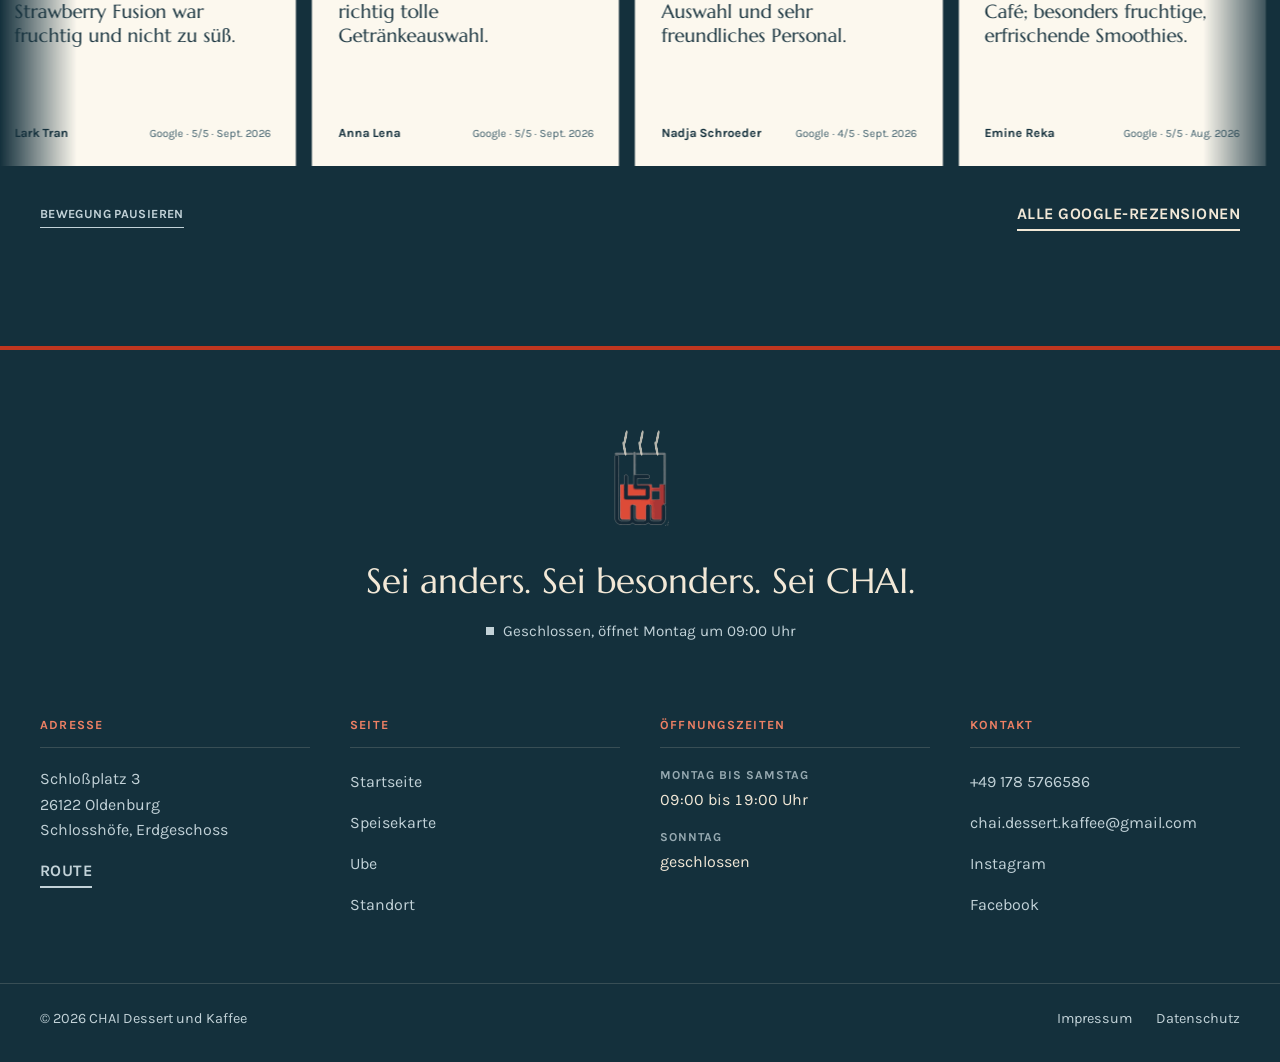
==== commit a09ae2c0: "Show small hero arrows on mobile and make touch swipes snappier - Arrows are visible on phones again" ====
--- a/index.html
+++ b/index.html
@@ -22,7 +22,7 @@
 <link rel="preload" as="font" type="font/woff2" href="assets/fonts/karla-400-latin.woff2" crossorigin>
 <link rel="preload" as="image" type="image/webp" href="assets/img/hero-animation/strawberry-iced-ube-real-v2.webp">
 <link rel="stylesheet" href="assets/fonts/fonts.css">
-<link rel="stylesheet" href="styles.css?v=20260914-4">
+<link rel="stylesheet" href="styles.css?v=20260914-5">
 </head>
 <body>
 
@@ -483,6 +483,6 @@
 }
 </script>
 
-<script src="main.js?v=20260914-1" defer></script>
+<script src="main.js?v=20260914-2" defer></script>
 </body>
 </html>
--- a/styles.css
+++ b/styles.css
@@ -467,9 +467,12 @@
 .hero-arrow--next span{ transform:translateX(-3px) rotate(135deg) }
 .hero-arrow--prev:hover span{ translate:-3px 0 }
 .hero-arrow--next:hover span{ translate:3px 0 }
-/* Auf dem Handy nur Wischen, die Pfeile bleiben unsichtbar. */
+/* Auf dem Handy kleiner und naeher am Rand, Wischen bleibt der Hauptweg. */
 @media (max-width:820px){
-  .hero-arrow{ display:none }
+  .hero-arrow{ top:calc(50% + (var(--head-h) - 102px) / 2); width:36px; height:36px; opacity:.55 }
+  .hero-arrow--prev{ left:4px }
+  .hero-arrow--next{ right:4px }
+  .hero-arrow span{ width:10px; height:10px }
 }
 
 .hero-showcase.is-paused :is(.hero-palette,.hero-drink-scene,.hero-ingredient),
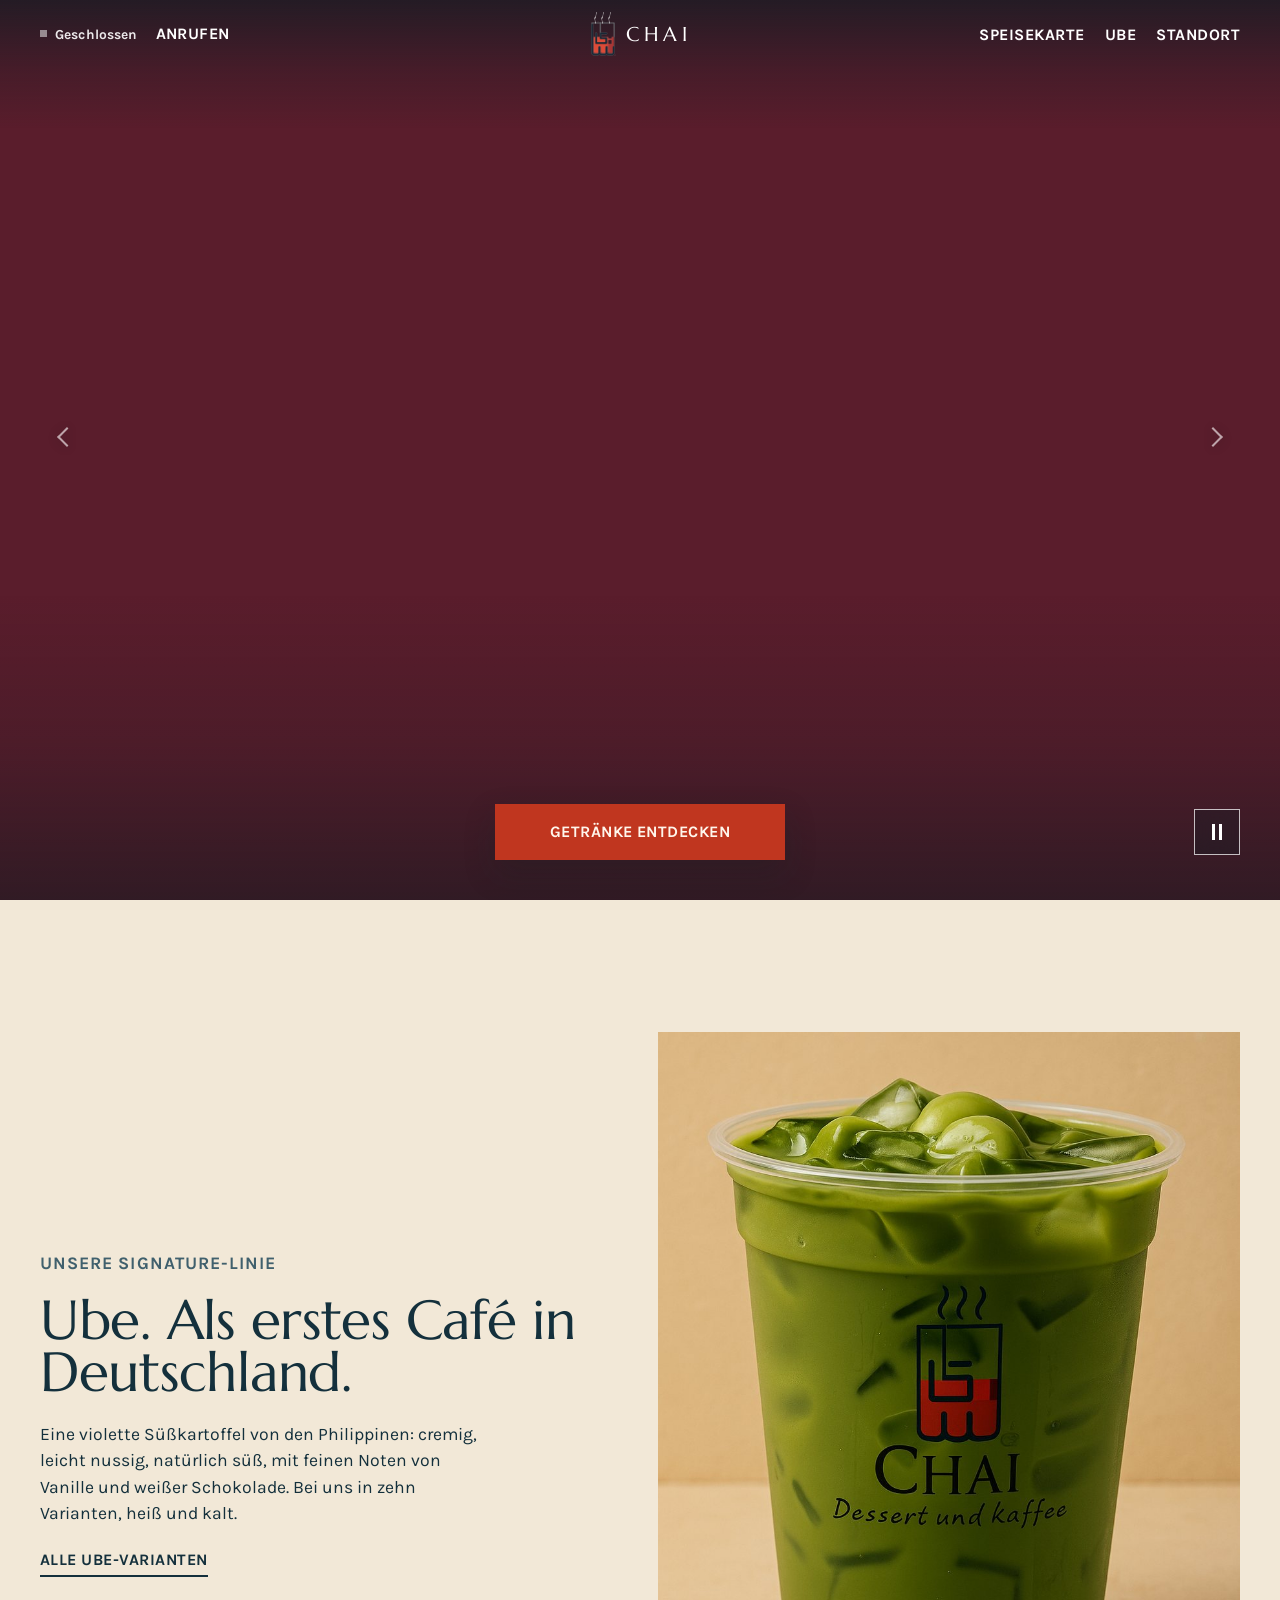
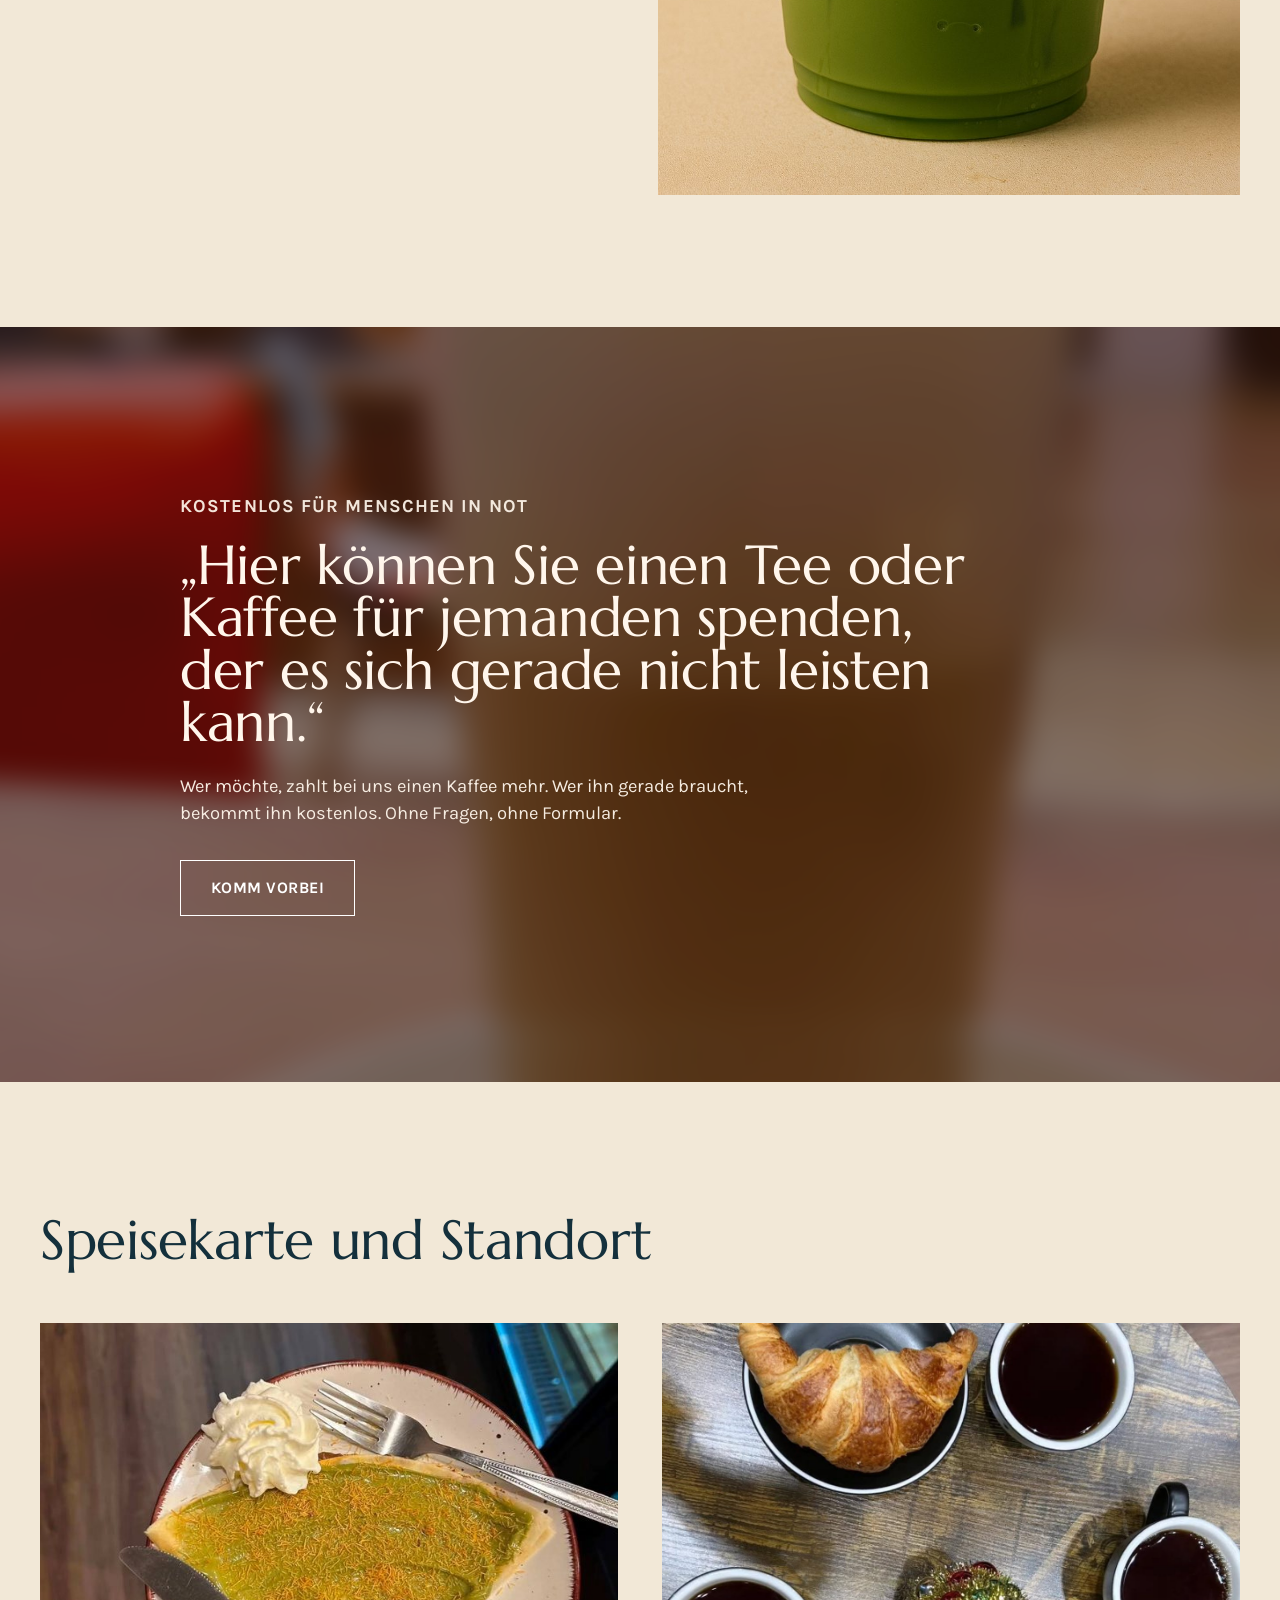
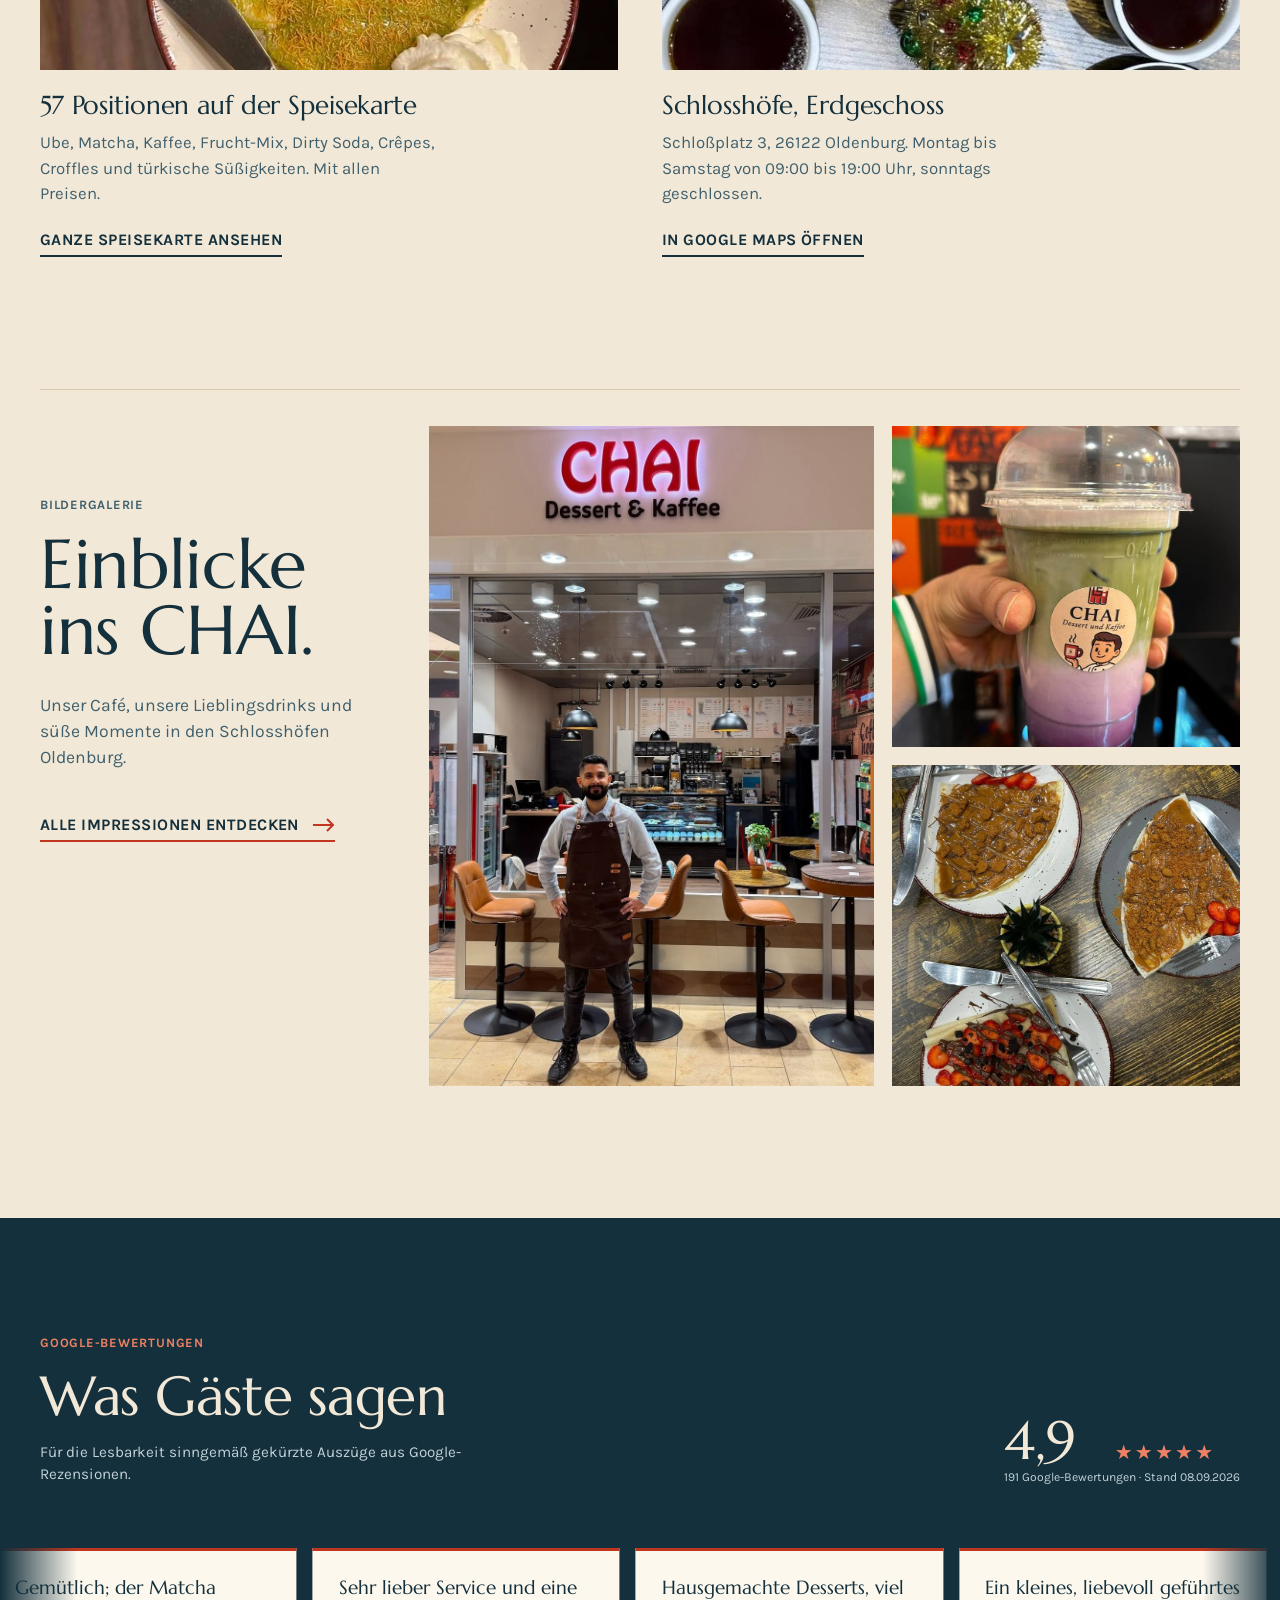
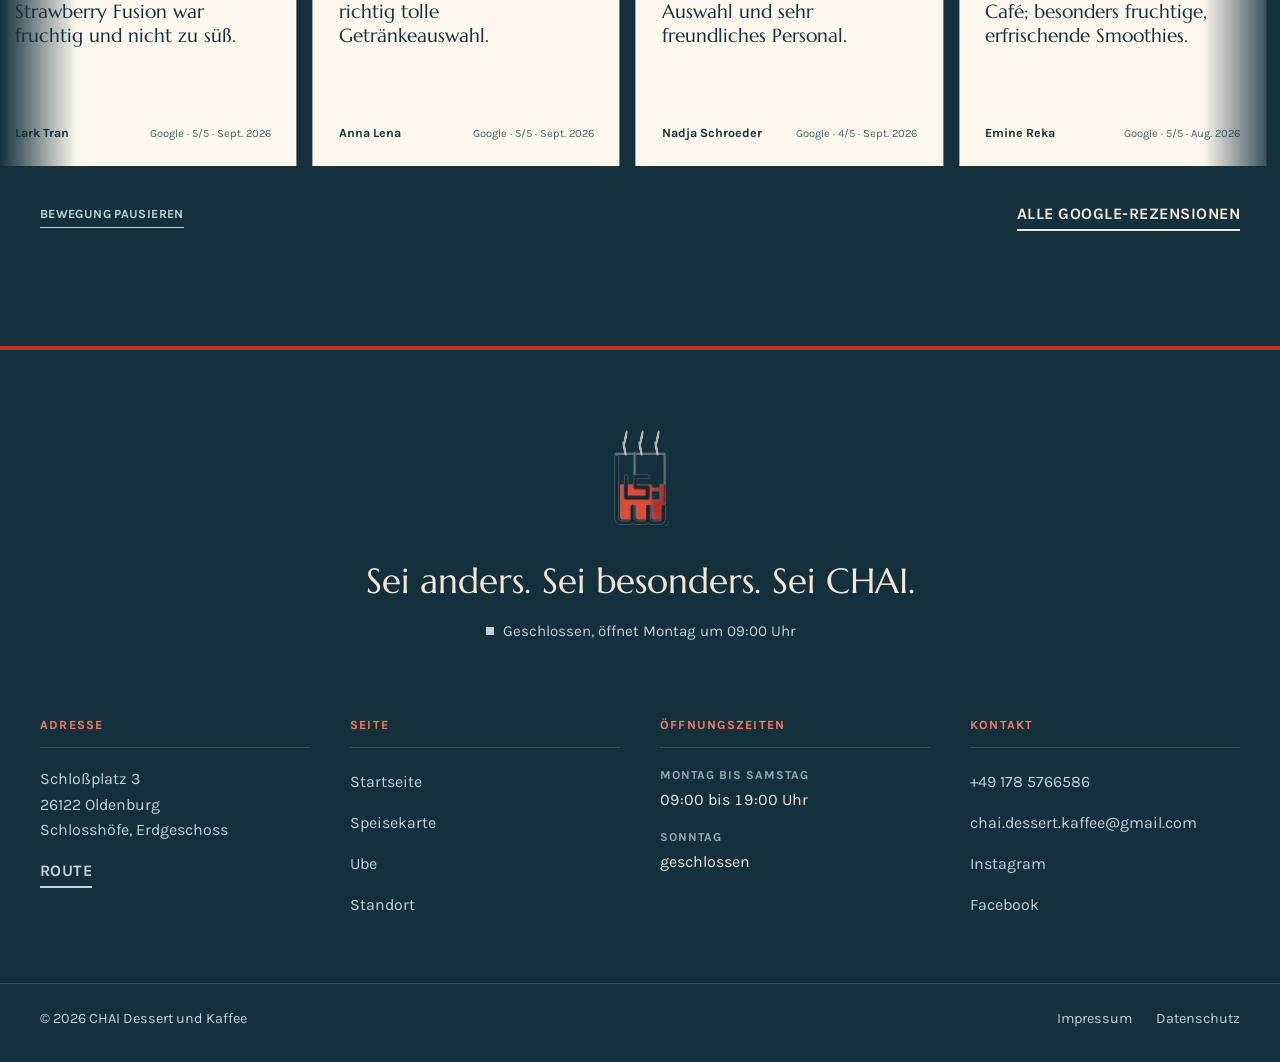
==== commit b8e997a6: "Add favourites carousel and bigger photos to the menu page - New "Die Favoriten" carousel at the top" ====
--- a/index.html
+++ b/index.html
@@ -22,7 +22,7 @@
 <link rel="preload" as="font" type="font/woff2" href="assets/fonts/karla-400-latin.woff2" crossorigin>
 <link rel="preload" as="image" type="image/webp" href="assets/img/hero-animation/strawberry-iced-ube-real-v2.webp">
 <link rel="stylesheet" href="assets/fonts/fonts.css">
-<link rel="stylesheet" href="styles.css?v=20260914-5">
+<link rel="stylesheet" href="styles.css?v=20260914-6">
 </head>
 <body>
 
@@ -483,6 +483,6 @@
 }
 </script>
 
-<script src="main.js?v=20260914-2" defer></script>
+<script src="main.js?v=20260914-3" defer></script>
 </body>
 </html>
--- a/styles.css
+++ b/styles.css
@@ -661,21 +661,124 @@
 .price{ font-weight:700; font-size:1rem; font-variant-numeric:tabular-nums; color:var(--accent-ink); white-space:nowrap }
 .item p{ margin:0; font-size:.98rem; color:var(--ink-2); line-height:1.45 }
 
+.item[id]{ scroll-margin-top:calc(var(--head-h) + 24px) }
+.item:target{ background:var(--surface); box-shadow:inset 4px 0 0 var(--accent) }
+
+/* Kategorien mit grossem Bild. Die Seiten wechseln sich ab, damit die
+   lange Karte nicht wie eine Liste wirkt. */
 .cat-head{
-  grid-column:1/-1; background:var(--bg); padding:52px 26px 18px;
+  grid-column:1/-1; background:var(--bg);
+  display:grid; grid-template-columns:minmax(0,1.15fr) minmax(0,1fr); align-items:end;
+  gap:clamp(24px,3.4vw,48px); padding:clamp(40px,5vw,64px) 26px 28px;
   border-right:1px solid var(--line-soft); border-bottom:1px solid var(--line-soft);
 }
 .cat-head.is-first{ padding-top:0 }
-.cat-head h3{ font-size:1.9rem; margin:0 0 8px }
-.cat-head p{ margin:0; font-size:1rem; color:var(--ink-2); max-width:62ch }
-
-/* Fotokarte am Ende einer Kategorie */
-.item-foto{ margin:0; padding:0; position:relative; overflow:hidden; min-height:160px }
-.item-foto img{ position:absolute; inset:0; width:100%; height:100%; object-fit:cover }
-.item-foto figcaption{
-  position:relative; margin-top:auto; padding:14px 18px;
-  background:linear-gradient(to top, rgba(20,48,60,.86), rgba(20,48,60,0));
-  color:var(--on-navy); font-size:.94rem; line-height:1.35;
+.cat-head:nth-of-type(even){ grid-template-columns:minmax(0,1fr) minmax(0,1.15fr) }
+.cat-head:nth-of-type(even) .cat-media{ order:2 }
+.cat-text{ padding-bottom:6px }
+.cat-head h3{ font-size:clamp(2rem,3.4vw,2.9rem); line-height:.95; margin:0 0 14px }
+.cat-head p{ margin:0; font-size:1.05rem; color:var(--ink-2); max-width:44ch }
+
+.cat-media{
+  position:relative; margin:0; overflow:hidden;
+  height:clamp(240px,29vw,400px); background:var(--bg-warm);
+}
+.cat-media img{ position:absolute; inset:0; width:100%; height:100%; object-fit:cover }
+.cat-media--cutout img{
+  inset:auto 0 0; height:94%; object-fit:contain; object-position:center bottom;
+  filter:drop-shadow(0 18px 22px rgba(20,31,33,.28));
+}
+
+/* Farbflaechen fuer freigestellte Getraenke, aus den Paletten des Startbilds */
+.tone-berry{ background:linear-gradient(170deg,#FFEBD8 0%,#F7CFCC 55%,#D67A83 100%) }
+.tone-schoko{ background:linear-gradient(170deg,#F9E9D9 0%,#D9C4DC 55%,#986581 100%) }
+.tone-matcha{ background:linear-gradient(170deg,#F7EBD0 0%,#DCE0AE 55%,#97A84F 100%) }
+.tone-oreo{ background:linear-gradient(170deg,#F8EBDD 0%,#DEC8B0 55%,#9B704F 100%) }
+.tone-caramel{ background:linear-gradient(170deg,#FFF0D8 0%,#E9C79C 55%,#B96E38 100%) }
+.tone-lagoon{ background:linear-gradient(170deg,#F7F0D7 0%,#CDEDEF 55%,#5DC3D0 100%) }
+.tone-ananas{ background:linear-gradient(170deg,#FFF3CE 0%,#E9E3A5 55%,#9DB15B 100%) }
+.tone-mango{ background:linear-gradient(170deg,#FFF0CF 0%,#F4D184 55%,#E18B39 100%) }
+.tone-berry-love{ background:linear-gradient(170deg,#FFE8D9 0%,#F4C1C5 55%,#CF6977 100%) }
+
+@media (max-width:720px){
+  .cat-head,
+  .cat-head:nth-of-type(even){ grid-template-columns:1fr; gap:20px; padding:44px 18px 22px }
+  .cat-head:nth-of-type(even) .cat-media{ order:0 }
+  .cat-media{ height:58vw; margin-inline:-18px }
+}
+
+/* ---------- Favoriten-Karussell ----------
+   Natives Scrollen mit Einrasten: auf dem Handy direkt mit dem Finger,
+   am Rechner mit den Pfeilen, Trackpad oder Tastatur. */
+.favs{ margin-bottom:clamp(56px,7vw,88px) }
+.favs-head{
+  display:flex; align-items:flex-end; justify-content:space-between; gap:20px;
+  width:100%; max-width:var(--wrap); margin:0 auto 22px; padding-inline:var(--pad-x);
+}
+.favs-head .label{ margin-bottom:10px }
+.favs-title{ font-size:clamp(1.9rem,3.2vw,2.6rem); line-height:.95 }
+.favs-nav{ display:flex; gap:8px }
+.favs-nav[hidden]{ display:none }
+.favs-btn{
+  position:relative; width:46px; height:46px; padding:0; cursor:pointer;
+  border:1px solid var(--line); background:transparent; color:var(--ink);
+  transition:border-color .18s, background-color .18s, color .18s, opacity .18s;
+}
+.favs-btn:hover:not(:disabled){ background:var(--ink); border-color:var(--ink); color:var(--bg) }
+.favs-btn:disabled{ opacity:.35; cursor:default }
+.favs-btn span{
+  position:absolute; left:50%; top:50%; width:10px; height:10px;
+  border-top:2px solid currentColor; border-left:2px solid currentColor;
+}
+.favs-btn--prev span{ transform:translate(-30%,-50%) rotate(-45deg) }
+.favs-btn--next span{ transform:translate(-70%,-50%) rotate(135deg) }
+
+.favs-track{
+  --favs-inset:max(var(--pad-x), calc((100% - var(--wrap)) / 2 + var(--pad-x)));
+  display:grid; grid-auto-flow:column; grid-auto-columns:clamp(250px,25vw,330px); gap:16px;
+  margin:0; padding:0 var(--favs-inset) 6px; list-style:none;
+  overflow-x:auto; overscroll-behavior-x:contain;
+  scroll-snap-type:x mandatory; scroll-padding-inline:var(--favs-inset);
+  scrollbar-width:none;
+}
+.favs-track::-webkit-scrollbar{ display:none }
+.fav-card{ scroll-snap-align:start }
+.fav-card a{
+  position:relative; display:block; aspect-ratio:4/5; overflow:hidden;
+  color:#FFFFFF; text-decoration:none; background:var(--bg-warm);
+}
+.fav-card a:focus-visible{ outline:3px solid var(--accent-ink); outline-offset:-3px }
+.fav-media{ position:absolute; inset:0 }
+.fav-media img{
+  width:100%; height:100%; object-fit:cover;
+  transition:transform .6s cubic-bezier(.16,1,.3,1);
+}
+.fav-media--cutout img{
+  position:absolute; left:0; right:0; bottom:20%; height:78%;
+  object-fit:contain; filter:drop-shadow(0 16px 18px rgba(20,31,33,.3));
+}
+.fav-card a:hover .fav-media img{ transform:scale(1.045) }
+.fav-info{
+  position:absolute; inset:auto 0 0; display:grid; gap:4px; padding:48px 18px 18px;
+  background:linear-gradient(180deg,rgba(20,48,60,0),rgba(20,48,60,.55) 38%,rgba(20,48,60,.9));
+}
+.fav-cat{ font-size:.72rem; font-weight:700; letter-spacing:.08em; text-transform:uppercase; opacity:.86 }
+.fav-name{ font-family:"Marcellus",Georgia,serif; font-size:clamp(1.3rem,1.8vw,1.55rem); line-height:1.05 }
+.fav-meta{
+  display:flex; align-items:center; justify-content:space-between; gap:12px;
+  font-size:.88rem; line-height:1.3; color:rgba(255,255,255,.88);
+}
+.fav-meta b{
+  flex:none; padding:4px 9px; background:var(--accent); color:var(--on-accent);
+  font-size:.86rem; font-variant-numeric:tabular-nums;
+}
+@media (max-width:720px){
+  .favs-track{ grid-auto-columns:72vw; gap:12px }
+  .favs-btn{ width:40px; height:40px }
+}
+@media (prefers-reduced-motion: reduce){
+  .favs-track{ scroll-behavior:auto }
+  .fav-card a:hover .fav-media img{ transform:none }
 }
 
 .badges{ display:flex; flex-wrap:wrap; gap:10px; margin-top:38px; list-style:none; padding:0 }
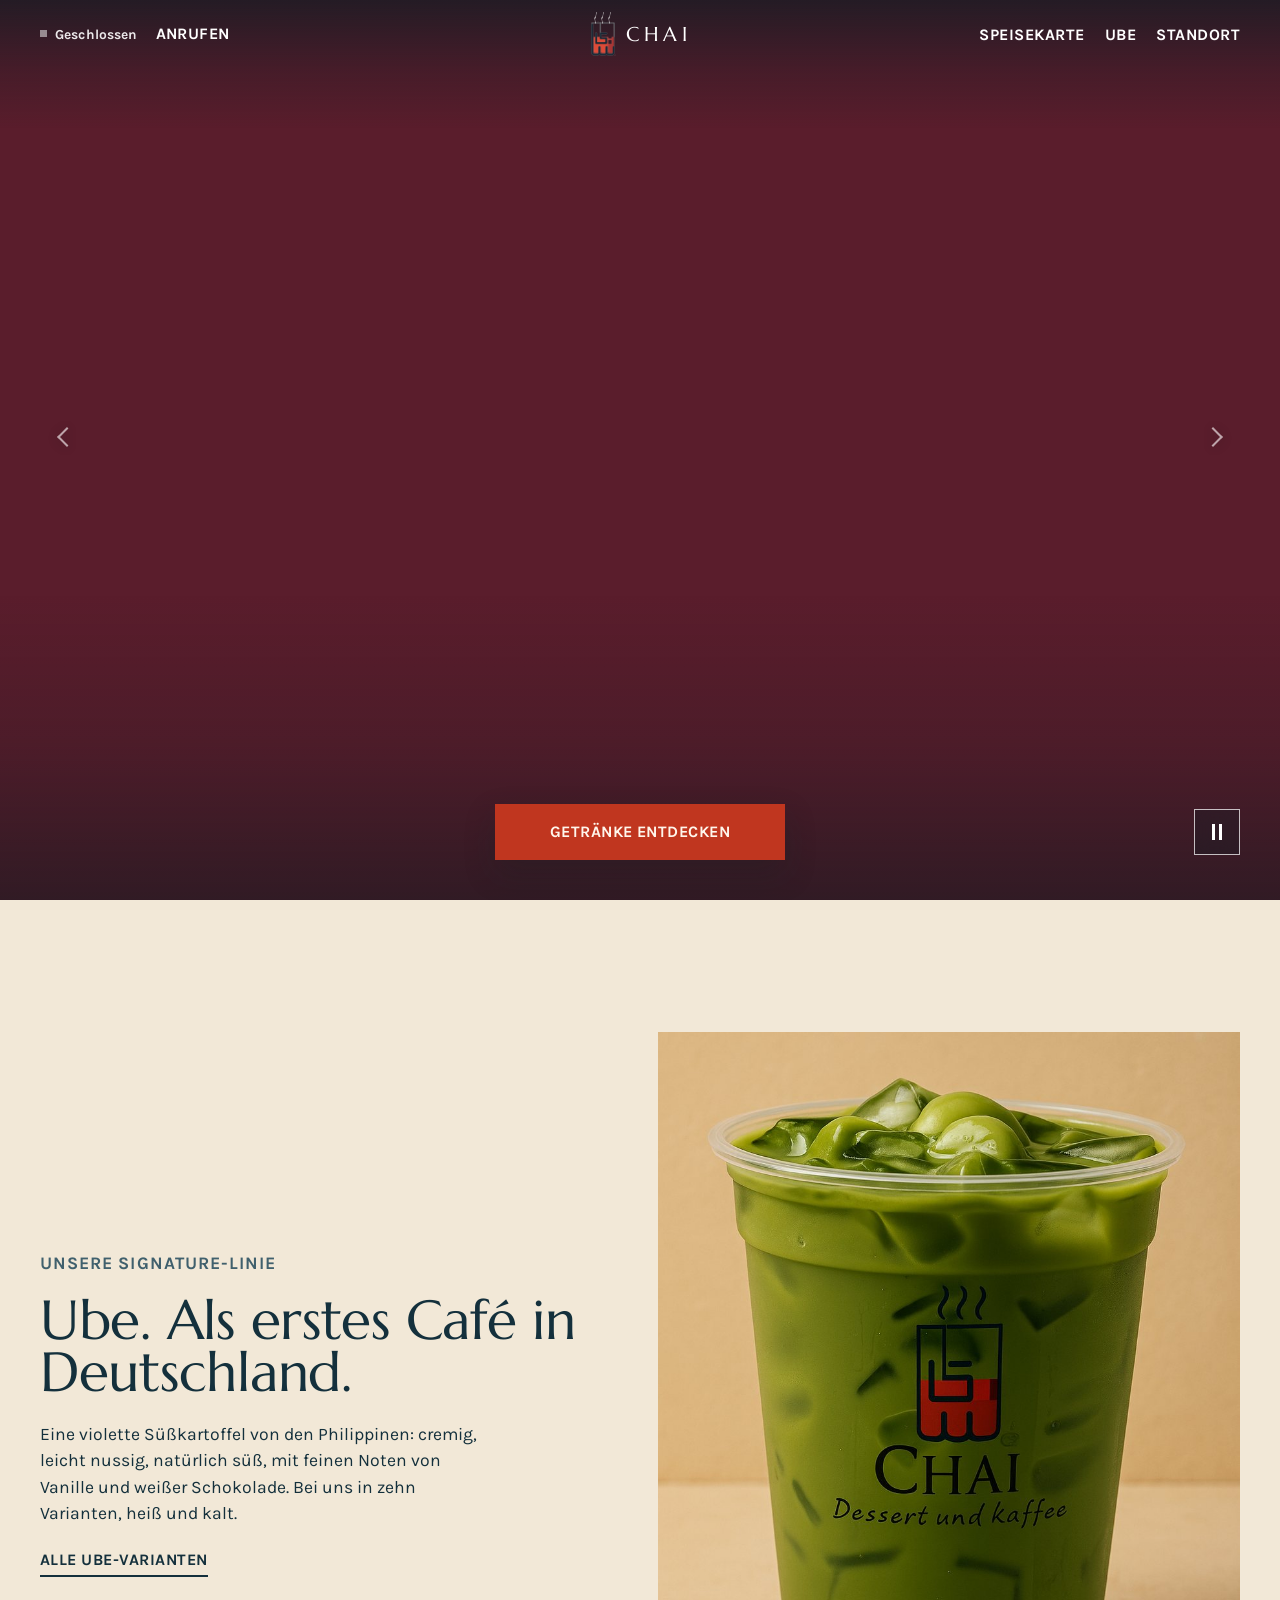
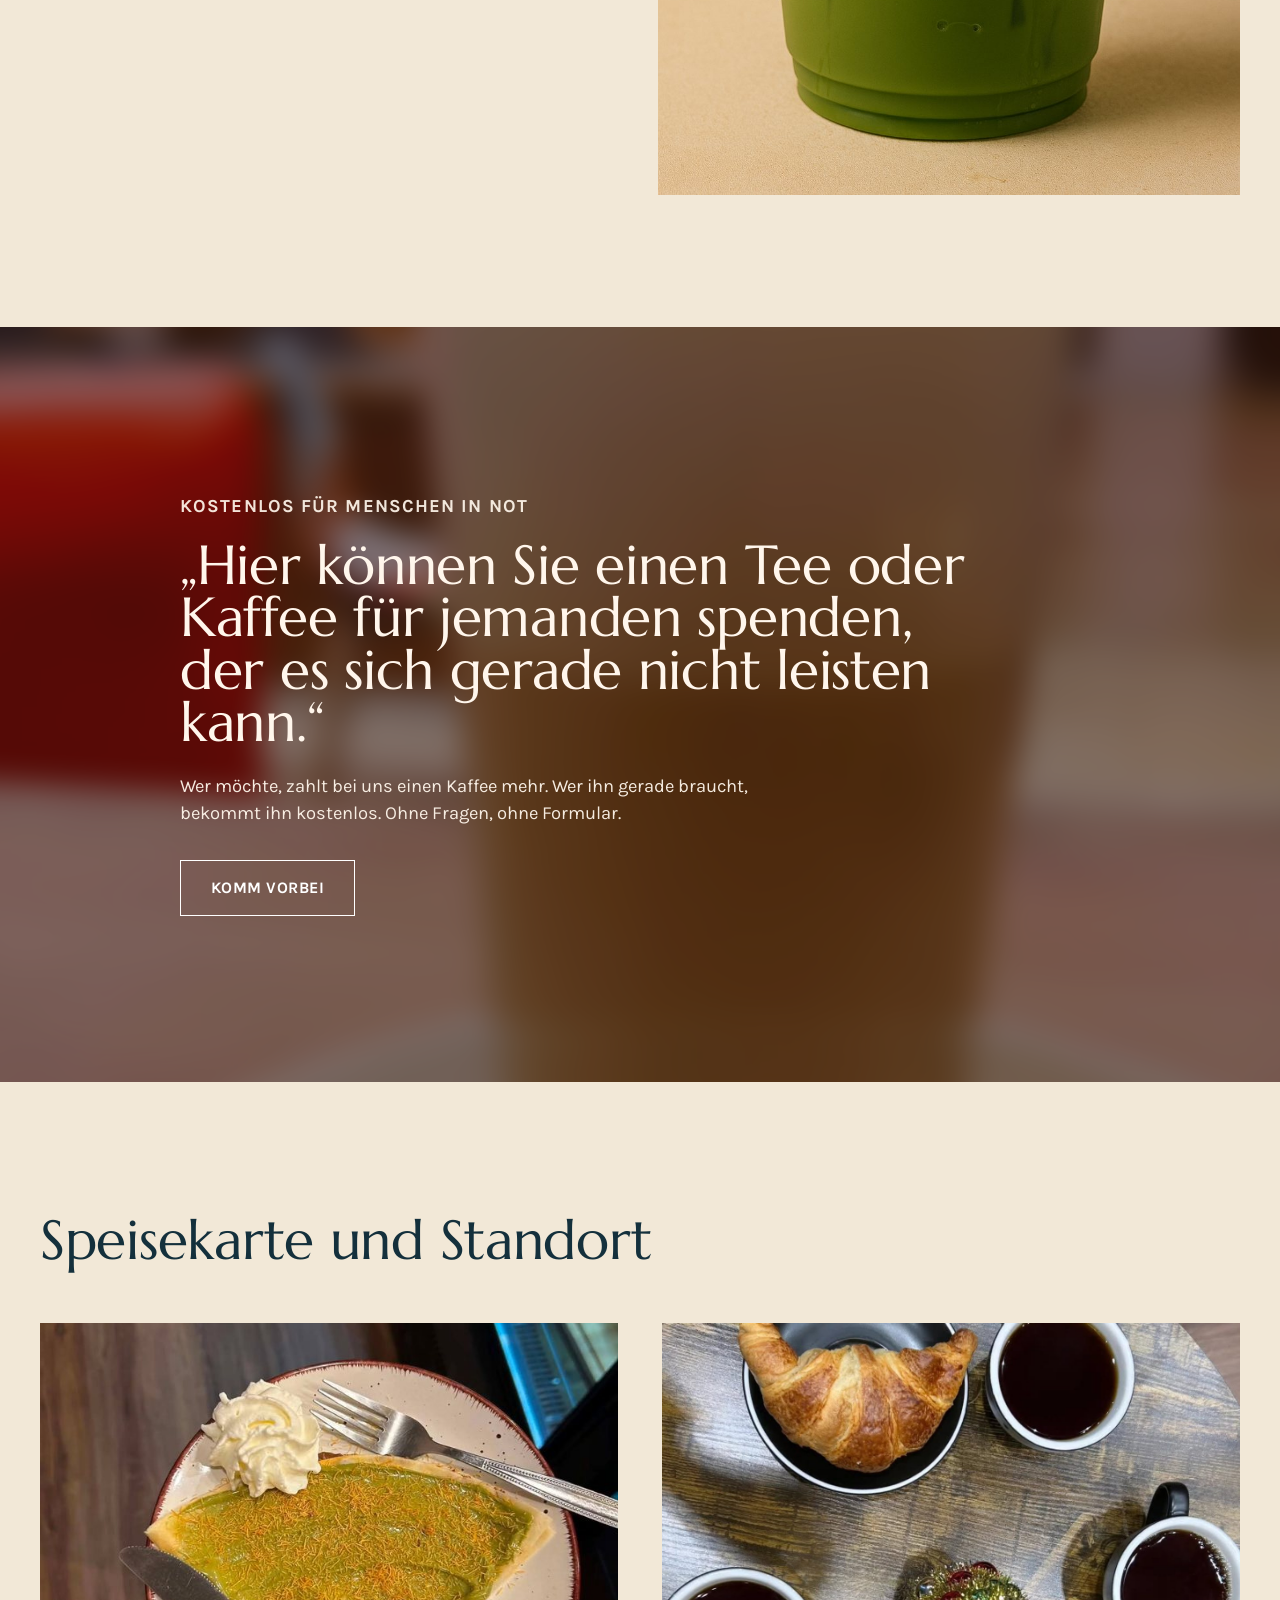
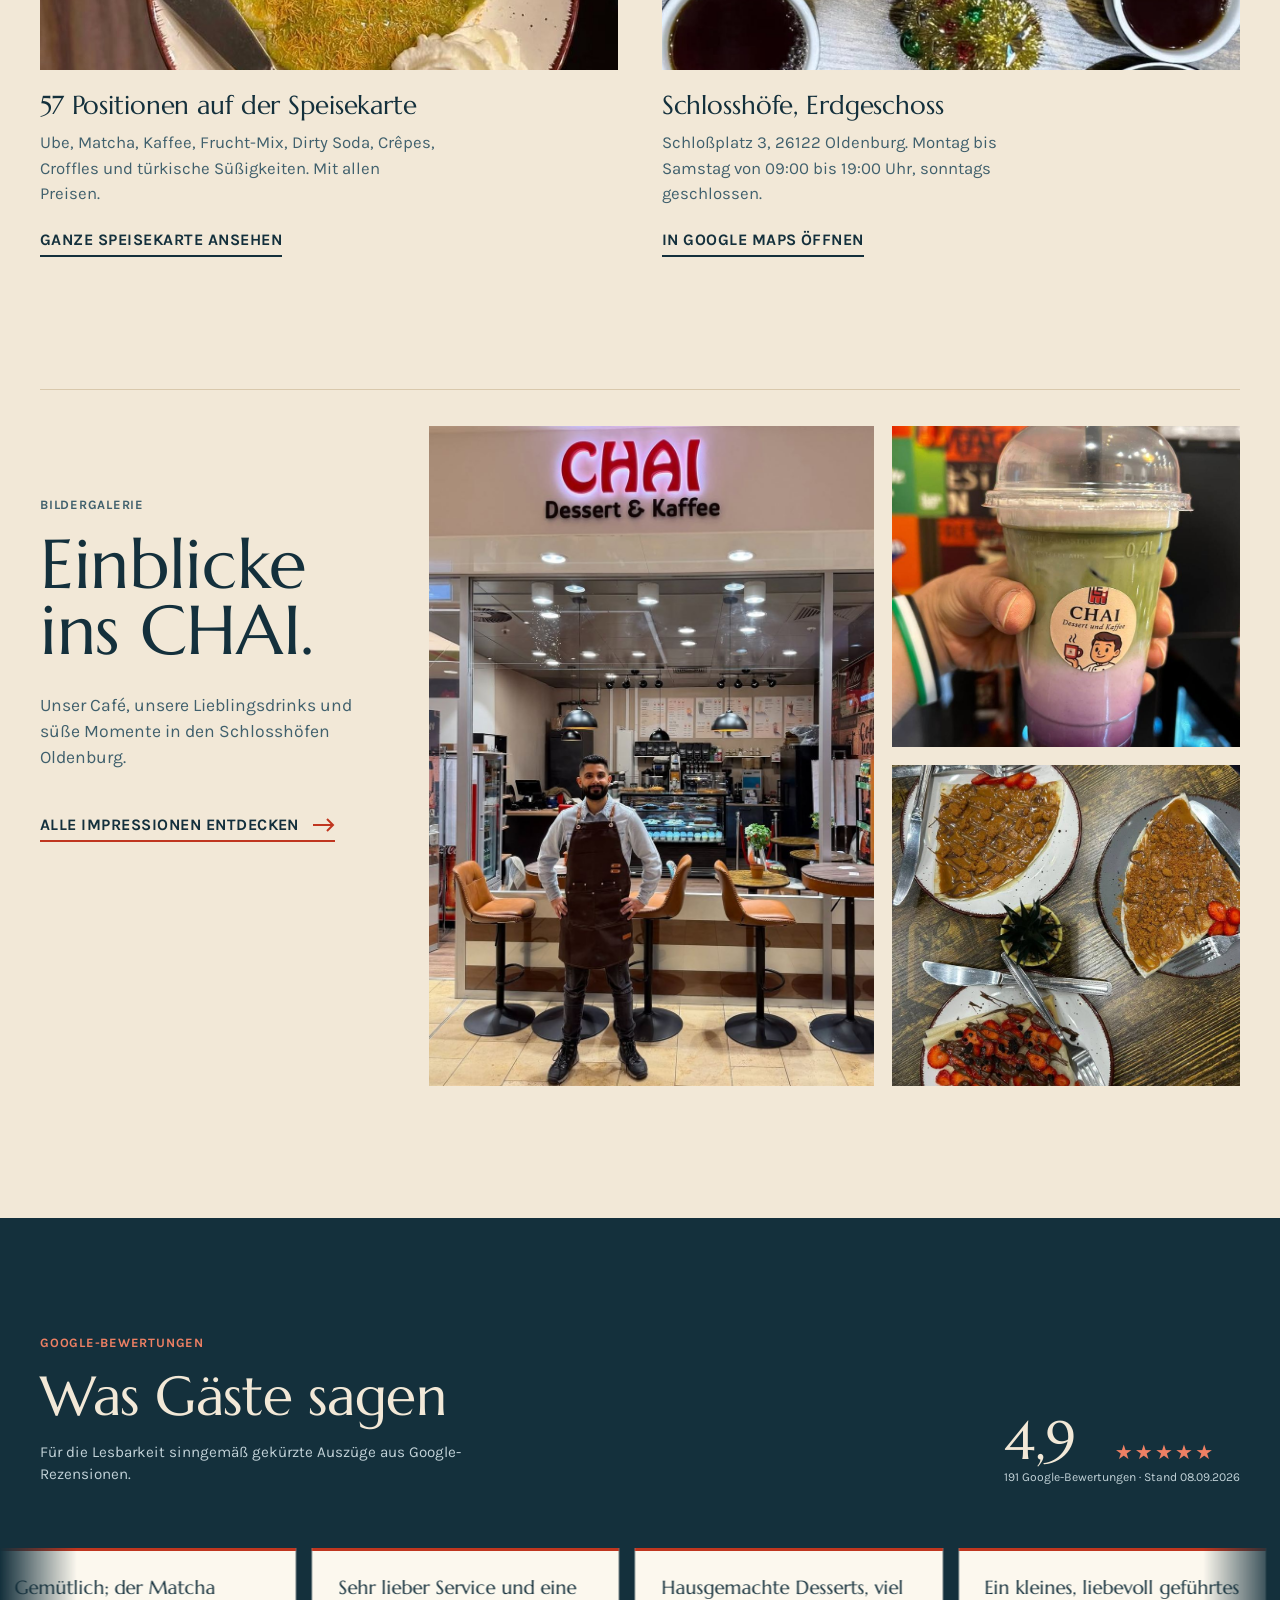
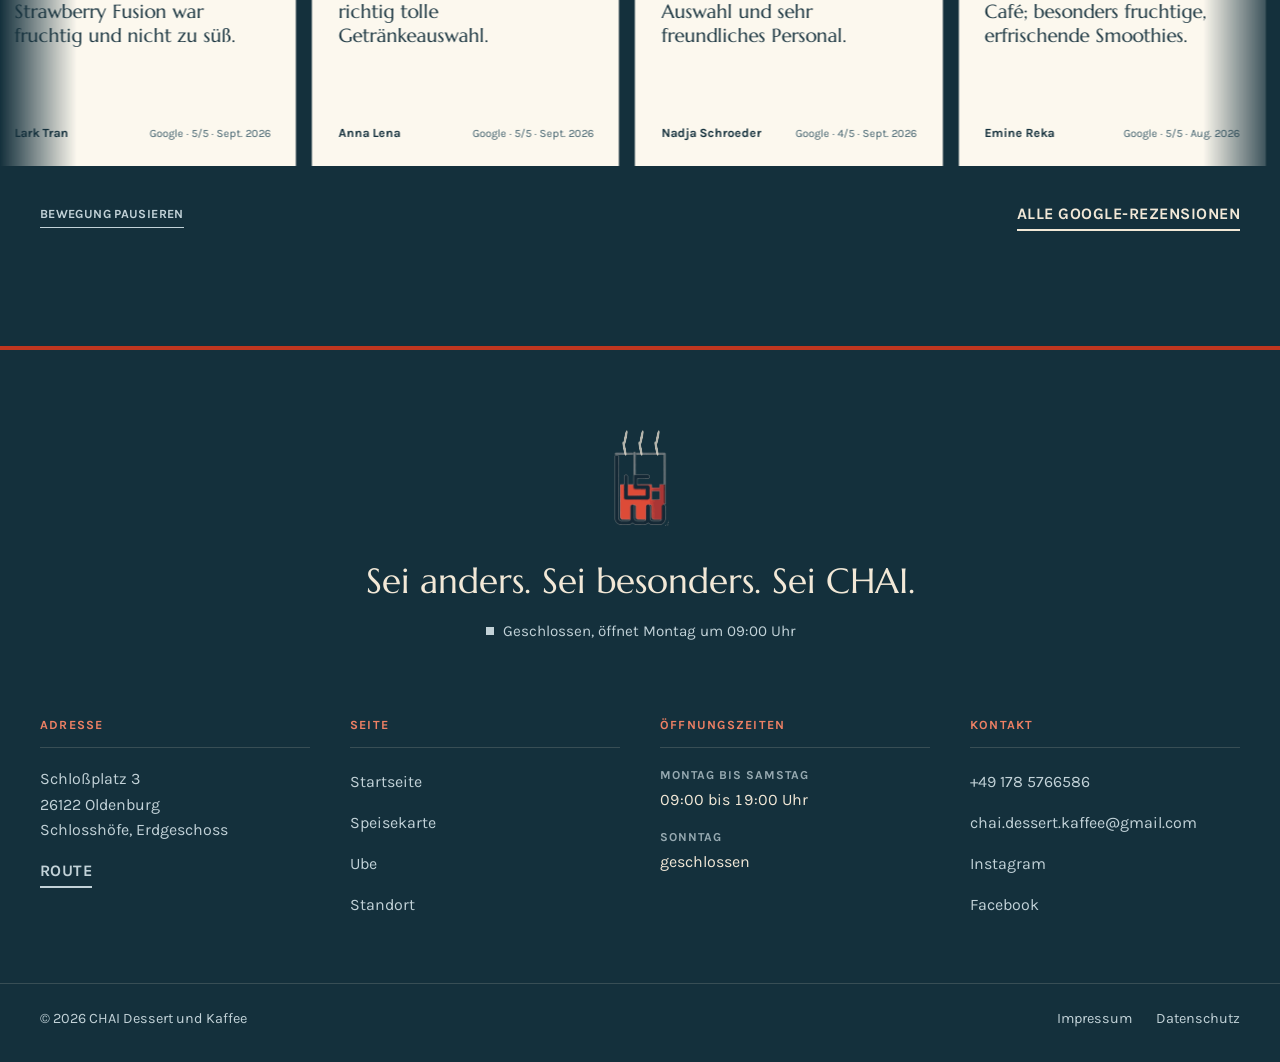
==== commit b614bbb2: "Add files via upload" ====
--- a/index.html
+++ b/index.html
@@ -22,7 +22,7 @@
 <link rel="preload" as="font" type="font/woff2" href="assets/fonts/karla-400-latin.woff2" crossorigin>
 <link rel="preload" as="image" type="image/webp" href="assets/img/hero-animation/strawberry-iced-ube-real-v2.webp">
 <link rel="stylesheet" href="assets/fonts/fonts.css">
-<link rel="stylesheet" href="styles.css?v=20260914-6">
+<link rel="stylesheet" href="styles.css?v=20260915-1">
 </head>
 <body>
 
@@ -70,14 +70,15 @@
 
       <div class="hero-drink-scene hero-drink-scene--berry is-current" style="--hero-delay:-1.2s" aria-hidden="true">
         <div class="hero-ingredients hero-ingredients--berry">
-          <img class="hero-ingredient hero-ingredient--berry-whole" src="assets/img/hero-animation/strawberry.webp" alt="" width="360" height="329" decoding="async" style="--desktop-x:-118px;--desktop-y:-238px;--desktop-size:92px;--mobile-x:-20vw;--mobile-y:-22vh;--mobile-size:64px;--r:-17deg;--s:1;--lag:0s">
-          <img class="hero-ingredient hero-ingredient--ube-chunks" src="assets/img/hero-animation/ube-chunks-v3.png" alt="" width="400" height="270" decoding="async" style="--desktop-x:-246px;--desktop-y:-145px;--desktop-size:120px;--mobile-x:-38vw;--mobile-y:-13vh;--mobile-size:82px;--r:11deg;--s:1;--lag:.12s">
-          <img class="hero-ingredient hero-ingredient--berry-splash" src="assets/img/hero-animation/strawberry-puree-splash-v3.png" alt="" width="420" height="286" decoding="async" style="--desktop-x:-272px;--desktop-y:18px;--desktop-size:112px;--mobile-x:-34vw;--mobile-y:1vh;--mobile-size:74px;--r:-26deg;--s:1;--lag:.04s">
-          <img class="hero-ingredient hero-ingredient--berry-slices" src="assets/img/hero-animation/strawberry-slices-v2.png" alt="" width="360" height="274" decoding="async" style="--desktop-x:-190px;--desktop-y:184px;--desktop-size:118px;--mobile-x:-27vw;--mobile-y:17vh;--mobile-size:80px;--r:19deg;--s:1;--lag:.18s">
-          <img class="hero-ingredient hero-ingredient--berry-half" src="assets/img/hero-animation/strawberry-half-v2.png" alt="" width="320" height="359" decoding="async" style="--desktop-x:154px;--desktop-y:-216px;--desktop-size:105px;--mobile-x:25vw;--mobile-y:-19vh;--mobile-size:72px;--r:27deg;--s:1;--lag:.08s">
-          <img class="hero-ingredient hero-ingredient--berry-dice" src="assets/img/hero-animation/strawberry-dice-v3.png" alt="" width="400" height="273" decoding="async" style="--desktop-x:266px;--desktop-y:-92px;--desktop-size:98px;--mobile-x:39vw;--mobile-y:-9vh;--mobile-size:68px;--r:-9deg;--s:1;--lag:.2s">
-          <img class="hero-ingredient hero-ingredient--ube-wedge" src="assets/img/hero-animation/ube-wedge-v3.png" alt="" width="400" height="288" decoding="async" style="--desktop-x:238px;--desktop-y:74px;--desktop-size:122px;--mobile-x:33vw;--mobile-y:7vh;--mobile-size:84px;--r:15deg;--s:1;--lag:.14s">
-          <img class="hero-ingredient hero-ingredient--berry-wedge" src="assets/img/hero-animation/strawberry-wedge-v2.png" alt="" width="320" height="365" decoding="async" style="--desktop-x:172px;--desktop-y:205px;--desktop-size:108px;--mobile-x:24vw;--mobile-y:20vh;--mobile-size:76px;--r:-21deg;--s:1;--lag:.06s">
+          <img class="hero-ingredient hero-ingredient--berry-whole" src="assets/img/hero-animation/strawberry.webp" alt="" width="360" height="329" decoding="async" style="--ix:-21.5;--iy:-25;--is:21;--r:-18deg;--turn:-3deg;--lag:0s">
+          <img class="hero-ingredient hero-ingredient--berry-splash" src="assets/img/hero-animation/strawberry-puree-splash-v3.png" alt="" width="420" height="286" decoding="async" style="--ix:-24.4;--iy:-9;--is:30;--r:-12deg;--turn:-4deg;--lag:.09s">
+          <img class="hero-ingredient hero-ingredient--berry-slices" src="assets/img/hero-animation/strawberry-slices-v2.png" alt="" width="360" height="274" decoding="async" style="--ix:-17.6;--iy:12;--is:25;--r:16deg;--turn:3deg;--lag:.24s">
+          <img class="hero-ingredient hero-ingredient--berry-wedge" src="assets/img/hero-animation/strawberry-wedge-v2.png" alt="" width="320" height="365" decoding="async" style="--ix:-16.9;--iy:31;--is:19;--r:-24deg;--turn:-3deg;--lag:.15s">
+          <img class="hero-ingredient hero-ingredient--berry-half" src="assets/img/hero-animation/strawberry-half-v2.png" alt="" width="320" height="359" decoding="async" style="--ix:20.5;--iy:-24;--is:20;--r:26deg;--turn:4deg;--lag:.12s">
+          <img class="hero-ingredient hero-ingredient--ube-chunks" src="assets/img/hero-animation/ube-chunks-v3.png" alt="" width="400" height="270" decoding="async" style="--ix:21.9;--iy:-7;--is:26;--r:10deg;--turn:3deg;--lag:.3s">
+          <img class="hero-ingredient hero-ingredient--ube-wedge" src="assets/img/hero-animation/ube-wedge-v3.png" alt="" width="400" height="288" decoding="async" style="--ix:18.1;--iy:14;--is:27;--r:16deg;--turn:3deg;--lag:.21s">
+          <img class="hero-ingredient hero-ingredient--berry-dice" src="assets/img/hero-animation/strawberry-dice-v3.png" alt="" width="400" height="273" decoding="async" style="--ix:16;--iy:32;--is:21;--r:-8deg;--turn:-3deg;--lag:.06s">
+          <div class="hero-sparks hero-sparks--berry"><i style="--ix:-33.8;--iy:-2.4;--is:2.8"></i><i style="--ix:30.8;--iy:31.6;--is:1.4"></i><i style="--ix:-22.3;--iy:20.2;--is:2.9"></i><i style="--ix:39.1;--iy:-11.8;--is:2.8"></i><i style="--ix:-26.6;--iy:31;--is:1.5"></i><i style="--ix:28.9;--iy:9.9;--is:2.4"></i><i style="--ix:-33.8;--iy:37.5;--is:1.2"></i><i style="--ix:11;--iy:-36;--is:1.8"></i><i style="--ix:-10.5;--iy:-39.8;--is:1"></i><i style="--ix:35.1;--iy:20.8;--is:2.3"></i><i style="--ix:-25.6;--iy:-41.8;--is:1.6"></i><i style="--ix:25.4;--iy:24.7;--is:3.4"></i><i style="--ix:-21.4;--iy:-33.8;--is:3"></i><i style="--ix:36.4;--iy:-5.8;--is:2.8"></i></div>
         </div>
         <figure class="hero-product-lockup">
           <!-- Reale Kartenposition; menügetreu restauriert aus CHAI-Foto vom 06.08.2026. -->
@@ -91,12 +92,13 @@
 
       <div class="hero-drink-scene hero-drink-scene--schoko" style="--hero-delay:4.4s" aria-hidden="true">
         <div class="hero-ingredients hero-ingredients--schoko">
-          <img class="hero-ingredient hero-ingredient--schoko-root" src="assets/img/hero-animation/schoko-ube-root-v1.webp" alt="" width="520" height="520" decoding="async" style="--desktop-x:-240px;--desktop-y:-210px;--desktop-size:150px;--mobile-x:-32vw;--mobile-y:-20vh;--mobile-size:102px;--r:-31deg;--turn:-3deg;--s:1;--lag:0s">
-          <img class="hero-ingredient hero-ingredient--schoko-bar" src="assets/img/hero-animation/schoko-chocolate-bar-v1.webp" alt="" width="520" height="520" decoding="async" style="--desktop-x:252px;--desktop-y:-178px;--desktop-size:138px;--mobile-x:32vw;--mobile-y:-17vh;--mobile-size:94px;--r:36deg;--turn:4deg;--s:1;--lag:.15s">
-          <img class="hero-ingredient hero-ingredient--schoko-coin" src="assets/img/hero-animation/schoko-ube-coin-v1.webp" alt="" width="520" height="520" decoding="async" style="--desktop-x:-300px;--desktop-y:-30px;--desktop-size:118px;--mobile-x:-40vw;--mobile-y:-3vh;--mobile-size:88px;--r:41deg;--turn:3deg;--s:1;--lag:.06s">
-          <img class="hero-ingredient hero-ingredient--schoko-shards" src="assets/img/hero-animation/schoko-chocolate-shards-v1.webp" alt="" width="520" height="520" decoding="async" style="--desktop-x:294px;--desktop-y:8px;--desktop-size:150px;--mobile-x:39vw;--mobile-y:1vh;--mobile-size:100px;--r:-22deg;--turn:-4deg;--s:1;--lag:.2s">
-          <img class="hero-ingredient hero-ingredient--schoko-ribbon" src="assets/img/hero-animation/schoko-chocolate-ribbon-v1.webp" alt="" width="520" height="520" decoding="async" style="--desktop-x:-170px;--desktop-y:210px;--desktop-size:142px;--mobile-x:-24vw;--mobile-y:20vh;--mobile-size:96px;--r:14deg;--turn:2deg;--s:1;--lag:.1s">
-          <img class="hero-ingredient hero-ingredient--schoko-chunk" src="assets/img/hero-animation/schoko-ube-chunk-v1.webp" alt="" width="520" height="520" decoding="async" style="--desktop-x:230px;--desktop-y:180px;--desktop-size:128px;--mobile-x:30vw;--mobile-y:18vh;--mobile-size:88px;--r:-12deg;--turn:-3deg;--s:1;--lag:.04s">
+          <img class="hero-ingredient hero-ingredient--schoko-root" src="assets/img/hero-animation/schoko-ube-root-v1.webp" alt="" width="520" height="520" decoding="async" style="--ix:-35.6;--iy:-31;--is:33;--r:-30deg;--turn:-3deg;--lag:0s">
+          <img class="hero-ingredient hero-ingredient--schoko-ribbon" src="assets/img/hero-animation/schoko-chocolate-ribbon-v1.webp" alt="" width="520" height="520" decoding="async" style="--ix:-31.1;--iy:-5;--is:33;--r:24deg;--turn:2deg;--lag:.09s">
+          <img class="hero-ingredient hero-ingredient--schoko-coin" src="assets/img/hero-animation/schoko-ube-coin-v1.webp" alt="" width="520" height="520" decoding="async" style="--ix:-24.7;--iy:21;--is:25;--r:12deg;--turn:3deg;--lag:.15s">
+          <img class="hero-ingredient hero-ingredient--schoko-bar" src="assets/img/hero-animation/schoko-chocolate-bar-v1.webp" alt="" width="520" height="520" decoding="async" style="--ix:33.3;--iy:-30;--is:28;--r:30deg;--turn:4deg;--lag:.22s">
+          <img class="hero-ingredient hero-ingredient--schoko-shards" src="assets/img/hero-animation/schoko-chocolate-shards-v1.webp" alt="" width="520" height="520" decoding="async" style="--ix:28.6;--iy:-3;--is:30;--r:-14deg;--turn:-4deg;--lag:.3s">
+          <img class="hero-ingredient hero-ingredient--schoko-chunk" src="assets/img/hero-animation/schoko-ube-chunk-v1.webp" alt="" width="520" height="520" decoding="async" style="--ix:23.9;--iy:22;--is:26;--r:-10deg;--turn:-3deg;--lag:.06s">
+          <div class="hero-sparks hero-sparks--schoko"><i style="--ix:-35.8;--iy:25.4;--is:3"></i><i style="--ix:38.5;--iy:11.4;--is:1.4"></i><i style="--ix:-37.6;--iy:7.2;--is:1.8"></i><i style="--ix:42.1;--iy:-16.2;--is:1.9"></i><i style="--ix:-42.8;--iy:-2.6;--is:1.5"></i><i style="--ix:36.3;--iy:-12.3;--is:1.5"></i><i style="--ix:-21;--iy:-44.9;--is:1.1"></i><i style="--ix:34.5;--iy:29.1;--is:1.2"></i><i style="--ix:-40.8;--iy:16.7;--is:1.5"></i><i style="--ix:43.7;--iy:-33.3;--is:2.5"></i><i style="--ix:-26.5;--iy:12.1;--is:1.1"></i><i style="--ix:41.7;--iy:16.7;--is:3.3"></i><i style="--ix:-26.2;--iy:29.9;--is:1.6"></i><i style="--ix:32;--iy:34.2;--is:2.5"></i></div>
         </div>
         <figure class="hero-product-lockup">
           <!-- Echte Kartenposition; menügetreu nach der CHAI Ube Tafel rekonstruiert. -->
@@ -110,12 +112,13 @@
 
       <div class="hero-drink-scene hero-drink-scene--matcha" style="--hero-delay:10s" aria-hidden="true">
         <div class="hero-ingredients hero-ingredients--matcha">
-          <img class="hero-ingredient hero-ingredient--matcha-cluster" src="assets/img/hero-animation/matcha-leaf.webp" alt="" width="560" height="373" decoding="async" style="--desktop-x:-248px;--desktop-y:-210px;--desktop-size:152px;--mobile-x:-27vw;--mobile-y:-21vh;--mobile-size:100px;--r:-42deg;--turn:-4deg;--s:1;--lag:0s">
-          <img class="hero-ingredient hero-ingredient--matcha-buds" src="assets/img/hero-animation/matcha-buds-v3.png" alt="" width="360" height="344" decoding="async" style="--desktop-x:-305px;--desktop-y:-55px;--desktop-size:132px;--mobile-x:-39vw;--mobile-y:-4vh;--mobile-size:104px;--r:44deg;--turn:4deg;--s:1;--lag:.14s">
-          <img class="hero-ingredient hero-ingredient--matcha-burst" src="assets/img/hero-animation/matcha-powder-burst-v3.png" alt="" width="420" height="374" decoding="async" style="--desktop-x:-260px;--desktop-y:170px;--desktop-size:144px;--mobile-x:-34vw;--mobile-y:17vh;--mobile-size:96px;--r:0deg;--turn:0deg;--s:1;--lag:.06s">
-          <img class="hero-ingredient hero-ingredient--matcha-sprig" src="assets/img/hero-animation/matcha-sprig-v2.png" alt="" width="360" height="273" decoding="async" style="--desktop-x:275px;--desktop-y:-185px;--desktop-size:138px;--mobile-x:41vw;--mobile-y:-15vh;--mobile-size:98px;--r:38deg;--turn:4deg;--s:1;--lag:.18s">
-          <img class="hero-ingredient hero-ingredient--matcha-dried" src="assets/img/hero-animation/matcha-dried-leaves-v3.png" alt="" width="440" height="265" decoding="async" style="--desktop-x:302px;--desktop-y:5px;--desktop-size:158px;--mobile-x:37vw;--mobile-y:3vh;--mobile-size:112px;--r:-45deg;--turn:-4deg;--s:1;--lag:.1s">
-          <img class="hero-ingredient hero-ingredient--matcha-powder" src="assets/img/hero-animation/matcha-powder-v2.png" alt="" width="440" height="206" decoding="async" style="--desktop-x:240px;--desktop-y:205px;--desktop-size:136px;--mobile-x:30vw;--mobile-y:20vh;--mobile-size:94px;--r:0deg;--turn:0deg;--s:1;--lag:.2s">
+          <img class="hero-ingredient hero-ingredient--matcha-buds" src="assets/img/hero-animation/matcha-buds-v3.png" alt="" width="360" height="344" decoding="async" style="--ix:-25.2;--iy:-24;--is:38;--r:-28deg;--turn:-3deg;--lag:0s">
+          <img class="hero-ingredient hero-ingredient--matcha-cluster" src="assets/img/hero-animation/matcha-leaf.webp" alt="" width="560" height="373" decoding="async" style="--ix:-17.2;--iy:4;--is:27;--r:10deg;--turn:3deg;--lag:.21s">
+          <img class="hero-ingredient hero-ingredient--matcha-burst" src="assets/img/hero-animation/matcha-powder-burst-v3.png" alt="" width="420" height="374" decoding="async" style="--ix:-20.3;--iy:25;--is:31;--r:0deg;--turn:0deg;--lag:.09s">
+          <img class="hero-ingredient hero-ingredient--matcha-sprig" src="assets/img/hero-animation/matcha-sprig-v2.png" alt="" width="360" height="273" decoding="async" style="--ix:23.6;--iy:-26;--is:31;--r:14deg;--turn:4deg;--lag:.27s">
+          <img class="hero-ingredient hero-ingredient--matcha-dried" src="assets/img/hero-animation/matcha-dried-leaves-v3.png" alt="" width="440" height="265" decoding="async" style="--ix:20.7;--iy:1;--is:31;--r:-20deg;--turn:-4deg;--lag:.15s">
+          <img class="hero-ingredient hero-ingredient--matcha-powder" src="assets/img/hero-animation/matcha-powder-v2.png" alt="" width="440" height="206" decoding="async" style="--ix:20.1;--iy:25;--is:32;--r:4deg;--turn:0deg;--lag:.3s">
+          <div class="hero-sparks hero-sparks--matcha hero-sparks--powder"><i style="--ix:-15.6;--iy:-40.8;--is:.5"></i><i style="--ix:30.8;--iy:-2.8;--is:1"></i><i style="--ix:-36.6;--iy:27.1;--is:.4"></i><i style="--ix:28.9;--iy:13.3;--is:.6"></i><i style="--ix:-28.7;--iy:-10.2;--is:.8"></i><i style="--ix:17.8;--iy:-43.6;--is:1"></i><i style="--ix:-38;--iy:-10;--is:.9"></i><i style="--ix:36.4;--iy:1.1;--is:.5"></i><i style="--ix:-36.7;--iy:-12.9;--is:.5"></i><i style="--ix:28.8;--iy:-14.6;--is:1"></i><i style="--ix:-37.7;--iy:14.9;--is:.7"></i><i style="--ix:36.9;--iy:-19.7;--is:.8"></i><i style="--ix:-30.3;--iy:12.1;--is:.4"></i><i style="--ix:22.9;--iy:-43.7;--is:1"></i><i style="--ix:-23.3;--iy:-44;--is:.9"></i><i style="--ix:29.4;--iy:-11.9;--is:.9"></i><i style="--ix:-33.6;--iy:-11.8;--is:.7"></i><i style="--ix:10.5;--iy:-36.4;--is:1"></i><i style="--ix:-26.3;--iy:39.2;--is:1"></i><i style="--ix:33.8;--iy:18.1;--is:.8"></i><i style="--ix:-16.9;--iy:35.7;--is:.4"></i><i style="--ix:10.5;--iy:-45.1;--is:.5"></i><i style="--ix:-32.2;--iy:.5;--is:.6"></i><i style="--ix:38.1;--iy:-25.3;--is:.6"></i><i style="--ix:-38.9;--iy:-21.8;--is:.8"></i><i style="--ix:26.7;--iy:38.2;--is:.7"></i><i style="--ix:-9.3;--iy:-33.3;--is:.5"></i><i style="--ix:29.4;--iy:7.9;--is:.5"></i><i style="--ix:-6;--iy:-31.7;--is:.7"></i><i style="--ix:18.4;--iy:39.6;--is:.7"></i><i style="--ix:-15.1;--iy:-33.7;--is:.5"></i><i style="--ix:31.1;--iy:36.1;--is:.6"></i><i style="--ix:-14.1;--iy:-45.4;--is:.4"></i><i style="--ix:37.9;--iy:-6.2;--is:.6"></i></div>
         </div>
         <figure class="hero-product-lockup">
           <!-- Reale Kartenposition; menügetreu restauriert aus CHAI-Foto vom 21.06.2026. -->
@@ -129,12 +132,13 @@
 
       <div class="hero-drink-scene hero-drink-scene--oreo" style="--hero-delay:15.6s" aria-hidden="true">
         <div class="hero-ingredients hero-ingredients--oreo">
-          <img class="hero-ingredient hero-ingredient--oreo-whole" src="assets/img/hero-animation/oreo-whole-cookie-v1.webp" alt="" width="520" height="520" decoding="async" style="--desktop-x:-250px;--desktop-y:-220px;--desktop-size:130px;--mobile-x:-32vw;--mobile-y:-20vh;--mobile-size:90px;--r:-26deg;--turn:-3deg;--s:1;--lag:0s">
-          <img class="hero-ingredient hero-ingredient--oreo-milk" src="assets/img/hero-animation/oreo-cookie-milk-splash-v1.webp" alt="" width="520" height="520" decoding="async" style="--desktop-x:240px;--desktop-y:-185px;--desktop-size:155px;--mobile-x:31vw;--mobile-y:-17vh;--mobile-size:104px;--r:22deg;--turn:3deg;--s:1;--lag:.16s">
-          <img class="hero-ingredient hero-ingredient--oreo-vanilla" src="assets/img/hero-animation/oreo-vanilla-pods-real-v1.webp" alt="" width="520" height="520" decoding="async" style="--desktop-x:-305px;--desktop-y:-25px;--desktop-size:145px;--mobile-x:-40vw;--mobile-y:-2vh;--mobile-size:96px;--r:42deg;--turn:4deg;--s:1;--lag:.07s">
-          <img class="hero-ingredient hero-ingredient--oreo-half" src="assets/img/hero-animation/oreo-half-cookie-real-v1.webp" alt="" width="520" height="520" decoding="async" style="--desktop-x:300px;--desktop-y:25px;--desktop-size:132px;--mobile-x:39vw;--mobile-y:2vh;--mobile-size:88px;--r:-30deg;--turn:-4deg;--s:1;--lag:.2s">
-          <img class="hero-ingredient hero-ingredient--oreo-crumbs" src="assets/img/hero-animation/oreo-crumb-burst-real-v1.webp" alt="" width="520" height="520" decoding="async" style="--desktop-x:-150px;--desktop-y:220px;--desktop-size:135px;--mobile-x:-24vw;--mobile-y:21vh;--mobile-size:92px;--r:15deg;--turn:2deg;--s:1;--lag:.11s">
-          <img class="hero-ingredient hero-ingredient--oreo-ice" src="assets/img/hero-animation/oreo-ice-cluster-v1.webp" alt="" width="520" height="520" decoding="async" style="--desktop-x:240px;--desktop-y:190px;--desktop-size:140px;--mobile-x:30vw;--mobile-y:18vh;--mobile-size:90px;--r:-10deg;--turn:-3deg;--s:1;--lag:.04s">
+          <img class="hero-ingredient hero-ingredient--oreo-vanilla" src="assets/img/hero-animation/oreo-vanilla-pods-real-v1.webp" alt="" width="520" height="520" decoding="async" style="--ix:-31.9;--iy:-30;--is:32;--r:-8deg;--turn:-3deg;--lag:0s">
+          <img class="hero-ingredient hero-ingredient--oreo-whole" src="assets/img/hero-animation/oreo-whole-cookie-v1.webp" alt="" width="520" height="520" decoding="async" style="--ix:-24.1;--iy:0;--is:26;--r:-22deg;--turn:4deg;--lag:.11s">
+          <img class="hero-ingredient hero-ingredient--oreo-crumbs" src="assets/img/hero-animation/oreo-crumb-burst-real-v1.webp" alt="" width="520" height="520" decoding="async" style="--ix:-27.5;--iy:24;--is:32;--r:15deg;--turn:2deg;--lag:.17s">
+          <img class="hero-ingredient hero-ingredient--oreo-half" src="assets/img/hero-animation/oreo-half-cookie-real-v1.webp" alt="" width="520" height="520" decoding="async" style="--ix:27.8;--iy:-29;--is:27;--r:24deg;--turn:3deg;--lag:.24s">
+          <img class="hero-ingredient hero-ingredient--oreo-ice" src="assets/img/hero-animation/oreo-ice-cluster-v1.webp" alt="" width="520" height="520" decoding="async" style="--ix:23.6;--iy:-1;--is:27;--r:-10deg;--turn:-4deg;--lag:.3s">
+          <img class="hero-ingredient hero-ingredient--oreo-milk" src="assets/img/hero-animation/oreo-cookie-milk-splash-v1.webp" alt="" width="520" height="520" decoding="async" style="--ix:22.9;--iy:23;--is:30;--r:-14deg;--turn:-3deg;--lag:.06s">
+          <div class="hero-sparks hero-sparks--oreo hero-sparks--speck"><i style="--ix:-34.3;--iy:37.5;--is:1.8"></i><i style="--ix:35.7;--iy:39.4;--is:1.8"></i><i style="--ix:-30.8;--iy:-6.8;--is:1.5"></i><i style="--ix:36.1;--iy:22.4;--is:1.8"></i><i style="--ix:-45.4;--iy:-27.6;--is:1.5"></i><i style="--ix:23.3;--iy:10.9;--is:1.7"></i><i style="--ix:-41;--iy:14.4;--is:1.7"></i><i style="--ix:29.3;--iy:-12.2;--is:1.7"></i><i style="--ix:-40.6;--iy:-23.3;--is:1.3"></i><i style="--ix:36.3;--iy:11.6;--is:1.7"></i><i style="--ix:-35.8;--iy:31.5;--is:1"></i><i style="--ix:36.7;--iy:-1.5;--is:.9"></i><i style="--ix:-35.7;--iy:-15.5;--is:1.2"></i><i style="--ix:28.3;--iy:39.9;--is:1.3"></i><i style="--ix:-42.5;--iy:-16.4;--is:1"></i><i style="--ix:37.9;--iy:-23.4;--is:1.7"></i><i style="--ix:-40.1;--iy:-11;--is:.8"></i><i style="--ix:26.4;--iy:-40.7;--is:1.2"></i><i style="--ix:-26.2;--iy:-44.1;--is:1.6"></i><i style="--ix:38.5;--iy:-14.7;--is:1.7"></i><i style="--ix:-28.4;--iy:-13.6;--is:1"></i><i style="--ix:32.1;--iy:5.1;--is:1.1"></i><i style="--ix:-30.6;--iy:13.1;--is:.7"></i><i style="--ix:32.7;--iy:32.6;--is:1.2"></i><i style="--ix:-37.2;--iy:-42;--is:1.8"></i><i style="--ix:44.5;--iy:-25.1;--is:.9"></i></div>
         </div>
         <figure class="hero-product-lockup">
           <!-- Echte Kartenposition; menügetreu nach der CHAI Frappé Tafel rekonstruiert. -->
@@ -148,12 +152,13 @@
 
       <div class="hero-drink-scene hero-drink-scene--caramel" style="--hero-delay:21.2s" aria-hidden="true">
         <div class="hero-ingredients hero-ingredients--caramel">
-          <img class="hero-ingredient" src="assets/img/hero-animation/caramel-cubes-v1.webp" alt="" width="520" height="520" decoding="async" style="--desktop-x:-246px;--desktop-y:-204px;--desktop-size:142px;--mobile-x:-31vw;--mobile-y:-20vh;--mobile-size:96px;--r:-27deg;--turn:-4deg;--s:1;--lag:0s">
-          <img class="hero-ingredient" src="assets/img/hero-animation/caramel-mochi-bitten-v1.webp" alt="" width="520" height="520" decoding="async" style="--desktop-x:258px;--desktop-y:-184px;--desktop-size:132px;--mobile-x:34vw;--mobile-y:-18vh;--mobile-size:92px;--r:22deg;--turn:3deg;--s:1;--lag:.14s">
-          <img class="hero-ingredient" src="assets/img/hero-animation/caramel-ribbon-v1.webp" alt="" width="520" height="520" decoding="async" style="--desktop-x:-298px;--desktop-y:-18px;--desktop-size:138px;--mobile-x:-39vw;--mobile-y:-1vh;--mobile-size:94px;--r:39deg;--turn:4deg;--s:1;--lag:.06s">
-          <img class="hero-ingredient" src="assets/img/hero-animation/caramel-shards-v1.webp" alt="" width="520" height="520" decoding="async" style="--desktop-x:292px;--desktop-y:28px;--desktop-size:146px;--mobile-x:39vw;--mobile-y:3vh;--mobile-size:98px;--r:-34deg;--turn:-4deg;--s:1;--lag:.2s">
-          <img class="hero-ingredient" src="assets/img/hero-animation/caramel-mochi-whole-v1.webp" alt="" width="520" height="520" decoding="async" style="--desktop-x:-166px;--desktop-y:214px;--desktop-size:126px;--mobile-x:-23vw;--mobile-y:20vh;--mobile-size:88px;--r:12deg;--turn:2deg;--s:1;--lag:.1s">
-          <img class="hero-ingredient" src="assets/img/hero-animation/caramel-crumbs-v1.webp" alt="" width="520" height="520" decoding="async" style="--desktop-x:232px;--desktop-y:186px;--desktop-size:144px;--mobile-x:30vw;--mobile-y:18vh;--mobile-size:96px;--r:-17deg;--turn:-3deg;--s:1;--lag:.04s">
+          <img class="hero-ingredient" src="assets/img/hero-animation/caramel-cubes-v1.webp" alt="" width="520" height="520" decoding="async" style="--ix:-33.4;--iy:-34;--is:26;--r:-14deg;--turn:-4deg;--lag:0s">
+          <img class="hero-ingredient" src="assets/img/hero-animation/caramel-ribbon-v1.webp" alt="" width="520" height="520" decoding="async" style="--ix:-28.4;--iy:-6;--is:38;--r:8deg;--turn:3deg;--lag:.09s">
+          <img class="hero-ingredient" src="assets/img/hero-animation/caramel-mochi-whole-v1.webp" alt="" width="520" height="520" decoding="async" style="--ix:-23.9;--iy:21;--is:24;--r:10deg;--turn:2deg;--lag:.15s">
+          <img class="hero-ingredient" src="assets/img/hero-animation/caramel-mochi-bitten-v1.webp" alt="" width="520" height="520" decoding="async" style="--ix:32.4;--iy:-27;--is:28;--r:12deg;--turn:3deg;--lag:.21s">
+          <img class="hero-ingredient" src="assets/img/hero-animation/caramel-shards-v1.webp" alt="" width="520" height="520" decoding="async" style="--ix:27.1;--iy:0;--is:28;--r:-8deg;--turn:-4deg;--lag:.3s">
+          <img class="hero-ingredient" src="assets/img/hero-animation/caramel-crumbs-v1.webp" alt="" width="520" height="520" decoding="async" style="--ix:24.8;--iy:23;--is:29;--r:-12deg;--turn:-3deg;--lag:.06s">
+          <div class="hero-sparks hero-sparks--caramel"><i style="--ix:-43;--iy:-16.2;--is:1.6"></i><i style="--ix:38.3;--iy:.9;--is:2.9"></i><i style="--ix:-24.4;--iy:38.3;--is:2.8"></i><i style="--ix:33;--iy:-11.7;--is:3.3"></i><i style="--ix:-42.7;--iy:23.7;--is:1.7"></i><i style="--ix:41.5;--iy:17;--is:3.1"></i><i style="--ix:-42.7;--iy:-39.3;--is:2.7"></i><i style="--ix:30.2;--iy:-43.3;--is:1.8"></i><i style="--ix:-42.2;--iy:.2;--is:2.5"></i><i style="--ix:44.9;--iy:1.8;--is:2"></i><i style="--ix:-14.4;--iy:-45.1;--is:1.7"></i><i style="--ix:25.6;--iy:33.8;--is:2.8"></i><i style="--ix:-37.1;--iy:-24.9;--is:1.4"></i><i style="--ix:37.7;--iy:37.8;--is:2"></i><i style="--ix:-22.1;--iy:29.8;--is:1.2"></i><i style="--ix:43.9;--iy:-7;--is:2.7"></i><i style="--ix:-34.9;--iy:23.6;--is:2.5"></i><i style="--ix:37.3;--iy:10.5;--is:1.7"></i><i style="--ix:-39.3;--iy:35.5;--is:1.7"></i><i style="--ix:23.1;--iy:-43.8;--is:2.1"></i></div>
         </div>
         <figure class="hero-product-lockup">
           <!-- Reale Winter Mochi Position, nach der aktuellen CHAI Menütafel rekonstruiert. -->
@@ -164,12 +169,13 @@
 
       <div class="hero-drink-scene hero-drink-scene--lagoon" style="--hero-delay:26.8s" aria-hidden="true">
         <div class="hero-ingredients hero-ingredients--lagoon">
-          <img class="hero-ingredient" src="assets/img/hero-animation/lagoon-blueberries-v1.webp" alt="" width="520" height="520" decoding="async" style="--desktop-x:-250px;--desktop-y:-214px;--desktop-size:144px;--mobile-x:-32vw;--mobile-y:-20vh;--mobile-size:98px;--r:-31deg;--turn:-4deg;--s:1;--lag:0s">
-          <img class="hero-ingredient" src="assets/img/hero-animation/lagoon-coconut-half-v1.webp" alt="" width="520" height="520" decoding="async" style="--desktop-x:262px;--desktop-y:-178px;--desktop-size:150px;--mobile-x:34vw;--mobile-y:-17vh;--mobile-size:100px;--r:26deg;--turn:4deg;--s:1;--lag:.15s">
-          <img class="hero-ingredient" src="assets/img/hero-animation/lagoon-blue-splash-v1.webp" alt="" width="520" height="520" decoding="async" style="--desktop-x:-306px;--desktop-y:-16px;--desktop-size:156px;--mobile-x:-40vw;--mobile-y:-2vh;--mobile-size:104px;--r:42deg;--turn:3deg;--s:1;--lag:.06s">
-          <img class="hero-ingredient" src="assets/img/hero-animation/lagoon-blueberry-single-v1.webp" alt="" width="520" height="520" decoding="async" style="--desktop-x:302px;--desktop-y:30px;--desktop-size:106px;--mobile-x:39vw;--mobile-y:3vh;--mobile-size:78px;--r:-28deg;--turn:-4deg;--s:1;--lag:.2s">
-          <img class="hero-ingredient" src="assets/img/hero-animation/lagoon-coconut-cream-v1.webp" alt="" width="520" height="520" decoding="async" style="--desktop-x:-170px;--desktop-y:212px;--desktop-size:132px;--mobile-x:-24vw;--mobile-y:20vh;--mobile-size:90px;--r:13deg;--turn:2deg;--s:1;--lag:.1s">
-          <img class="hero-ingredient" src="assets/img/hero-animation/lagoon-ice-v1.webp" alt="" width="520" height="520" decoding="async" style="--desktop-x:232px;--desktop-y:186px;--desktop-size:144px;--mobile-x:30vw;--mobile-y:18vh;--mobile-size:96px;--r:-14deg;--turn:-3deg;--s:1;--lag:.04s">
+          <img class="hero-ingredient" src="assets/img/hero-animation/lagoon-blueberries-v1.webp" alt="" width="520" height="520" decoding="async" style="--ix:-32.3;--iy:-32;--is:27;--r:-12deg;--turn:-4deg;--lag:0s">
+          <img class="hero-ingredient" src="assets/img/hero-animation/lagoon-blue-splash-v1.webp" alt="" width="520" height="520" decoding="async" style="--ix:-26.7;--iy:-9;--is:36;--r:-22deg;--turn:3deg;--lag:.09s">
+          <img class="hero-ingredient" src="assets/img/hero-animation/lagoon-coconut-cream-v1.webp" alt="" width="520" height="520" decoding="async" style="--ix:-22.2;--iy:18;--is:23;--r:10deg;--turn:2deg;--lag:.15s">
+          <img class="hero-ingredient" src="assets/img/hero-animation/lagoon-coconut-half-v1.webp" alt="" width="520" height="520" decoding="async" style="--ix:32;--iy:-28;--is:28;--r:30deg;--turn:4deg;--lag:.22s">
+          <img class="hero-ingredient" src="assets/img/hero-animation/lagoon-blueberry-single-v1.webp" alt="" width="520" height="520" decoding="async" style="--ix:23.8;--iy:-4;--is:18;--r:-20deg;--turn:-4deg;--lag:.3s">
+          <img class="hero-ingredient" src="assets/img/hero-animation/lagoon-ice-v1.webp" alt="" width="520" height="520" decoding="async" style="--ix:23.6;--iy:18;--is:28;--r:-12deg;--turn:-3deg;--lag:.06s">
+          <div class="hero-sparks hero-sparks--lagoon"><i style="--ix:-32.2;--iy:19.2;--is:3"></i><i style="--ix:38.1;--iy:25.1;--is:3.4"></i><i style="--ix:-42.3;--iy:-4.7;--is:1.4"></i><i style="--ix:40.8;--iy:-.2;--is:1.2"></i><i style="--ix:-35.4;--iy:5.1;--is:2"></i><i style="--ix:32.9;--iy:14.6;--is:1.5"></i><i style="--ix:-33.8;--iy:35.9;--is:2.5"></i><i style="--ix:42.6;--iy:-33.4;--is:2.8"></i><i style="--ix:-18.6;--iy:-42.3;--is:3"></i><i style="--ix:21.2;--iy:-38.5;--is:1.4"></i><i style="--ix:-38.8;--iy:9.5;--is:1.8"></i><i style="--ix:28.2;--iy:-16.1;--is:2.8"></i><i style="--ix:-36.3;--iy:-20.4;--is:1.8"></i><i style="--ix:30.1;--iy:-45.6;--is:2.5"></i><i style="--ix:-37.6;--iy:-.3;--is:2"></i><i style="--ix:41.7;--iy:-26;--is:3.2"></i><i style="--ix:-42;--iy:18.6;--is:3.2"></i><i style="--ix:36.2;--iy:5.4;--is:1"></i><i style="--ix:-42.8;--iy:-16.5;--is:2.3"></i><i style="--ix:39.9;--iy:16.2;--is:1.5"></i><i style="--ix:-44.6;--iy:-9.4;--is:2.6"></i><i style="--ix:42.5;--iy:8.2;--is:1.2"></i></div>
         </div>
         <figure class="hero-product-lockup">
           <!-- Reale Dirty Soda Position, nach der aktuellen CHAI Menütafel rekonstruiert. -->
@@ -180,28 +186,30 @@
 
       <div class="hero-drink-scene hero-drink-scene--ananas" style="--hero-delay:32.4s" aria-hidden="true">
         <div class="hero-ingredients hero-ingredients--ananas">
-          <img class="hero-ingredient" src="assets/img/hero-animation/ananas-wedge-v1.webp" alt="" width="520" height="520" decoding="async" style="--desktop-x:-246px;--desktop-y:-218px;--desktop-size:150px;--mobile-x:-32vw;--mobile-y:-21vh;--mobile-size:100px;--r:-36deg;--turn:-4deg;--s:1;--lag:0s">
-          <img class="hero-ingredient" src="assets/img/hero-animation/ananas-mint-sprig-v1.webp" alt="" width="520" height="520" decoding="async" style="--desktop-x:260px;--desktop-y:-180px;--desktop-size:142px;--mobile-x:34vw;--mobile-y:-17vh;--mobile-size:96px;--r:31deg;--turn:4deg;--s:1;--lag:.15s">
-          <img class="hero-ingredient" src="assets/img/hero-animation/ananas-chunks-v1.webp" alt="" width="520" height="520" decoding="async" style="--desktop-x:-302px;--desktop-y:-20px;--desktop-size:136px;--mobile-x:-40vw;--mobile-y:-2vh;--mobile-size:94px;--r:39deg;--turn:3deg;--s:1;--lag:.06s">
-          <img class="hero-ingredient" src="assets/img/hero-animation/ananas-lime-wedge-v1.webp" alt="" width="520" height="520" decoding="async" style="--desktop-x:296px;--desktop-y:24px;--desktop-size:124px;--mobile-x:39vw;--mobile-y:2vh;--mobile-size:88px;--r:-42deg;--turn:-4deg;--s:1;--lag:.2s">
-          <img class="hero-ingredient" src="assets/img/hero-animation/ananas-mint-leaves-v1.webp" alt="" width="520" height="520" decoding="async" style="--desktop-x:-172px;--desktop-y:210px;--desktop-size:134px;--mobile-x:-24vw;--mobile-y:20vh;--mobile-size:92px;--r:17deg;--turn:2deg;--s:1;--lag:.1s">
-          <img class="hero-ingredient" src="assets/img/hero-animation/ananas-ice-bubbles-v1.webp" alt="" width="520" height="520" decoding="async" style="--desktop-x:236px;--desktop-y:190px;--desktop-size:146px;--mobile-x:30vw;--mobile-y:18vh;--mobile-size:98px;--r:-13deg;--turn:-3deg;--s:1;--lag:.04s">
+          <img class="hero-ingredient" src="assets/img/hero-animation/ananas-wedge-v1.webp" alt="" width="520" height="520" decoding="async" style="--ix:-30.5;--iy:-29;--is:29;--r:-26deg;--turn:-4deg;--lag:0s">
+          <img class="hero-ingredient" src="assets/img/hero-animation/ananas-mint-leaves-v1.webp" alt="" width="520" height="520" decoding="async" style="--ix:-28.2;--iy:-4;--is:27;--r:16deg;--turn:3deg;--lag:.15s">
+          <img class="hero-ingredient" src="assets/img/hero-animation/ananas-chunks-v1.webp" alt="" width="520" height="520" decoding="async" style="--ix:-25;--iy:22;--is:27;--r:-8deg;--turn:2deg;--lag:.09s">
+          <img class="hero-ingredient" src="assets/img/hero-animation/ananas-mint-sprig-v1.webp" alt="" width="520" height="520" decoding="async" style="--ix:32.9;--iy:-29;--is:29;--r:22deg;--turn:4deg;--lag:.22s">
+          <img class="hero-ingredient" src="assets/img/hero-animation/ananas-lime-wedge-v1.webp" alt="" width="520" height="520" decoding="async" style="--ix:28.7;--iy:-2;--is:25;--r:-32deg;--turn:-4deg;--lag:.3s">
+          <img class="hero-ingredient" src="assets/img/hero-animation/ananas-ice-bubbles-v1.webp" alt="" width="520" height="520" decoding="async" style="--ix:26.7;--iy:22;--is:28;--r:-12deg;--turn:-3deg;--lag:.06s">
+          <div class="hero-sparks hero-sparks--ananas"><i style="--ix:-40.4;--iy:-45.3;--is:1.5"></i><i style="--ix:40.8;--iy:-1.3;--is:1"></i><i style="--ix:-28.1;--iy:12.3;--is:1.4"></i><i style="--ix:45.3;--iy:-12.7;--is:3.3"></i><i style="--ix:-36.5;--iy:36.2;--is:3"></i><i style="--ix:45.4;--iy:-26.8;--is:1.2"></i><i style="--ix:-41.9;--iy:-38.6;--is:1.5"></i><i style="--ix:45.8;--iy:-42.4;--is:1.7"></i><i style="--ix:-43;--iy:-27.4;--is:1.4"></i><i style="--ix:44.1;--iy:12.5;--is:2.5"></i><i style="--ix:-32.5;--iy:-14.5;--is:1.6"></i><i style="--ix:31.7;--iy:33.2;--is:3.3"></i><i style="--ix:-44.8;--iy:3.9;--is:1.7"></i><i style="--ix:39.6;--iy:-17.7;--is:1.1"></i><i style="--ix:-36.6;--iy:17.4;--is:1"></i><i style="--ix:38.5;--iy:18.7;--is:1.3"></i></div>
         </div>
         <figure class="hero-product-lockup">
           <!-- Reale Virgin Mojito Position, nach der aktuellen CHAI Menütafel rekonstruiert. -->
-          <img class="hero-product hero-product--ananas" src="assets/img/hero-animation/ananas-mojito-real-v2.webp" width="900" height="1350" alt="" decoding="async">
+          <img class="hero-product hero-product--ananas" src="assets/img/hero-animation/ananas-mojito-real-v4.webp" width="900" height="1350" alt="" decoding="async">
           <figcaption class="hero-drink-name">Ananas Mojito</figcaption>
         </figure>
       </div>
 
       <div class="hero-drink-scene hero-drink-scene--mango" style="--hero-delay:38s" aria-hidden="true">
         <div class="hero-ingredients hero-ingredients--mango">
-          <img class="hero-ingredient" src="assets/img/hero-animation/mango-hedgehog-v1.webp" alt="" width="520" height="520" decoding="async" style="--desktop-x:-250px;--desktop-y:-212px;--desktop-size:152px;--mobile-x:-32vw;--mobile-y:-20vh;--mobile-size:102px;--r:-30deg;--turn:-4deg;--s:1;--lag:0s">
-          <img class="hero-ingredient" src="assets/img/hero-animation/mango-coconut-wedge-v1.webp" alt="" width="520" height="520" decoding="async" style="--desktop-x:264px;--desktop-y:-180px;--desktop-size:146px;--mobile-x:35vw;--mobile-y:-17vh;--mobile-size:98px;--r:24deg;--turn:4deg;--s:1;--lag:.15s">
-          <img class="hero-ingredient" src="assets/img/hero-animation/mango-cubes-v1.webp" alt="" width="520" height="520" decoding="async" style="--desktop-x:-304px;--desktop-y:-18px;--desktop-size:142px;--mobile-x:-40vw;--mobile-y:-2vh;--mobile-size:96px;--r:41deg;--turn:3deg;--s:1;--lag:.06s">
-          <img class="hero-ingredient" src="assets/img/hero-animation/mango-banana-slices-v1.webp" alt="" width="520" height="520" decoding="async" style="--desktop-x:298px;--desktop-y:28px;--desktop-size:138px;--mobile-x:39vw;--mobile-y:3vh;--mobile-size:94px;--r:-35deg;--turn:-4deg;--s:1;--lag:.2s">
-          <img class="hero-ingredient" src="assets/img/hero-animation/mango-coconut-chips-v1.webp" alt="" width="520" height="520" decoding="async" style="--desktop-x:-168px;--desktop-y:212px;--desktop-size:138px;--mobile-x:-24vw;--mobile-y:20vh;--mobile-size:94px;--r:15deg;--turn:2deg;--s:1;--lag:.1s">
-          <img class="hero-ingredient" src="assets/img/hero-animation/mango-puree-splash-v1.webp" alt="" width="520" height="520" decoding="async" style="--desktop-x:234px;--desktop-y:186px;--desktop-size:150px;--mobile-x:30vw;--mobile-y:18vh;--mobile-size:100px;--r:-16deg;--turn:-3deg;--s:1;--lag:.04s">
+          <img class="hero-ingredient" src="assets/img/hero-animation/mango-hedgehog-v1.webp" alt="" width="520" height="520" decoding="async" style="--ix:-27.5;--iy:-25;--is:29;--r:-20deg;--turn:-4deg;--lag:0s">
+          <img class="hero-ingredient" src="assets/img/hero-animation/mango-puree-splash-v1.webp" alt="" width="520" height="520" decoding="async" style="--ix:-31.5;--iy:-3;--is:33;--r:14deg;--turn:3deg;--lag:.09s">
+          <img class="hero-ingredient" src="assets/img/hero-animation/mango-cubes-v1.webp" alt="" width="520" height="520" decoding="async" style="--ix:-23.7;--iy:21;--is:27;--r:-6deg;--turn:2deg;--lag:.15s">
+          <img class="hero-ingredient" src="assets/img/hero-animation/mango-coconut-wedge-v1.webp" alt="" width="520" height="520" decoding="async" style="--ix:26.4;--iy:-25;--is:29;--r:28deg;--turn:4deg;--lag:.22s">
+          <img class="hero-ingredient" src="assets/img/hero-animation/mango-banana-slices-v1.webp" alt="" width="520" height="520" decoding="async" style="--ix:26.2;--iy:0;--is:29;--r:-26deg;--turn:-4deg;--lag:.3s">
+          <img class="hero-ingredient" src="assets/img/hero-animation/mango-coconut-chips-v1.webp" alt="" width="520" height="520" decoding="async" style="--ix:24.4;--iy:22;--is:29;--r:-12deg;--turn:-3deg;--lag:.06s">
+          <div class="hero-sparks hero-sparks--mango"><i style="--ix:.6;--iy:-40.6;--is:2.5"></i><i style="--ix:43.2;--iy:1.4;--is:1.4"></i><i style="--ix:-14.7;--iy:-31.5;--is:2.5"></i><i style="--ix:35.5;--iy:-6.2;--is:2.7"></i><i style="--ix:-40.7;--iy:31.3;--is:2.3"></i><i style="--ix:14.8;--iy:-37;--is:1.3"></i><i style="--ix:-39.6;--iy:10.6;--is:2"></i><i style="--ix:31.6;--iy:37.9;--is:1.4"></i><i style="--ix:-40.4;--iy:16.2;--is:2.9"></i><i style="--ix:38.3;--iy:-11.2;--is:2.6"></i><i style="--ix:-31;--iy:38.8;--is:1.2"></i><i style="--ix:23.9;--iy:31.9;--is:2.8"></i><i style="--ix:-7.7;--iy:-43.6;--is:1.6"></i><i style="--ix:36.8;--iy:-19.5;--is:2.5"></i><i style="--ix:-38;--iy:-21.8;--is:1.8"></i><i style="--ix:43.8;--iy:-19.2;--is:2.7"></i></div>
         </div>
         <figure class="hero-product-lockup">
           <!-- Reale Frucht Mix Position, nach der aktuellen CHAI Menütafel rekonstruiert. -->
@@ -212,16 +220,17 @@
 
       <div class="hero-drink-scene hero-drink-scene--berry-love" style="--hero-delay:43.6s" aria-hidden="true">
         <div class="hero-ingredients hero-ingredients--berry-love">
-          <img class="hero-ingredient" src="assets/img/hero-animation/berry-frozen-strawberries-v1.webp" alt="" width="520" height="520" decoding="async" style="--desktop-x:-248px;--desktop-y:-214px;--desktop-size:148px;--mobile-x:-32vw;--mobile-y:-20vh;--mobile-size:100px;--r:-32deg;--turn:-4deg;--s:1;--lag:0s">
-          <img class="hero-ingredient" src="assets/img/hero-animation/berry-cherries-v1.webp" alt="" width="520" height="520" decoding="async" style="--desktop-x:260px;--desktop-y:-184px;--desktop-size:138px;--mobile-x:34vw;--mobile-y:-18vh;--mobile-size:94px;--r:29deg;--turn:4deg;--s:1;--lag:.15s">
-          <img class="hero-ingredient" src="assets/img/hero-animation/berry-strawberry-half-v1.webp" alt="" width="520" height="520" decoding="async" style="--desktop-x:-302px;--desktop-y:-20px;--desktop-size:128px;--mobile-x:-40vw;--mobile-y:-2vh;--mobile-size:90px;--r:43deg;--turn:3deg;--s:1;--lag:.06s">
-          <img class="hero-ingredient" src="assets/img/hero-animation/berry-raspberries-v1.webp" alt="" width="520" height="520" decoding="async" style="--desktop-x:298px;--desktop-y:26px;--desktop-size:144px;--mobile-x:39vw;--mobile-y:3vh;--mobile-size:98px;--r:-37deg;--turn:-4deg;--s:1;--lag:.2s">
-          <img class="hero-ingredient" src="assets/img/hero-animation/berry-puree-splash-v1.webp" alt="" width="520" height="520" decoding="async" style="--desktop-x:-170px;--desktop-y:214px;--desktop-size:150px;--mobile-x:-24vw;--mobile-y:20vh;--mobile-size:100px;--r:14deg;--turn:2deg;--s:1;--lag:.1s">
-          <img class="hero-ingredient" src="assets/img/hero-animation/berry-red-ice-v1.webp" alt="" width="520" height="520" decoding="async" style="--desktop-x:234px;--desktop-y:188px;--desktop-size:142px;--mobile-x:30vw;--mobile-y:18vh;--mobile-size:96px;--r:-15deg;--turn:-3deg;--s:1;--lag:.04s">
+          <img class="hero-ingredient" src="assets/img/hero-animation/berry-frozen-strawberries-v1.webp" alt="" width="520" height="520" decoding="async" style="--ix:-30;--iy:-19;--is:28;--r:-15deg;--turn:-4deg;--lag:0s">
+          <img class="hero-ingredient" src="assets/img/hero-animation/berry-puree-splash-v1.webp" alt="" width="520" height="520" decoding="async" style="--ix:-27.3;--iy:2;--is:33;--r:10deg;--turn:3deg;--lag:.09s">
+          <img class="hero-ingredient" src="assets/img/hero-animation/berry-strawberry-half-v1.webp" alt="" width="520" height="520" decoding="async" style="--ix:-19.2;--iy:24;--is:23;--r:-20deg;--turn:2deg;--lag:.15s">
+          <img class="hero-ingredient" src="assets/img/hero-animation/berry-raspberries-v1.webp" alt="" width="520" height="520" decoding="async" style="--ix:29.5;--iy:-15;--is:26;--r:-8deg;--turn:-4deg;--lag:.22s">
+          <img class="hero-ingredient" src="assets/img/hero-animation/berry-cherries-v1.webp" alt="" width="520" height="520" decoding="async" style="--ix:26.5;--iy:6;--is:27;--r:18deg;--turn:4deg;--lag:.3s">
+          <img class="hero-ingredient" src="assets/img/hero-animation/berry-red-ice-v1.webp" alt="" width="520" height="520" decoding="async" style="--ix:20.3;--iy:27;--is:26;--r:-12deg;--turn:-3deg;--lag:.06s">
+          <div class="hero-sparks hero-sparks--berry-love"><i style="--ix:-29.4;--iy:32.3;--is:1.6"></i><i style="--ix:34.7;--iy:28.6;--is:1.9"></i><i style="--ix:-38.9;--iy:1.3;--is:2.9"></i><i style="--ix:31.8;--iy:37.2;--is:2.3"></i><i style="--ix:-34.1;--iy:15.1;--is:2.2"></i><i style="--ix:33.5;--iy:15.1;--is:1.6"></i><i style="--ix:-8.6;--iy:-27.9;--is:3.1"></i><i style="--ix:12.2;--iy:-40.6;--is:1.3"></i><i style="--ix:-40.3;--iy:-11.3;--is:1.3"></i><i style="--ix:40.3;--iy:15.8;--is:1.1"></i><i style="--ix:-26.7;--iy:21.2;--is:3.4"></i><i style="--ix:40.9;--iy:-1.1;--is:3.2"></i><i style="--ix:-16.2;--iy:-34;--is:1"></i><i style="--ix:19.1;--iy:-42.1;--is:1.2"></i><i style="--ix:-7.3;--iy:-38.9;--is:1.6"></i><i style="--ix:40.9;--iy:-27.1;--is:3"></i></div>
         </div>
         <figure class="hero-product-lockup">
           <!-- Reale Frucht Mix 0,4 L Position, nach der aktuellen CHAI Menütafel rekonstruiert. -->
-          <img class="hero-product hero-product--berry-love" src="assets/img/hero-animation/berry-love-real-v1.webp" width="900" height="1350" alt="" decoding="async">
+          <img class="hero-product hero-product--berry-love" src="assets/img/hero-animation/berry-love-real-v3.webp" width="900" height="1350" alt="" decoding="async">
           <figcaption class="hero-drink-name">Berry Love</figcaption>
         </figure>
       </div>
@@ -483,6 +492,6 @@
 }
 </script>
 
-<script src="main.js?v=20260914-3" defer></script>
+<script src="main.js?v=20260915-1" defer></script>
 </body>
 </html>
--- a/styles.css
+++ b/styles.css
@@ -335,7 +335,13 @@
 }
 .hero-palette--berry-love::before{ background:linear-gradient(180deg,#FFE8D9 0%,#F4C1C5 59%,#CF6977 100%) }
 
+/* Die Komposition rechnet in Bechereinheiten: 100 --u entsprechen der
+   gerenderten Hoehe des Produktbilds (2:3). So bleiben Zutaten auf jedem
+   Bildschirm gleich dicht am Becher und kommen hinter ihm hervor. */
 .hero-drink-scene{
+  --cup-h:min(52.5vw,705px,74dvh);
+  --u:calc(var(--cup-h) / 100);
+  --spread:1; --grow:1;
   position:absolute; z-index:3; inset:var(--head-h) 0 94px;
   display:grid; place-items:center; opacity:0;
   transform:translate3d(-115vw,0,0); will-change:transform,opacity;
@@ -353,6 +359,7 @@
   transform:translateZ(0);
 }
 .hero-product--matcha{ width:min(34vw,456px); max-height:71.8dvh }
+.hero-drink-scene--matcha{ --cup-h:min(51vw,684px,71.8dvh) }
 .hero-drink-name{
   margin:0; max-width:80vw; color:#FFFFFF;
   font-family:"Karla",sans-serif; font-size:clamp(.72rem,1.1vw,.86rem);
@@ -364,12 +371,13 @@
   transform:translateY(-11px);
 }
 .hero-ingredient{
-  --x:var(--desktop-x); --y:var(--desktop-y);
-  position:absolute; width:var(--desktop-size,clamp(82px,8.5vw,136px)); opacity:0;
+  --x:calc(var(--ix) * var(--u) * var(--spread));
+  --y:calc(var(--iy) * var(--u));
+  position:absolute; width:calc(var(--is) * var(--u) * var(--grow)); opacity:0;
   filter:drop-shadow(0 13px 12px rgba(17,31,27,.24));
   will-change:transform,translate,opacity;
   animation:
-    hero-ingredient-burst var(--hero-cycle) cubic-bezier(.16,1,.3,1)
+    hero-ingredient-burst var(--hero-cycle) cubic-bezier(.24,.78,.32,1)
       calc(var(--hero-delay) + var(--lag)) infinite both,
     hero-ingredient-drift var(--drift-time,4.8s) ease-in-out
       var(--drift-delay,0s) infinite alternate;
@@ -412,6 +420,57 @@
 .hero-ingredient--matcha-cluster,
 .hero-ingredient--matcha-powder,
 .hero-ingredient--matcha-burst{ mix-blend-mode:multiply }
+.hero-ingredient{ --s:1 }
+
+/* Feine Tropfen und Kruemel: eine gemeinsame Ebene, die aus der Bechermitte
+   aufgeht. Eine Animation pro Szene statt einer pro Tropfen. */
+.hero-sparks{
+  position:absolute; inset:0; opacity:0; pointer-events:none;
+  will-change:transform,opacity;
+  animation:
+    hero-sparks-burst var(--hero-cycle) cubic-bezier(.24,.78,.32,1)
+      calc(var(--hero-delay) + .15s) infinite both,
+    hero-ingredient-drift 6.2s ease-in-out -1.3s infinite alternate;
+  --drift-x:-2px; --drift-y:-4px;
+}
+/* auch fuer die Tropfen der Getraenkebuehnen auf der Speisekarte */
+:is(.hero-sparks,.dish-drops) i{
+  --d:calc(var(--is) * var(--u) * var(--grow));
+  position:absolute; left:50%; top:50%; width:var(--d); height:var(--d);
+  margin:calc(var(--d) / -2) 0 0 calc(var(--d) / -2);
+  border-radius:50%;
+  transform:translate(calc(var(--ix) * var(--u) * var(--spread)),calc(var(--iy) * var(--u)));
+  background:
+    radial-gradient(circle at 33% 29%,rgba(255,255,255,.95) 0 10%,rgba(255,255,255,0) 26%),
+    radial-gradient(circle at 64% 74%,rgba(255,255,255,.4) 0 7%,rgba(255,255,255,0) 19%),
+    radial-gradient(circle at 42% 38%,var(--c1) 0%,var(--c2) 55%,var(--c3) 100%);
+  box-shadow:0 calc(var(--d) * .22) calc(var(--d) * .36) var(--shade,rgba(20,10,5,.2));
+}
+/* Kruemel und Pulver: matt, unregelmaessig, ohne Glanzpunkt */
+.hero-sparks--speck i{
+  border-radius:42% 58% 51% 49% / 55% 43% 57% 45%;
+  background:radial-gradient(circle at 40% 36%,var(--c1) 0%,var(--c2) 48%,var(--c3) 100%);
+  box-shadow:none;
+}
+.hero-sparks--speck i:nth-child(3n){ border-radius:60% 40% 38% 62% / 45% 58% 42% 55%; rotate:35deg }
+.hero-sparks--speck i:nth-child(4n+1){ border-radius:35% 65% 60% 40% / 62% 38% 60% 40%; rotate:-50deg }
+.hero-sparks--powder i{
+  border-radius:50%;
+  background:radial-gradient(circle,var(--c2) 0 28%,rgba(0,0,0,0) 70%);
+  box-shadow:none;
+}
+.hero-sparks--berry{ --c1:#FF9AA0; --c2:#D8233F; --c3:#7A0B20; --shade:rgba(80,8,20,.24) }
+.hero-sparks--schoko{ --c1:#A87761; --c2:#4E2619; --c3:#1C0B06; --shade:rgba(30,10,5,.26) }
+.hero-sparks--matcha{ --c1:#C9DB82; --c2:#94B044; --c3:#5E7A22 }
+.hero-sparks--oreo{ --c1:#5C4B45; --c2:#2E221E; --c3:#15100E }
+.hero-sparks--caramel{ --c1:#FFD48E; --c2:#E38C2B; --c3:#8C4311; --shade:rgba(90,40,10,.24) }
+.hero-sparks--lagoon{ --c1:#C4F2FF; --c2:#38B4EE; --c3:#0B55A8; --shade:rgba(5,40,80,.22) }
+.hero-sparks--ananas{
+  --c1:rgba(255,255,255,.28); --c2:rgba(236,245,210,.34); --c3:rgba(120,140,60,.62);
+  --shade:rgba(30,50,20,.12);
+}
+.hero-sparks--mango{ --c1:#FFD884; --c2:#F59B1F; --c3:#A5520A; --shade:rgba(100,45,5,.24) }
+.hero-sparks--berry-love{ --c1:#FF8C9A; --c2:#C8183C; --c3:#650818; --shade:rgba(80,8,20,.24) }
 
 .hero-controls{
   position:absolute; z-index:12; left:50%; right:var(--pad-x); bottom:clamp(26px,4.4vh,48px);
@@ -475,8 +534,8 @@
   .hero-arrow span{ width:10px; height:10px }
 }
 
-.hero-showcase.is-paused :is(.hero-palette,.hero-drink-scene,.hero-ingredient),
-.hero-showcase.is-out-of-view :is(.hero-palette,.hero-drink-scene,.hero-ingredient){ animation-play-state:paused }
+.hero-showcase.is-paused :is(.hero-palette,.hero-drink-scene,.hero-ingredient,.hero-sparks),
+.hero-showcase.is-out-of-view :is(.hero-palette,.hero-drink-scene,.hero-ingredient,.hero-sparks){ animation-play-state:paused }
 
 @keyframes hero-palette-cycle{
   0%{ opacity:0 }
@@ -493,9 +552,15 @@
 }
 @keyframes hero-ingredient-burst{
   0%,1.333333%{ opacity:0; transform:translate3d(0,0,0) scale(.2) rotate(0deg) }
-  3.111111%,9.111111%{ opacity:1; transform:translate3d(var(--x),var(--y),0) scale(var(--s)) rotate(var(--r)) }
+  4%,9.111111%{ opacity:1; transform:translate3d(var(--x),var(--y),0) scale(var(--s)) rotate(var(--r)) }
   11.111111%{ opacity:0; transform:translate3d(var(--x),var(--y),0) scale(var(--s)) rotate(calc(var(--r) + var(--turn,14deg))) }
   11.115556%,100%{ opacity:0; transform:translate3d(0,0,0) scale(.2) rotate(0deg) }
+}
+@keyframes hero-sparks-burst{
+  0%,1.333333%{ opacity:0; transform:scale(.25) }
+  4%,9.111111%{ opacity:1; transform:scale(1) }
+  11.111111%{ opacity:0; transform:scale(1.05) }
+  11.115556%,100%{ opacity:0; transform:scale(.25) }
 }
 @keyframes hero-ingredient-drift{
   from{ translate:0 0 }
@@ -514,11 +579,9 @@
     --product-max-height:66dvh;
   }
   .hero-product--matcha{ width:min(71.8vw,354px); max-height:64dvh }
+  .hero-drink-scene{ --cup-h:min(111vw,547.5px,66dvh); --spread:.9; --grow:.9 }
+  .hero-drink-scene--matcha{ --cup-h:min(107.7vw,531px,64dvh) }
   .hero-drink-name{ font-size:.76rem; letter-spacing:.065em }
-  .hero-ingredient{
-    --x:var(--mobile-x); --y:var(--mobile-y);
-    width:var(--mobile-size,clamp(66px,21vw,100px));
-  }
   .hero-controls{ right:18px; width:calc(100% - 36px) }
   .hero-cta{ min-width:min(254px,65vw); padding-inline:18px; font-size:.9rem }
   .hero-motion-toggle{ width:42px; height:42px }
@@ -630,64 +693,252 @@
 .block-photo .actions{ margin-top:32px }
 
 /* ---------- Speisekarte ---------- */
-.karte-page{ padding-block:calc(var(--head-h) + clamp(48px,7vw,88px)) clamp(64px,9vw,110px) }
-.karte-head{ width:100%; max-width:var(--wrap); margin:0 auto clamp(34px,5vw,52px); padding-inline:var(--pad-x) }
-.karte-head p{ font-size:1.1rem; color:var(--ink-2); max-width:52ch; margin-top:18px }
+.karte-page{
+  padding-block:calc(var(--head-h) + clamp(44px,6.5vw,84px)) clamp(64px,9vw,110px);
+  overflow-x:clip;
+}
+.karte-head{
+  position:relative; width:100%; max-width:var(--wrap); margin:0 auto clamp(30px,4.4vw,48px); padding-inline:var(--pad-x);
+}
+.karte-head p{ position:relative; font-size:1.1rem; color:var(--ink-2); max-width:52ch; margin-top:18px }
+/* Einzelne Zutaten schweben rechts neben der Ueberschrift */
+.karte-decor{
+  position:absolute; right:var(--pad-x); top:-28px; bottom:-36px; width:min(46%,620px);
+  pointer-events:none;
+}
+.karte-decor img{
+  position:absolute; left:var(--l); top:var(--t); width:calc(var(--s) * 1px); max-width:none;
+  rotate:var(--r); filter:drop-shadow(0 12px 12px rgba(20,31,33,.2));
+}
+@media (prefers-reduced-motion:no-preference){
+  .karte-decor img{ animation:dish-drift 5.4s ease-in-out infinite alternate }
+  .karte-decor img:nth-child(2n){ --dx:-5px; --dy:6px; animation-duration:6.2s; animation-delay:-2.4s }
+  .karte-decor img:nth-child(3n){ --dx:4px; --dy:-7px; animation-duration:4.8s; animation-delay:-1.1s }
+}
+@media (max-width:900px){ .karte-decor{ display:none } }
 .karte-body{ width:100%; max-width:var(--wrap); margin-inline:auto; padding-inline:var(--pad-x) }
 
-.chips{ display:flex; flex-wrap:wrap; gap:10px; margin-bottom:38px }
+/* Freigestellte Getraenke mit ihren Zutaten, gebaut wie das Startbild:
+   100 --u entsprechen der Hoehe des Produktbilds, die Buehne ist ein
+   Size-Container. Die Zutaten liegen hinter dem Becher und treiben leicht. */
+.dish{
+  --cup:min(82cqh,96cqw);
+  --u:calc(var(--cup) / 100);
+  --spread:1; --grow:1;
+  position:relative; overflow:hidden; isolation:isolate; container-type:size;
+}
+.dish-arch{
+  position:absolute; z-index:0; left:50%; bottom:0;
+  width:min(94cqw,90cqh); height:94cqh; transform:translateX(-50%);
+  border-radius:50% 50% 0 0 / 42% 42% 0 0;
+  background:linear-gradient(180deg,rgba(255,249,238,.92) 0%,rgba(255,249,238,.5) 62%,rgba(255,249,238,.12) 100%);
+}
+.dish-cup{
+  position:absolute; z-index:3; left:50%; top:52%;
+  width:auto; height:var(--cup); max-width:none;
+  transform:translate(-50%,-50%);
+  filter:drop-shadow(0 calc(var(--u) * 2.2) calc(var(--u) * 2.4) rgba(20,31,33,.3));
+  transition:transform .8s cubic-bezier(.24,.78,.32,1), opacity .6s;
+}
+.dish-ing{
+  position:absolute; z-index:2; left:50%; top:52%;
+  width:calc(var(--is) * var(--u)); max-width:none;
+  transform:
+    translate(-50%,-50%)
+    translate(calc(var(--ix) * var(--u) * var(--spread)),calc(var(--iy) * var(--u) * var(--spread)))
+    rotate(var(--r));
+  filter:drop-shadow(0 calc(var(--u) * 1.2) calc(var(--u) * 1.1) rgba(20,31,33,.2));
+  transition:transform 1.25s cubic-bezier(.24,.78,.32,1) var(--lag,0s), opacity .7s ease var(--lag,0s);
+}
+.dish-ing--multiply{ mix-blend-mode:multiply }
+.dish-drops{
+  position:absolute; z-index:1; inset:0; top:4%; pointer-events:none;
+  transition:transform 1.25s cubic-bezier(.24,.78,.32,1) .12s, opacity .7s ease .12s;
+}
+.dish-photo{
+  position:absolute; z-index:3; left:50%; top:52%;
+  height:calc(var(--u) * 90); aspect-ratio:64/90;
+  transform:translate(-50%,-50%); overflow:hidden;
+  border-radius:50% 50% 0 0 / 34% 34% 0 0;
+  box-shadow:0 calc(var(--u) * 2.4) calc(var(--u) * 5) rgba(20,31,33,.28);
+  transition:transform .8s cubic-bezier(.24,.78,.32,1), opacity .6s;
+}
+.dish-photo img{ width:100%; height:100%; object-fit:cover }
+@media (prefers-reduced-motion:no-preference){
+  .dish-ing{ animation:dish-drift var(--dt,5s) ease-in-out var(--dd,0s) infinite alternate }
+  .dish-ing:nth-of-type(2n){ --dx:-4px; --dy:-3px; --dt:5.6s; --dd:-2s }
+  .dish-ing:nth-of-type(3n){ --dx:3px; --dy:4px; --dt:4.4s; --dd:-1.2s }
+  .dish-ing:nth-of-type(5n){ --dx:-3px; --dy:5px; --dt:6s; --dd:-3.1s }
+}
+@keyframes dish-drift{ from{ translate:0 0 } to{ translate:var(--dx,3px) var(--dy,-5px) } }
+
+/* Kategoriebuehnen: beim Hineinscrollen kommen die Zutaten hinter dem Becher hervor */
+.js-reveal .dish[data-stage]{ opacity:1; transform:none }
+.js-reveal .dish[data-stage]:not(.is-in) .dish-ing{
+  opacity:0; transform:translate(-50%,-50%) scale(.3) rotate(0deg);
+}
+.js-reveal .dish[data-stage]:not(.is-in) .dish-drops{ opacity:0; transform:scale(.35) }
+.js-reveal .dish[data-stage]:not(.is-in) :is(.dish-cup,.dish-photo){ opacity:0; transform:translate(-50%,-42%) }
+
+/* ---------- Favoriten: endlose, selbst laufende Linie ----------
+   Ohne JavaScript oder bei reduzierter Bewegung bleibt es eine
+   waagerecht scrollbare Reihe mit Einrasten. */
+.favs{ position:relative; margin-bottom:clamp(36px,5vw,64px) }
+.favs-head{
+  display:flex; align-items:flex-end; justify-content:space-between; gap:20px;
+  width:100%; max-width:var(--wrap); margin:0 auto 22px; padding-inline:var(--pad-x);
+}
+.favs-head .label{ margin-bottom:10px }
+.favs-title{ font-size:clamp(1.9rem,3.2vw,2.6rem); line-height:.95 }
+.favs-nav{ display:flex; gap:8px }
+.favs-nav[hidden]{ display:none }
+.favs-btn{
+  position:relative; width:46px; height:46px; padding:0; cursor:pointer;
+  border:1px solid var(--line); background:transparent; color:var(--ink);
+  transition:border-color .18s, background-color .18s, color .18s, opacity .18s, transform .18s;
+}
+.favs-btn:hover:not(:disabled){ background:var(--ink); border-color:var(--ink); color:var(--bg) }
+.favs-btn:active:not(:disabled){ transform:translateY(1px) }
+.favs-btn:disabled{ opacity:.35; cursor:default }
+.favs-btn span{
+  position:absolute; left:50%; top:50%; width:10px; height:10px;
+  border-top:2px solid currentColor; border-left:2px solid currentColor;
+}
+.favs-btn--prev span{ transform:translate(-30%,-50%) rotate(-45deg) }
+.favs-btn--next span{ transform:translate(-70%,-50%) rotate(135deg) }
+
+.favs-rail{
+  --favs-inset:max(var(--pad-x), calc((100% - var(--wrap)) / 2 + var(--pad-x)));
+  --favs-gap:16px;
+  overflow-x:auto; overscroll-behavior-x:contain; scrollbar-width:none;
+  scroll-snap-type:x mandatory; scroll-padding-inline:var(--favs-inset);
+}
+.favs-rail::-webkit-scrollbar{ display:none }
+.favs-track{
+  display:flex; gap:var(--favs-gap); width:max-content;
+  margin:0; padding:4px var(--favs-inset) 14px; list-style:none;
+}
+.favs-rail.is-active{
+  overflow:hidden; scroll-snap-type:none; cursor:grab; touch-action:pan-y;
+  -webkit-mask-image:linear-gradient(90deg,transparent 0,#000 3.5%,#000 96.5%,transparent 100%);
+  mask-image:linear-gradient(90deg,transparent 0,#000 3.5%,#000 96.5%,transparent 100%);
+}
+.favs-rail.is-active .favs-track{ padding-inline:0; will-change:transform }
+.favs-rail[data-dragging="true"]{ cursor:grabbing; -webkit-user-select:none; user-select:none }
+.favs-rail img{ -webkit-user-drag:none }
+
+.fav-card{ flex:0 0 clamp(252px,23vw,312px); scroll-snap-align:start }
+.fav-card a{
+  display:flex; flex-direction:column; height:100%;
+  color:var(--ink); text-decoration:none; background:var(--surface);
+  box-shadow:inset 0 0 0 1px var(--line-soft);
+  transition:box-shadow .3s, transform .3s cubic-bezier(.16,1,.3,1);
+}
+.fav-card a:focus-visible{ outline:3px solid var(--accent-ink); outline-offset:-3px }
+.fav-card .dish{ width:100%; aspect-ratio:1/1.04 }
+.fav-card a:hover{ box-shadow:inset 0 0 0 1px var(--line), 0 18px 34px rgba(20,48,60,.14); transform:translateY(-3px) }
+.fav-card a:hover .dish{ --spread:1.08 }
+.fav-card a:hover .dish-cup{ transform:translate(-50%,-52%) scale(1.035) }
+.fav-card a:hover .dish-photo{ transform:translate(-50%,-52%) scale(1.03) }
+.fav-info{ display:grid; gap:5px; padding:16px 18px 18px; margin-top:auto }
+.fav-cat{ font-size:.72rem; font-weight:700; letter-spacing:.08em; text-transform:uppercase; color:var(--ink-2) }
+.fav-name{ font-family:"Marcellus",Georgia,serif; font-size:clamp(1.3rem,1.7vw,1.5rem); line-height:1.05 }
+.fav-meta{
+  display:flex; align-items:center; justify-content:space-between; gap:12px;
+  min-height:28px; font-size:.9rem; line-height:1.3; color:var(--ink-2);
+}
+.fav-meta b{
+  flex:none; padding:4px 9px; background:var(--accent); color:var(--on-accent);
+  font-size:.86rem; font-variant-numeric:tabular-nums;
+}
+
+/* ---------- Kategorien ---------- */
+.chips{
+  position:sticky; top:var(--head-h); z-index:20;
+  display:flex; gap:8px; margin:0 calc(-1 * var(--pad-x)); padding:12px var(--pad-x);
+  overflow-x:auto; scrollbar-width:none;
+  background:var(--bg);
+  /* Flaeche ueber die volle Fensterbreite, oben und unten bleibt sie buendig */
+  box-shadow:0 0 0 100vmax var(--bg);
+  clip-path:inset(0 -100vmax);
+}
+.chips::-webkit-scrollbar{ display:none }
 .chip{
-  font:inherit; font-size:.94rem; font-weight:700; letter-spacing:.03em; text-transform:uppercase;
-  padding:11px 20px; border:1px solid var(--line); background:transparent; color:var(--ink-2); cursor:pointer;
-  transition:background-color .18s, color .18s, border-color .18s;
+  flex:none; font:inherit; font-size:.9rem; font-weight:700; letter-spacing:.03em; text-transform:uppercase;
+  padding:10px 18px; border:1px solid var(--line); background:transparent; color:var(--ink-2); cursor:pointer;
+  transition:background-color .18s, color .18s, border-color .18s, transform .18s;
 }
 .chip:hover{ color:var(--ink); border-color:var(--ink) }
+.chip:active{ transform:translateY(1px) }
 .chip[aria-pressed="true"]{ background:var(--accent); border-color:var(--accent); color:var(--on-accent) }
+
+.cat-block{ position:relative; padding-top:clamp(60px,7.5vw,104px); scroll-margin-top:calc(var(--head-h) + 64px) }
+/* Weicher Farbschleier in der Farbe der Kategorie, ueber die ganze Breite */
+.cat-block::before{
+  content:""; position:absolute; z-index:-1; left:50%; top:0;
+  width:100vw; height:clamp(460px,52vw,720px); transform:translateX(-50%);
+  background:
+    radial-gradient(70% 90% at 50% 0%,color-mix(in srgb,var(--wash) 70%,transparent) 0%,transparent 72%);
+  pointer-events:none;
+}
+.cat-head{
+  display:grid; grid-template-columns:minmax(0,1fr) minmax(0,1.12fr); align-items:center;
+  gap:clamp(28px,4.4vw,72px); margin-bottom:clamp(26px,3.4vw,40px);
+}
+.cat-block:nth-child(even) .cat-visual{ order:-1 }
+.cat-title{ font-size:clamp(2.3rem,4.3vw,3.5rem); line-height:.95; margin:0 0 16px }
+.cat-lead{ margin:0; font-size:1.1rem; line-height:1.5; color:var(--ink-2); max-width:42ch }
+.cat-facts{ display:flex; flex-wrap:wrap; gap:8px; margin:22px 0 0; padding:0; list-style:none }
+.cat-facts li{
+  font-size:.76rem; font-weight:700; letter-spacing:.05em; text-transform:uppercase;
+  padding:7px 12px; border:1px solid var(--line); background:rgba(252,248,238,.66); color:var(--ink);
+}
+.cat-snap{
+  width:min(300px,74%); aspect-ratio:4/3; margin:30px 0 0; overflow:hidden;
+  box-shadow:0 20px 40px rgba(20,48,60,.16);
+}
+.cat-snap img{ width:100%; height:100%; object-fit:cover }
+.cat-visual .dish{ height:clamp(320px,36vw,500px) }
+/* Fotokategorien: ein grosses Querformat, ein Hochformat im Rahmen darueber */
+.cat-photos{ position:relative; margin-bottom:clamp(44px,5.5vw,76px) }
+.cat-photos figure{ margin:0; overflow:hidden; background:var(--bg-warm) }
+.cat-photos figure:first-child{ aspect-ratio:16/11 }
+.cat-photos figure:nth-child(2){
+  position:absolute; left:-5%; bottom:calc(-1 * clamp(44px,5.5vw,76px)); width:36%; aspect-ratio:4/5;
+  border:6px solid var(--surface); box-shadow:0 22px 44px rgba(20,48,60,.22);
+}
+.cat-block:nth-child(even) .cat-photos figure:nth-child(2){ left:auto; right:-5% }
+.cat-photos img{ width:100%; height:100%; object-fit:cover; transition:transform 1.2s cubic-bezier(.16,1,.3,1) }
+.cat-photos figure:hover img{ transform:scale(1.04) }
 
 /* Die Trennlinien sitzen an den Karten selbst. Bleiben in der letzten
    Reihe Zellen frei, sind sie unsichtbar statt als Kasten sichtbar. */
 .menu-grid{
-  display:grid; grid-template-columns:repeat(auto-fill,minmax(300px,1fr)); gap:0;
+  display:grid; grid-template-columns:repeat(auto-fill,minmax(280px,1fr)); gap:0;
   border-top:1px solid var(--line-soft); border-left:1px solid var(--line-soft);
 }
+.menu-sub{
+  grid-column:1/-1; margin:0; padding:14px 26px 12px;
+  font-family:"Karla",sans-serif; font-size:.8rem; font-weight:700; letter-spacing:.08em; text-transform:uppercase;
+  color:var(--ink-2); background:rgba(233,218,193,.45);
+  border-right:1px solid var(--line-soft); border-bottom:1px solid var(--line-soft);
+}
 .item{
-  background:var(--bg); padding:24px 26px; display:flex; flex-direction:column; gap:6px;
+  background:rgba(242,232,215,.72); padding:22px 26px; display:flex; flex-direction:column; gap:6px;
   border-right:1px solid var(--line-soft); border-bottom:1px solid var(--line-soft);
-  transition:background-color .18s;
-}
-.item:hover{ background:var(--surface) }
-.item-top{ display:flex; align-items:baseline; gap:16px }
-.item-top h3{ margin:0; font-size:1.18rem; flex:1; line-height:1.2 }
+  transition:background-color .18s, box-shadow .18s;
+}
+.item:hover{ background:var(--surface); box-shadow:inset 3px 0 0 var(--accent) }
+.item-top{ display:flex; align-items:baseline; gap:12px }
+.item-top h3{ margin:0; font-size:1.16rem; flex:1; line-height:1.2 }
+.item-no{
+  flex:none; align-self:center; display:grid; place-items:center; min-width:24px; height:24px; padding:0 5px;
+  background:var(--ink); color:var(--bg); font-size:.74rem; font-weight:700; font-variant-numeric:tabular-nums;
+}
 .price{ font-weight:700; font-size:1rem; font-variant-numeric:tabular-nums; color:var(--accent-ink); white-space:nowrap }
-.item p{ margin:0; font-size:.98rem; color:var(--ink-2); line-height:1.45 }
-
-.item[id]{ scroll-margin-top:calc(var(--head-h) + 24px) }
+.item p{ margin:0; font-size:.96rem; color:var(--ink-2); line-height:1.45 }
+.item[id]{ scroll-margin-top:calc(var(--head-h) + 84px) }
 .item:target{ background:var(--surface); box-shadow:inset 4px 0 0 var(--accent) }
-
-/* Kategorien mit grossem Bild. Die Seiten wechseln sich ab, damit die
-   lange Karte nicht wie eine Liste wirkt. */
-.cat-head{
-  grid-column:1/-1; background:var(--bg);
-  display:grid; grid-template-columns:minmax(0,1.15fr) minmax(0,1fr); align-items:end;
-  gap:clamp(24px,3.4vw,48px); padding:clamp(40px,5vw,64px) 26px 28px;
-  border-right:1px solid var(--line-soft); border-bottom:1px solid var(--line-soft);
-}
-.cat-head.is-first{ padding-top:0 }
-.cat-head:nth-of-type(even){ grid-template-columns:minmax(0,1fr) minmax(0,1.15fr) }
-.cat-head:nth-of-type(even) .cat-media{ order:2 }
-.cat-text{ padding-bottom:6px }
-.cat-head h3{ font-size:clamp(2rem,3.4vw,2.9rem); line-height:.95; margin:0 0 14px }
-.cat-head p{ margin:0; font-size:1.05rem; color:var(--ink-2); max-width:44ch }
-
-.cat-media{
-  position:relative; margin:0; overflow:hidden;
-  height:clamp(240px,29vw,400px); background:var(--bg-warm);
-}
-.cat-media img{ position:absolute; inset:0; width:100%; height:100%; object-fit:cover }
-.cat-media--cutout img{
-  inset:auto 0 0; height:94%; object-fit:contain; object-position:center bottom;
-  filter:drop-shadow(0 18px 22px rgba(20,31,33,.28));
-}
 
 /* Farbflaechen fuer freigestellte Getraenke, aus den Paletten des Startbilds */
 .tone-berry{ background:linear-gradient(170deg,#FFEBD8 0%,#F7CFCC 55%,#D67A83 100%) }
@@ -700,88 +951,32 @@
 .tone-mango{ background:linear-gradient(170deg,#FFF0CF 0%,#F4D184 55%,#E18B39 100%) }
 .tone-berry-love{ background:linear-gradient(170deg,#FFE8D9 0%,#F4C1C5 55%,#CF6977 100%) }
 
+@media (max-width:820px){
+  .cat-head{ grid-template-columns:1fr; gap:26px }
+  .cat-block:nth-child(even) .cat-visual,
+  .cat-visual{ order:-1 }
+  .cat-visual .dish{ height:min(92vw,460px); margin-inline:calc(-1 * var(--pad-x)) }
+  .cat-photos{ margin-inline:calc(-1 * var(--pad-x)); margin-bottom:52px }
+  .cat-photos figure:nth-child(2),
+  .cat-block:nth-child(even) .cat-photos figure:nth-child(2){ left:auto; right:var(--pad-x); bottom:-52px; width:38% }
+  .cat-snap{ width:min(260px,64%) }
+}
 @media (max-width:720px){
-  .cat-head,
-  .cat-head:nth-of-type(even){ grid-template-columns:1fr; gap:20px; padding:44px 18px 22px }
-  .cat-head:nth-of-type(even) .cat-media{ order:0 }
-  .cat-media{ height:58vw; margin-inline:-18px }
-}
-
-/* ---------- Favoriten-Karussell ----------
-   Natives Scrollen mit Einrasten: auf dem Handy direkt mit dem Finger,
-   am Rechner mit den Pfeilen, Trackpad oder Tastatur. */
-.favs{ margin-bottom:clamp(56px,7vw,88px) }
-.favs-head{
-  display:flex; align-items:flex-end; justify-content:space-between; gap:20px;
-  width:100%; max-width:var(--wrap); margin:0 auto 22px; padding-inline:var(--pad-x);
-}
-.favs-head .label{ margin-bottom:10px }
-.favs-title{ font-size:clamp(1.9rem,3.2vw,2.6rem); line-height:.95 }
-.favs-nav{ display:flex; gap:8px }
-.favs-nav[hidden]{ display:none }
-.favs-btn{
-  position:relative; width:46px; height:46px; padding:0; cursor:pointer;
-  border:1px solid var(--line); background:transparent; color:var(--ink);
-  transition:border-color .18s, background-color .18s, color .18s, opacity .18s;
-}
-.favs-btn:hover:not(:disabled){ background:var(--ink); border-color:var(--ink); color:var(--bg) }
-.favs-btn:disabled{ opacity:.35; cursor:default }
-.favs-btn span{
-  position:absolute; left:50%; top:50%; width:10px; height:10px;
-  border-top:2px solid currentColor; border-left:2px solid currentColor;
-}
-.favs-btn--prev span{ transform:translate(-30%,-50%) rotate(-45deg) }
-.favs-btn--next span{ transform:translate(-70%,-50%) rotate(135deg) }
-
-.favs-track{
-  --favs-inset:max(var(--pad-x), calc((100% - var(--wrap)) / 2 + var(--pad-x)));
-  display:grid; grid-auto-flow:column; grid-auto-columns:clamp(250px,25vw,330px); gap:16px;
-  margin:0; padding:0 var(--favs-inset) 6px; list-style:none;
-  overflow-x:auto; overscroll-behavior-x:contain;
-  scroll-snap-type:x mandatory; scroll-padding-inline:var(--favs-inset);
-  scrollbar-width:none;
-}
-.favs-track::-webkit-scrollbar{ display:none }
-.fav-card{ scroll-snap-align:start }
-.fav-card a{
-  position:relative; display:block; aspect-ratio:4/5; overflow:hidden;
-  color:#FFFFFF; text-decoration:none; background:var(--bg-warm);
-}
-.fav-card a:focus-visible{ outline:3px solid var(--accent-ink); outline-offset:-3px }
-.fav-media{ position:absolute; inset:0 }
-.fav-media img{
-  width:100%; height:100%; object-fit:cover;
-  transition:transform .6s cubic-bezier(.16,1,.3,1);
-}
-.fav-media--cutout img{
-  position:absolute; left:0; right:0; bottom:20%; height:78%;
-  object-fit:contain; filter:drop-shadow(0 16px 18px rgba(20,31,33,.3));
-}
-.fav-card a:hover .fav-media img{ transform:scale(1.045) }
-.fav-info{
-  position:absolute; inset:auto 0 0; display:grid; gap:4px; padding:48px 18px 18px;
-  background:linear-gradient(180deg,rgba(20,48,60,0),rgba(20,48,60,.55) 38%,rgba(20,48,60,.9));
-}
-.fav-cat{ font-size:.72rem; font-weight:700; letter-spacing:.08em; text-transform:uppercase; opacity:.86 }
-.fav-name{ font-family:"Marcellus",Georgia,serif; font-size:clamp(1.3rem,1.8vw,1.55rem); line-height:1.05 }
-.fav-meta{
-  display:flex; align-items:center; justify-content:space-between; gap:12px;
-  font-size:.88rem; line-height:1.3; color:rgba(255,255,255,.88);
-}
-.fav-meta b{
-  flex:none; padding:4px 9px; background:var(--accent); color:var(--on-accent);
-  font-size:.86rem; font-variant-numeric:tabular-nums;
-}
-@media (max-width:720px){
-  .favs-track{ grid-auto-columns:72vw; gap:12px }
+  .fav-card{ flex-basis:74vw }
   .favs-btn{ width:40px; height:40px }
+  .favs-rail{ --favs-gap:12px }
+  .menu-grid{ grid-template-columns:1fr }
+  .item{ padding:18px 20px }
+  .menu-sub{ padding-inline:20px }
 }
 @media (prefers-reduced-motion: reduce){
-  .favs-track{ scroll-behavior:auto }
-  .fav-card a:hover .fav-media img{ transform:none }
-}
-
-.badges{ display:flex; flex-wrap:wrap; gap:10px; margin-top:38px; list-style:none; padding:0 }
+  .favs-rail{ scroll-behavior:auto }
+  .fav-card a,.fav-card a:hover{ transform:none }
+  .fav-card a:hover .dish{ --spread:1 }
+  :is(.dish-ing,.dish-cup,.dish-photo,.dish-drops,.cat-photos img){ transition:none }
+}
+
+.badges{ display:flex; flex-wrap:wrap; gap:10px; margin-top:44px; list-style:none; padding:0 }
 .badges li{
   font-size:.9rem; font-weight:700; letter-spacing:.03em; text-transform:uppercase;
   color:var(--ink-2); border:1px solid var(--line); padding:9px 18px;
@@ -998,7 +1193,8 @@
   50%{ opacity:1; transform:translate3d(var(--steam-drift),-2.5px,0) scaleY(1.08) }
 }
 @media (prefers-reduced-motion: reduce){
-  .hero-palette,.hero-drink-scene,.hero-ingredient{ animation:none !important }
+  .hero-palette,.hero-drink-scene,.hero-ingredient,.hero-sparks{ animation:none !important }
+  .hero-drink-scene.is-current .hero-sparks{ opacity:1; transform:none }
   .hero-palette{ opacity:0 }
   .hero-palette.is-current{ opacity:1 }
   .hero-drink-scene{ opacity:0; transform:translate3d(-115vw,0,0) }
